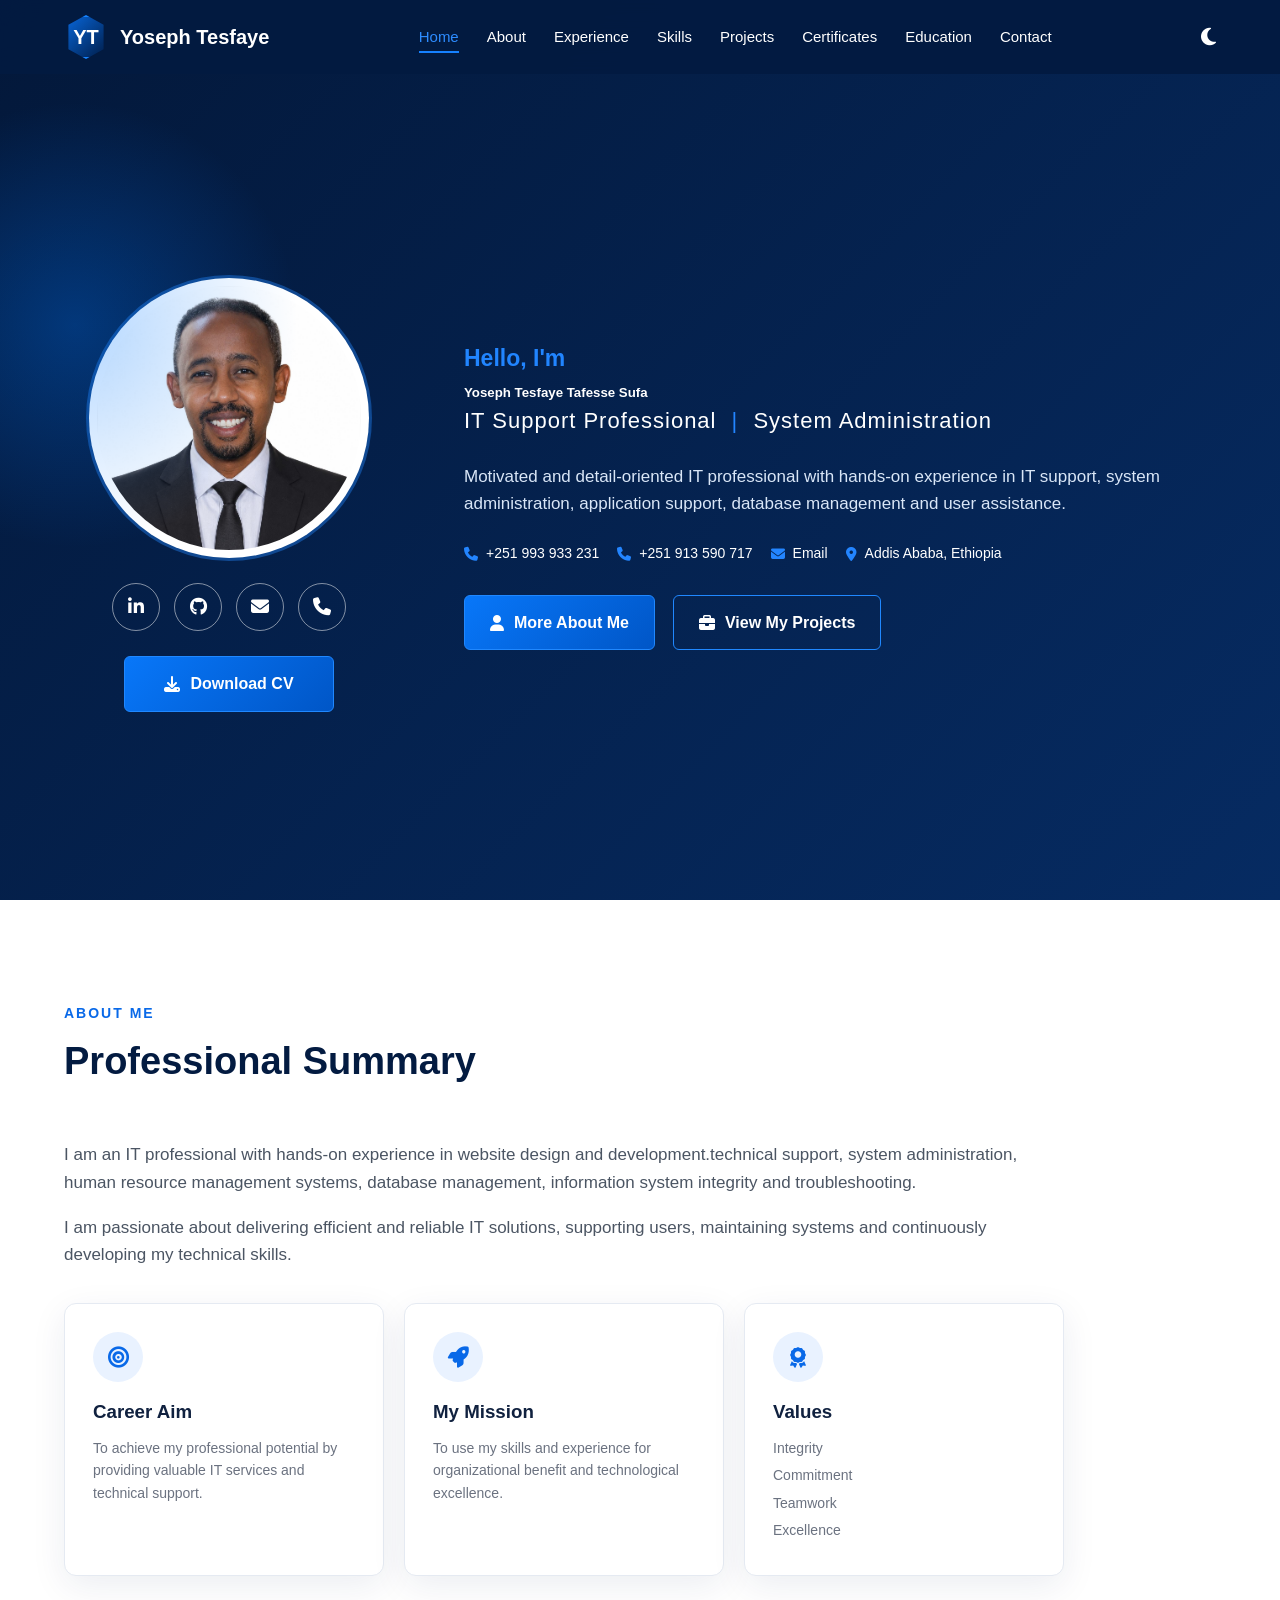
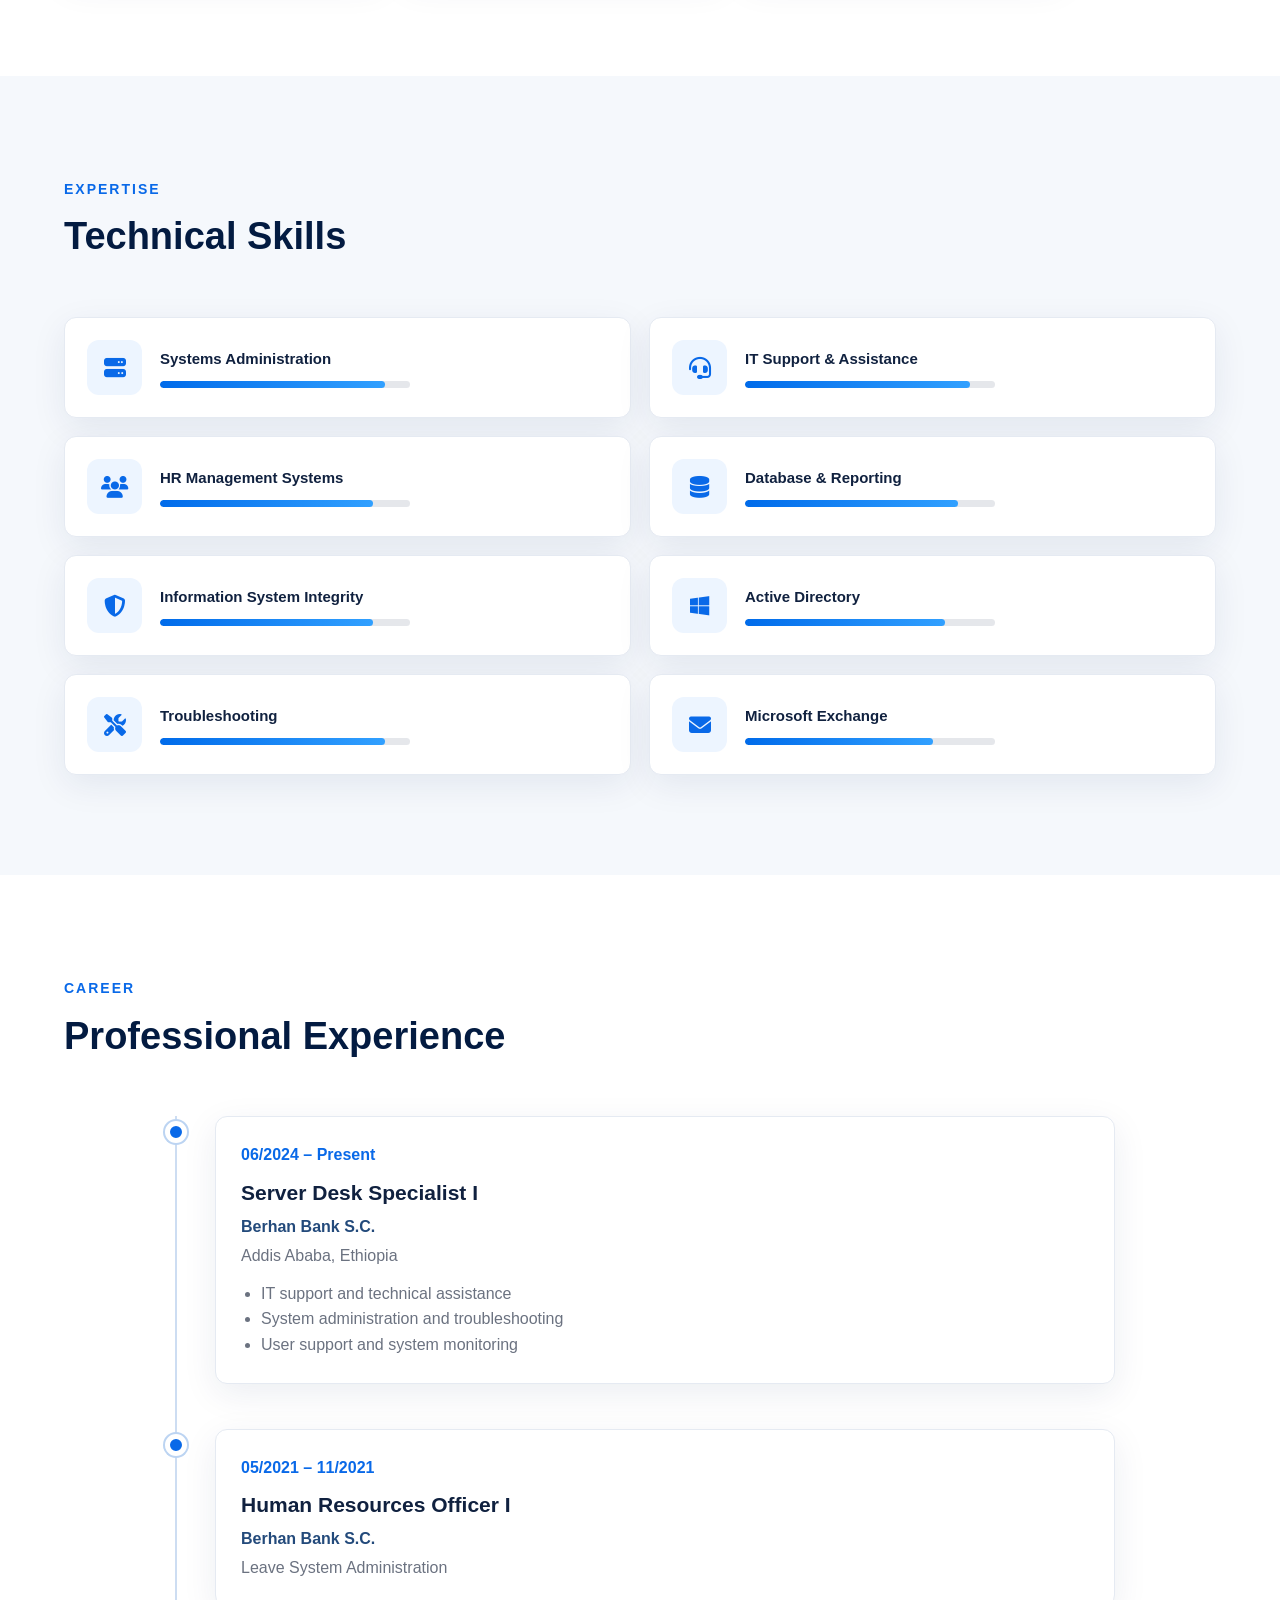
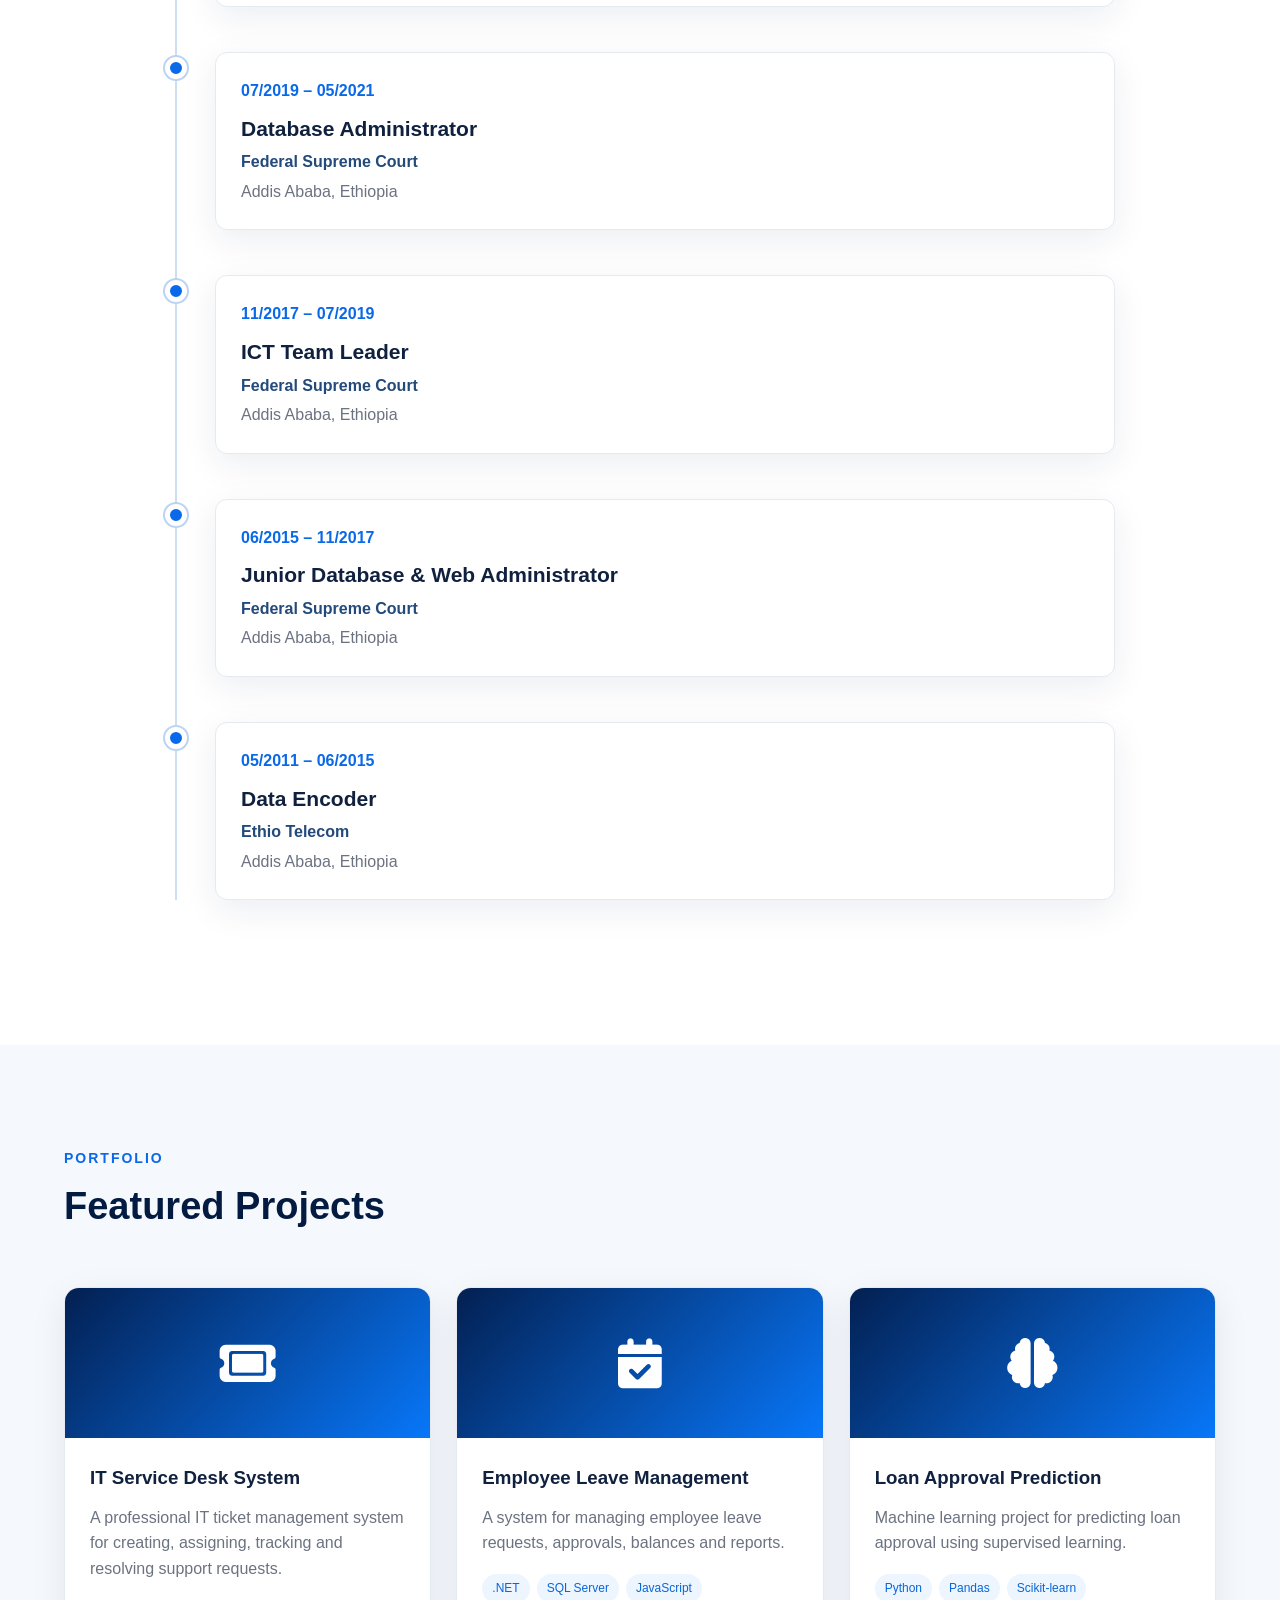
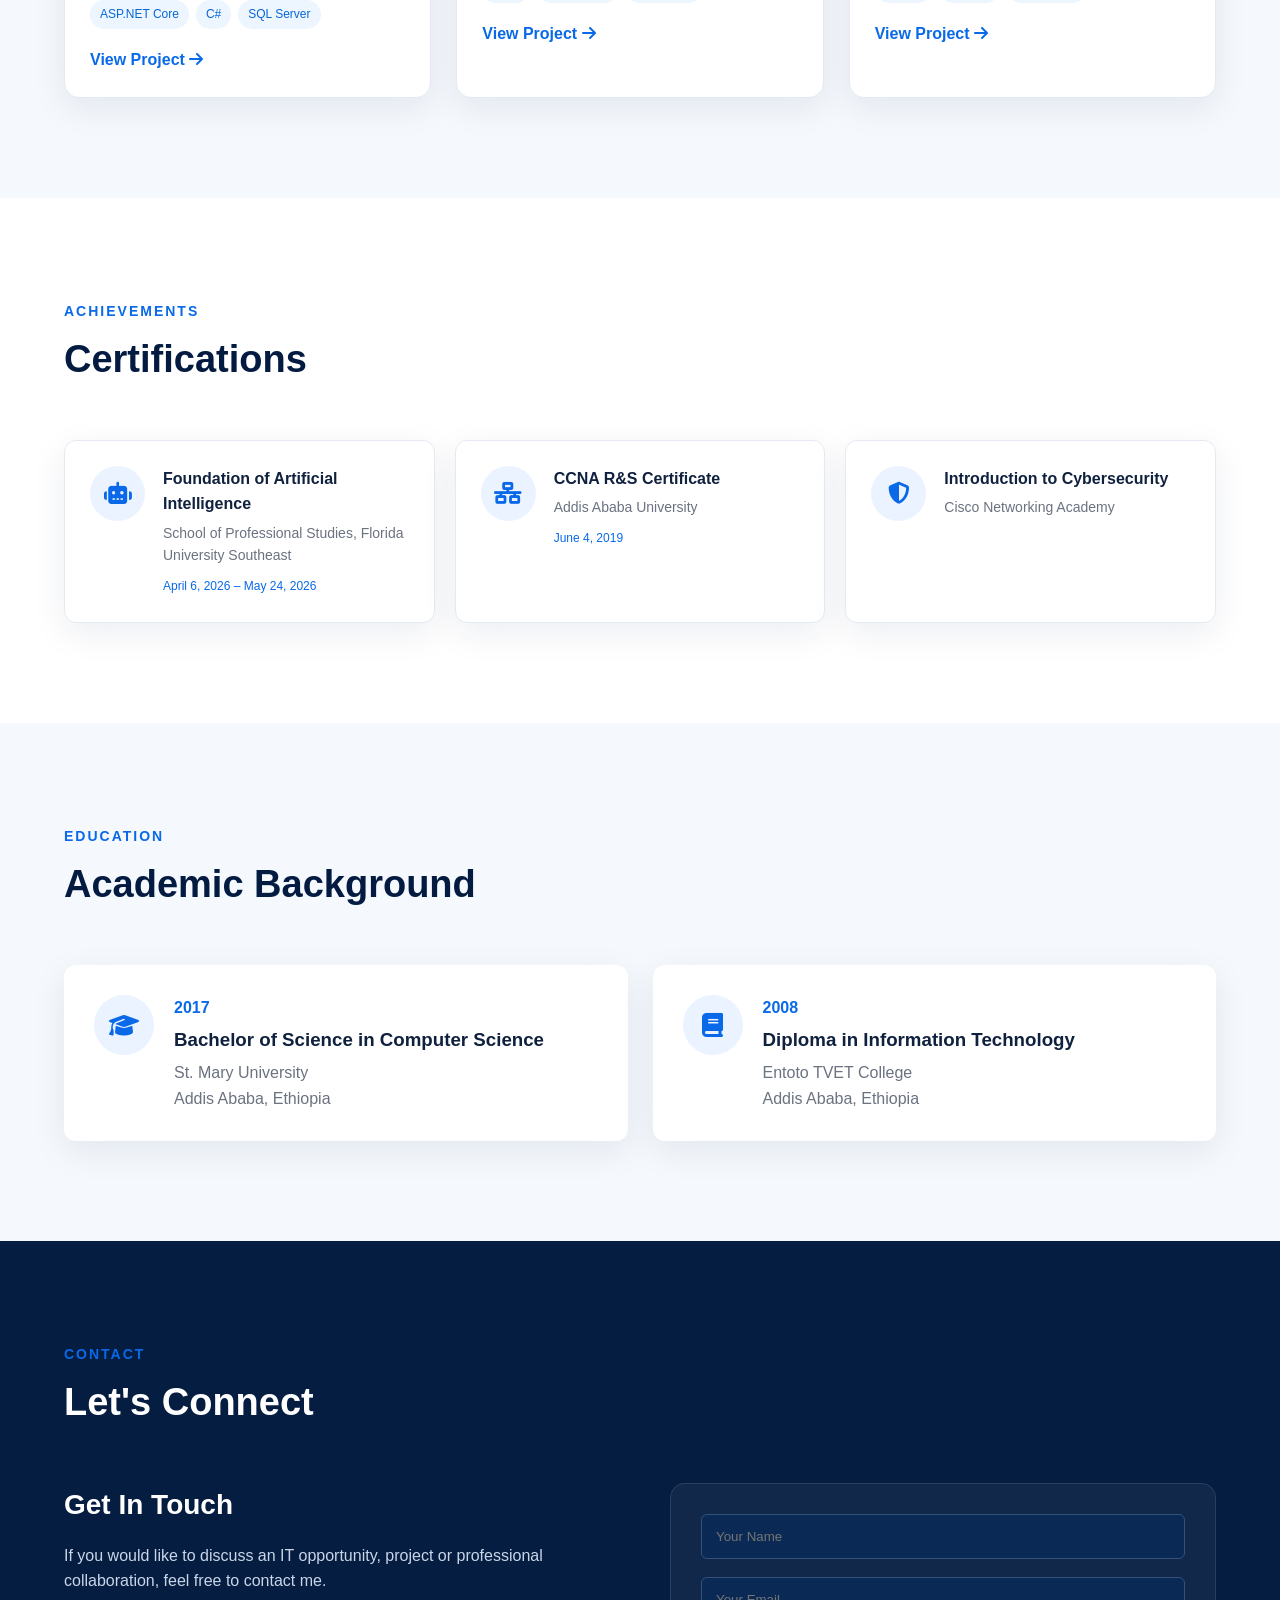
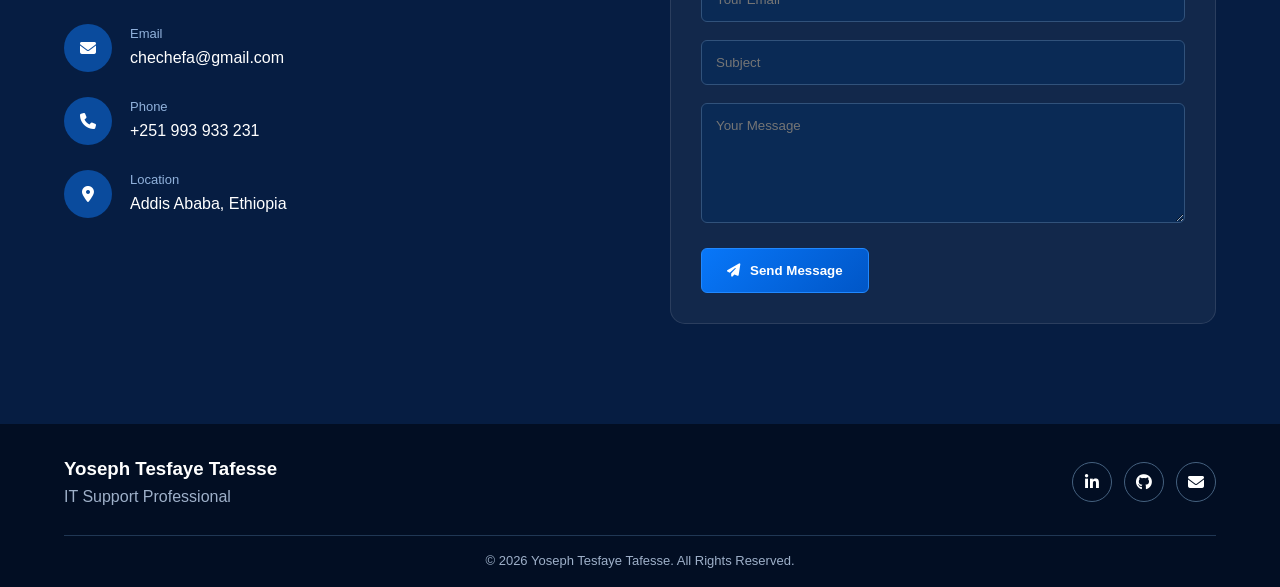
==== index.html @ e2660232 "Update print statement from 'Hello' to 'Goodbye'" ====
<!DOCTYPE html>
<html lang="en">

<head>

    <meta charset="UTF-8">

    <meta name="viewport"
          content="width=device-width, initial-scale=1.0">

    <meta name="description"
          content="Yoseph Tesfaye Tafesse - IT Professional Portfolio">

    <meta name="keywords"
          content="IT Professional, IT Support, System Administration, .NET, SQL Server, Azure, DevOps">

    <meta name="author"
          content="Yoseph Tesfaye Tafesse">

    <title>
        Yoseph Tesfaye Tafesse | IT Professional
    </title>

    <!-- CSS -->
    <link rel="stylesheet"
          href="css/style.css">

    <!-- Font Awesome Icons -->
    <link rel="stylesheet"
          href="https://cdnjs.cloudflare.com/ajax/libs/font-awesome/6.5.2/css/all.min.css">

</head>


<body>


<!-- =====================================================
     NAVIGATION
===================================================== -->

<header class="header">

    <nav class="navbar">

        <a href="#home" class="logo">

            <span class="logo-icon">
                YT
            </span>

            <span>
                Yoseph Tesfaye
            </span>

        </a>


        <ul class="nav-links" id="navLinks">

            <li>
                <a href="#home" class="active">
                    Home
                </a>
            </li>

            <li>
                <a href="#about">
                    About
                </a>
            </li>

            <li>
                <a href="#experience">
                    Experience
                </a>
            </li>

            <li>
                <a href="#skills">
                    Skills
                </a>
            </li>

            <li>
                <a href="#projects">
                    Projects
                </a>
            </li>

            <li>
                <a href="#certificates">
                    Certificates
                </a>
            </li>

            <li>
                <a href="#education">
                    Education
                </a>
            </li>

            <li>
                <a href="#contact">
                    Contact
                </a>
            </li>

        </ul>


        <div class="nav-actions">

            <button id="themeToggle"
                    class="theme-btn"
                    aria-label="Toggle dark mode">

                <i class="fas fa-moon"></i>

            </button>


            <button id="menuToggle"
                    class="menu-btn"
                    aria-label="Open menu">

                <i class="fas fa-bars"></i>

            </button>

        </div>

    </nav>

</header>



<!-- =====================================================
     HERO
===================================================== -->

<section id="home" class="hero">

    <div class="hero-background"></div>

    <div class="hero-container">


        <!-- PROFILE -->
        <div class="hero-profile">

            <div class="profile-image-container">

                <img src="images/Yoseph.jpg"
                     alt="Yoseph Tesfaye Tafesse"
                     class="profile-image">

            </div>


            <div class="social-icons">

                <a href="#"
                   aria-label="LinkedIn">

                    <i class="fab fa-linkedin-in"></i>

                </a>

                <a href="#"
                   aria-label="GitHub">

                    <i class="fab fa-github"></i>

                </a>

                <a href="mailto:Chechefa@gmail.com"
                   aria-label="Email">

                    <i class="fas fa-envelope"></i>

                </a>

                <a href="tel:+251993933231"
                   aria-label="Phone">

                    <i class="fas fa-phone"></i>

                </a>

            </div>


            <a href="cv/Yoseph-Tesfaye-CV.pdf"
               class="btn btn-primary cv-btn"
               download>

                <i class="fas fa-download"></i>

                Download CV

            </a>

        </div>



        <!-- HERO CONTENT -->

        <div class="hero-content">

            <p class="hello-text">
                Hello, I'm
            </p>


            <h5>
                Yoseph Tesfaye Tafesse Sufa
            </h5>


            <h2>
                IT Support Professional
                <span>|</span>
                System Administration
            </h2>


            <p class="hero-description">

                Motivated and detail-oriented IT professional
                with hands-on experience in IT support,
                system administration, application support,
                database management and user assistance.

            </p>


            <div class="contact-mini">

                <a href="tel:+251993933231">

                    <i class="fas fa-phone"></i>

                    +251 993 933 231

                </a>


                <a href="tel:+251913590717">

                    <i class="fas fa-phone"></i>

                    +251 913 590 717

                </a>


                <a href="mailto:chechefa@gmail.com">

                    <i class="fas fa-envelope"></i>

                    Email

                </a>


                <span>

                    <i class="fas fa-location-dot"></i>

                    Addis Ababa, Ethiopia

                </span>

            </div>


            <div class="hero-buttons">

                <a href="#about"
                   class="btn btn-primary">

                    <i class="fas fa-user"></i>

                    More About Me

                </a>


                <a href="#projects"
                   class="btn btn-outline">

                    <i class="fas fa-briefcase"></i>

                    View My Projects

                </a>

            </div>

        </div>

    </div>

</section>



<!-- =====================================================
     ABOUT
===================================================== -->

<section id="about" class="section">

    <div class="section-container">

        <div class="section-heading">

            <span>
                ABOUT ME
            </span>

            <h2>
                Professional Summary
            </h2>

        </div>


        <div class="about-grid">


            <div class="about-text">

                <p>

                    I am an IT professional with hands-on
                    experience in website design and development.technical support, system
                    administration, human resource management
                    systems, database management, information
                    system integrity and troubleshooting.

                </p>


                <p>

                    I am passionate about delivering efficient
                    and reliable IT solutions, supporting users,
                    maintaining systems and continuously
                    developing my technical skills.

                </p>


                <div class="about-cards">


                    <div class="about-card">

                        <div class="about-card-icon">

                            <i class="fas fa-bullseye"></i>

                        </div>

                        <h3>
                            Career Aim
                        </h3>

                        <p>

                            To achieve my professional potential
                            by providing valuable IT services and
                            technical support.

                        </p>

                    </div>


                    <div class="about-card">

                        <div class="about-card-icon">

                            <i class="fas fa-rocket"></i>

                        </div>

                        <h3>
                            My Mission
                        </h3>

                        <p>

                            To use my skills and experience for
                            organizational benefit and
                            technological excellence.

                        </p>

                    </div>


                    <div class="about-card">

                        <div class="about-card-icon">

                            <i class="fas fa-award"></i>

                        </div>

                        <h3>
                            Values
                        </h3>

                        <ul>

                            <li>Integrity</li>

                            <li>Commitment</li>

                            <li>Teamwork</li>

                            <li>Excellence</li>

                        </ul>

                    </div>


                </div>

            </div>


        </div>

    </div>

</section>



<!-- =====================================================
     SKILLS
===================================================== -->

<section id="skills" class="section skills-section">

    <div class="section-container">

        <div class="section-heading">

            <span>
                EXPERTISE
            </span>

            <h2>
                Technical Skills
            </h2>

        </div>


        <div class="skills-grid">


            <div class="skill-card">

                <div class="skill-icon">

                    <i class="fas fa-server"></i>

                </div>

                <div>

                    <h3>
                        Systems Administration
                    </h3>

                    <div class="skill-bar">

                        <span style="width: 90%"></span>

                    </div>

                </div>

            </div>


            <div class="skill-card">

                <div class="skill-icon">

                    <i class="fas fa-headset"></i>

                </div>

                <div>

                    <h3>
                        IT Support & Assistance
                    </h3>

                    <div class="skill-bar">

                        <span style="width: 90%"></span>

                    </div>

                </div>

            </div>


            <div class="skill-card">

                <div class="skill-icon">

                    <i class="fas fa-users"></i>

                </div>

                <div>

                    <h3>
                        HR Management Systems
                    </h3>

                    <div class="skill-bar">

                        <span style="width: 85%"></span>

                    </div>

                </div>

            </div>


            <div class="skill-card">

                <div class="skill-icon">

                    <i class="fas fa-database"></i>

                </div>

                <div>

                    <h3>
                        Database & Reporting
                    </h3>

                    <div class="skill-bar">

                        <span style="width: 85%"></span>

                    </div>

                </div>

            </div>


            <div class="skill-card">

                <div class="skill-icon">

                    <i class="fas fa-shield-halved"></i>

                </div>

                <div>

                    <h3>
                        Information System Integrity
                    </h3>

                    <div class="skill-bar">

                        <span style="width: 85%"></span>

                    </div>

                </div>

            </div>


            <div class="skill-card">

                <div class="skill-icon">

                    <i class="fab fa-windows"></i>

                </div>

                <div>

                    <h3>
                        Active Directory
                    </h3>

                    <div class="skill-bar">

                        <span style="width: 80%"></span>

                    </div>

                </div>

            </div>


            <div class="skill-card">

                <div class="skill-icon">

                    <i class="fas fa-tools"></i>

                </div>

                <div>

                    <h3>
                        Troubleshooting
                    </h3>

                    <div class="skill-bar">

                        <span style="width: 90%"></span>

                    </div>

                </div>

            </div>


            <div class="skill-card">

                <div class="skill-icon">

                    <i class="fas fa-envelope"></i>

                </div>

                <div>

                    <h3>
                        Microsoft Exchange
                    </h3>

                    <div class="skill-bar">

                        <span style="width: 75%"></span>

                    </div>

                </div>

            </div>


        </div>

    </div>

</section>



<!-- =====================================================
     EXPERIENCE
===================================================== -->

<section id="experience" class="section">

    <div class="section-container">

        <div class="section-heading">

            <span>
                CAREER
            </span>

            <h2>
                Professional Experience
            </h2>

        </div>


        <div class="timeline">


            <div class="timeline-item">

                <div class="timeline-dot"></div>

                <div class="timeline-content">

                    <span class="timeline-date">
                        06/2024 – Present
                    </span>

                    <h3>
                        Server Desk Specialist I
                    </h3>

                    <h4>
                        Berhan Bank S.C.
                    </h4>

                    <p>
                        Addis Ababa, Ethiopia
                    </p>

                    <ul>

                        <li>
                            IT support and technical assistance
                        </li>

                        <li>
                            System administration and troubleshooting
                        </li>

                        <li>
                            User support and system monitoring
                        </li>

                    </ul>

                </div>

            </div>



            <div class="timeline-item">

                <div class="timeline-dot"></div>

                <div class="timeline-content">

                    <span class="timeline-date">
                        05/2021 – 11/2021
                    </span>

                    <h3>
                        Human Resources Officer I
                    </h3>

                    <h4>
                        Berhan Bank S.C.
                    </h4>

                    <p>
                        Leave System Administration
                    </p>

                </div>

            </div>



            <div class="timeline-item">

                <div class="timeline-dot"></div>

                <div class="timeline-content">

                    <span class="timeline-date">
                        07/2019 – 05/2021
                    </span>

                    <h3>
                        Database Administrator
                    </h3>

                    <h4>
                        Federal Supreme Court
                    </h4>

                    <p>
                        Addis Ababa, Ethiopia
                    </p>

                </div>

            </div>



            <div class="timeline-item">

                <div class="timeline-dot"></div>

                <div class="timeline-content">

                    <span class="timeline-date">
                        11/2017 – 07/2019
                    </span>

                    <h3>
                        ICT Team Leader
                    </h3>

                    <h4>
                        Federal Supreme Court
                    </h4>

                    <p>
                        Addis Ababa, Ethiopia
                    </p>

                </div>

            </div>



            <div class="timeline-item">

                <div class="timeline-dot"></div>

                <div class="timeline-content">

                    <span class="timeline-date">
                        06/2015 – 11/2017
                    </span>

                    <h3>
                        Junior Database & Web Administrator
                    </h3>

                    <h4>
                        Federal Supreme Court
                    </h4>

                    <p>
                        Addis Ababa, Ethiopia
                    </p>

                </div>

            </div>



            <div class="timeline-item">

                <div class="timeline-dot"></div>

                <div class="timeline-content">

                    <span class="timeline-date">
                        05/2011 – 06/2015
                    </span>

                    <h3>
                        Data Encoder
                    </h3>

                    <h4>
                        Ethio Telecom
                    </h4>

                    <p>
                        Addis Ababa, Ethiopia
                    </p>

                </div>

            </div>


        </div>

    </div>

</section>



<!-- =====================================================
     PROJECTS
===================================================== -->

<section id="projects"
         class="section projects-section">

    <div class="section-container">

        <div class="section-heading">

            <span>
                PORTFOLIO
            </span>

            <h2>
                Featured Projects
            </h2>

        </div>


        <div class="projects-grid">


            <article class="project-card">

                <div class="project-icon">

                    <i class="fas fa-ticket"></i>

                </div>

                <div class="project-content">

                    <h3>
                        IT Service Desk System
                    </h3>

                    <p>

                        A professional IT ticket management
                        system for creating, assigning,
                        tracking and resolving support requests.

                    </p>

                    <div class="technology-tags">

                        <span>ASP.NET Core</span>

                        <span>C#</span>

                        <span>SQL Server</span>

                    </div>

                    <a href="#"
                       class="project-link">

                        View Project
                        <i class="fas fa-arrow-right"></i>

                    </a>

                </div>

            </article>



            <article class="project-card">

                <div class="project-icon">

                    <i class="fas fa-calendar-check"></i>

                </div>

                <div class="project-content">

                    <h3>
                        Employee Leave Management
                    </h3>

                    <p>

                        A system for managing employee
                        leave requests, approvals, balances
                        and reports.

                    </p>

                    <div class="technology-tags">

                        <span>.NET</span>

                        <span>SQL Server</span>

                        <span>JavaScript</span>

                    </div>

                    <a href="#"
                       class="project-link">

                        View Project
                        <i class="fas fa-arrow-right"></i>

                    </a>

                </div>

            </article>



            <article class="project-card">

                <div class="project-icon">

                    <i class="fas fa-brain"></i>

                </div>

                <div class="project-content">

                    <h3>
                        Loan Approval Prediction
                    </h3>

                    <p>

                        Machine learning project for
                        predicting loan approval using
                        supervised learning.

                    </p>

                    <div class="technology-tags">

                        <span>Python</span>

                        <span>Pandas</span>

                        <span>Scikit-learn</span>

                    </div>

                    <a href="#"
                       class="project-link">

                        View Project
                        <i class="fas fa-arrow-right"></i>

                    </a>

                </div>

            </article>


        </div>

    </div>

</section>



<!-- =====================================================
     CERTIFICATIONS
===================================================== -->

<section id="certificates" class="section">

    <div class="section-container">

        <div class="section-heading">

            <span>
                ACHIEVEMENTS
            </span>

            <h2>
                Certifications
            </h2>

        </div>


        <div class="certificates-grid">


            <div class="certificate-card">

                <div class="certificate-icon">

                    <i class="fas fa-robot"></i>

                </div>

                <div>

                    <h3>
                        Foundation of Artificial Intelligence
                    </h3>

                    <p>
                        School of Professional Studies,
                        Florida University Southeast
                    </p>

                    <span>
                        April 6, 2026 – May 24, 2026
                    </span>

                </div>

            </div>


            <div class="certificate-card">

                <div class="certificate-icon">

                    <i class="fas fa-network-wired"></i>

                </div>

                <div>

                    <h3>
                        CCNA R&S Certificate
                    </h3>

                    <p>
                        Addis Ababa University
                    </p>

                    <span>
                        June 4, 2019
                    </span>

                </div>

            </div>


            <div class="certificate-card">

                <div class="certificate-icon">

                    <i class="fas fa-shield-halved"></i>

                </div>

                <div>

                    <h3>
                        Introduction to Cybersecurity
                    </h3>

                    <p>
                        Cisco Networking Academy
                    </p>

                </div>

            </div>


        </div>

    </div>

</section>



<!-- =====================================================
     EDUCATION
===================================================== -->

<section id="education"
         class="section education-section">

    <div class="section-container">

        <div class="section-heading">

            <span>
                EDUCATION
            </span>

            <h2>
                Academic Background
            </h2>

        </div>


        <div class="education-grid">


            <div class="education-card">

                <div class="education-icon">

                    <i class="fas fa-graduation-cap"></i>

                </div>

                <div>

                    <span>
                        2017
                    </span>

                    <h3>
                        Bachelor of Science
                        in Computer Science
                    </h3>

                    <p>
                        St. Mary University
                    </p>

                    <p>
                        Addis Ababa, Ethiopia
                    </p>

                </div>

            </div>



            <div class="education-card">

                <div class="education-icon">

                    <i class="fas fa-book"></i>

                </div>

                <div>

                    <span>
                        2008
                    </span>

                    <h3>
                        Diploma in Information Technology
                    </h3>

                    <p>
                        Entoto TVET College
                    </p>

                    <p>
                        Addis Ababa, Ethiopia
                    </p>

                </div>

            </div>


        </div>

    </div>

</section>



<!-- =====================================================
     CONTACT
===================================================== -->

<section id="contact"
         class="section contact-section">

    <div class="section-container">

        <div class="section-heading">

            <span>
                CONTACT
            </span>

            <h2>
                Let's Connect
            </h2>

        </div>


        <div class="contact-grid">


            <div class="contact-info">

                <h3>
                    Get In Touch
                </h3>

                <p>

                    If you would like to discuss an
                    IT opportunity, project or
                    professional collaboration,
                    feel free to contact me.

                </p>


                <div class="contact-item">

                    <i class="fas fa-envelope"></i>

                    <div>

                        <span>Email</span>

                        <a href="mailto:chechefa@gmail.com">
                            chechefa@gmail.com
                        </a>

                    </div>

                </div>


                <div class="contact-item">

                    <i class="fas fa-phone"></i>

                    <div>

                        <span>Phone</span>

                        <a href="tel:+251993933231">
                            +251 993 933 231
                        </a>

                    </div>

                </div>


                <div class="contact-item">

                    <i class="fas fa-location-dot"></i>

                    <div>

                        <span>Location</span>

                        <p>
                            Addis Ababa, Ethiopia
                        </p>

                    </div>

                </div>


            </div>


            <form class="contact-form"
                  id="contactForm">

                <div class="form-group">

                    <input type="text"
                           id="name"
                           placeholder="Your Name"
                           required>

                </div>


                <div class="form-group">

                    <input type="email"
                           id="email"
                           placeholder="Your Email"
                           required>

                </div>


                <div class="form-group">

                    <input type="text"
                           id="subject"
                           placeholder="Subject"
                           required>

                </div>


                <div class="form-group">

                    <textarea id="message"
                              rows="6"
                              placeholder="Your Message"
                              required></textarea>

                </div>


                <button type="submit"
                        class="btn btn-primary">

                    <i class="fas fa-paper-plane"></i>

                    Send Message

                </button>

            </form>

        </div>

    </div>

</section>



<!-- =====================================================
     FOOTER
===================================================== -->

<footer class="footer">

    <div class="footer-container">

        <div>

            <h3>
                Yoseph Tesfaye Tafesse
            </h3>

            <p>
                IT Support Professional
            </p>

        </div>


        <div class="footer-social">

            <a href="#">

                <i class="fab fa-linkedin-in"></i>

            </a>

            <a href="#">

                <i class="fab fa-github"></i>

            </a>

            <a href="mailto:chechefa@gmail.com">

                <i class="fas fa-envelope"></i>

            </a>

        </div>

    </div>


    <div class="footer-bottom">

        <p>
            © 2026 Yoseph Tesfaye Tafesse.
            All Rights Reserved.
        </p>

    </div>

</footer>



<!-- BACK TO TOP -->

<button id="backToTop"
        class="back-to-top">

    <i class="fas fa-arrow-up"></i>

</button>



<!-- JavaScript -->

<script src="js/script.js"></script>

</body>

</html>
---- css/style.css ----
/* =====================================================
   RESET
===================================================== */

* {
    margin: 0;
    padding: 0;
    box-sizing: border-box;
}


html {
    scroll-behavior: smooth;
}


body {
    font-family:
        "Segoe UI",
        Arial,
        sans-serif;

    line-height: 1.6;

    color: #10213f;

    background: #ffffff;

    transition:
        background 0.3s,
        color 0.3s;
}


a {
    text-decoration: none;
}


ul {
    list-style: none;
}


img {
    max-width: 100%;
    display: block;
}


/* =====================================================
   VARIABLES
===================================================== */

:root {

    --primary:
        #0969e8;

    --primary-dark:
        #00469b;

    --navy:
        #031b41;

    --dark:
        #071a38;

    --light:
        #f5f8fc;

    --white:
        #ffffff;

    --text:
        #10213f;

    --gray:
        #6b7280;

    --border:
        #e5eaf2;

    --shadow:
        0 10px 35px rgba(0, 35, 90, 0.08);

}


/* =====================================================
   HEADER
===================================================== */

.header {

    position: fixed;

    top: 0;

    left: 0;

    width: 100%;

    z-index: 1000;

    background:
        rgba(3, 27, 65, 0.96);

    backdrop-filter:
        blur(15px);

}


.navbar {

    max-width:
        1400px;

    margin:
        auto;

    padding:
        15px 5%;

    display:
        flex;

    align-items:
        center;

    justify-content:
        space-between;

}


.logo {

    display:
        flex;

    align-items:
        center;

    gap:
        12px;

    color:
        white;

    font-size:
        20px;

    font-weight:
        700;

}


.logo-icon {

    width:
        44px;

    height:
        44px;

    display:
        flex;

    align-items:
        center;

    justify-content:
        center;

    border:
        2px solid
        #1583ff;

    color:
        white;

    background:
        linear-gradient(
            135deg,
            #0866d9,
            #001d49
        );

    clip-path:
        polygon(
            50% 0%,
            90% 22%,
            90% 78%,
            50% 100%,
            10% 78%,
            10% 22%
        );

}


.nav-links {

    display:
        flex;

    gap:
        28px;

}


.nav-links a {

    color:
        #ffffff;

    font-size:
        15px;

    position:
        relative;

    transition:
        color 0.3s;

}


.nav-links a:hover,
.nav-links a.active {

    color:
        #2d8cff;

}


.nav-links a.active::after {

    content:
        "";

    position:
        absolute;

    left:
        0;

    bottom:
        -8px;

    width:
        100%;

    height:
        2px;

    background:
        #1681ff;

}


.nav-actions {

    display:
        flex;

    gap:
        12px;

}


.theme-btn,
.menu-btn {

    border:
        none;

    background:
        transparent;

    color:
        white;

    font-size:
        20px;

    cursor:
        pointer;

}


.menu-btn {

    display:
        none;

}


/* =====================================================
   HERO
===================================================== */

.hero {

    min-height:
        100vh;

    padding-top:
        90px;

    color:
        white;

    background:
        linear-gradient(
            135deg,
            #03183a,
            #062b62
        );

    position:
        relative;

    overflow:
        hidden;

}


.hero::before {

    content:
        "";

    position:
        absolute;

    width:
        450px;

    height:
        450px;

    left:
        -150px;

    top:
        100px;

    background:
        radial-gradient(
            circle,
            rgba(0, 120, 255, 0.3),
            transparent 70%
        );

}


.hero-container {

    max-width:
        1350px;

    min-height:
        calc(100vh - 90px);

    margin:
        auto;

    padding:
        70px 5%;

    display:
        grid;

    grid-template-columns:
        330px 1fr;

    align-items:
        center;

    gap:
        70px;

}


.hero-profile {

    text-align:
        center;

}


.profile-image-container {

    width:
        280px;

    height:
        280px;

    margin:
        auto;

    border-radius:
        50%;

    padding:
        8px;

    background:
        white;

    box-shadow:
        0 0 0 3px
        rgba(35, 135, 255, 0.4);

}


.profile-image {

    width:
        100%;

    height:
        100%;

    object-fit:
        cover;

    border-radius:
        50%;

}


.social-icons {

    display:
        flex;

    justify-content:
        center;

    gap:
        14px;

    margin:
        25px 0;

}


.social-icons a {

    width:
        48px;

    height:
        48px;

    border:
        1px solid
        rgba(255,255,255,0.5);

    border-radius:
        50%;

    display:
        flex;

    align-items:
        center;

    justify-content:
        center;

    color:
        white;

    font-size:
        18px;

    transition:
        0.3s;

}


.social-icons a:hover {

    background:
        var(--primary);

    border-color:
        var(--primary);

    transform:
        translateY(-4px);

}


.hero-content {

    max-width:
        900px;

}


.hello-text {

    color:
        #2185ff;

    font-size:
        23px;

    font-weight:
        600;

    margin-bottom:
        5px;

}


.hero h1 {

    font-size:
        clamp(
            42px,
            6vw,
            76px
        );

    text-transform:
        uppercase;

    line-height:
        1.05;

    margin-bottom:
        20px;

    letter-spacing:
        1px;

}


.hero h2 {

    font-size:
        22px;

    font-weight:
        400;

    letter-spacing:
        1px;

    margin-bottom:
        25px;

}


.hero h2 span {

    color:
        #2385ff;

    margin:
        0 8px;

}


.hero-description {

    font-size:
        17px;

    max-width:
        850px;

    color:
        #d9e6f7;

}


.contact-mini {

    display:
        flex;

    flex-wrap:
        wrap;

    gap:
        18px;

    margin:
        25px 0;

}


.contact-mini a,
.contact-mini span {

    color:
        white;

    display:
        flex;

    align-items:
        center;

    gap:
        8px;

    font-size:
        14px;

}


.contact-mini i {

    color:
        #2385ff;

}


.hero-buttons {

    display:
        flex;

    gap:
        18px;

    flex-wrap:
        wrap;

    margin-top:
        30px;

}


.btn {

    display:
        inline-flex;

    align-items:
        center;

    justify-content:
        center;

    gap:
        10px;

    padding:
        14px 25px;

    border-radius:
        6px;

    font-weight:
        600;

    transition:
        0.3s;

    cursor:
        pointer;

}


.btn-primary {

    color:
        white;

    background:
        linear-gradient(
            135deg,
            #0877f9,
            #0056c7
        );

    border:
        1px solid
        #2088ff;

}


.btn-primary:hover {

    transform:
        translateY(-3px);

    box-shadow:
        0 10px 25px
        rgba(0, 111, 255, 0.35);

}


.btn-outline {

    color:
        white;

    border:
        1px solid
        #2088ff;

    background:
        transparent;

}


.btn-outline:hover {

    background:
        #0877f9;

}


.cv-btn {

    width:
        210px;

}


/* =====================================================
   SECTIONS
===================================================== */

.section {

    padding:
        100px 5%;

}


.section-container {

    max-width:
        1200px;

    margin:
        auto;

}


.section-heading {

    margin-bottom:
        50px;

}


.section-heading span {

    color:
        var(--primary);

    font-size:
        14px;

    font-weight:
        700;

    letter-spacing:
        2px;

}


.section-heading h2 {

    font-size:
        38px;

    margin-top:
        5px;

    color:
        var(--navy);

}


/* =====================================================
   ABOUT
===================================================== */

.about-grid {

    display:
        grid;

    grid-template-columns:
        1fr;

}


.about-text {

    max-width:
        1000px;

}


.about-text > p {

    font-size:
        17px;

    margin-bottom:
        18px;

    color:
        #4b5563;

}


.about-cards {

    display:
        grid;

    grid-template-columns:
        repeat(
            3,
            1fr
        );

    gap:
        20px;

    margin-top:
        35px;

}


.about-card {

    padding:
        28px;

    border:
        1px solid
        var(--border);

    border-radius:
        12px;

    box-shadow:
        var(--shadow);

    background:
        white;

}


.about-card-icon {

    width:
        50px;

    height:
        50px;

    border-radius:
        50%;

    background:
        #e9f2ff;

    color:
        var(--primary);

    display:
        flex;

    align-items:
        center;

    justify-content:
        center;

    font-size:
        21px;

    margin-bottom:
        15px;

}


.about-card h3 {

    margin-bottom:
        10px;

}


.about-card p,
.about-card li {

    color:
        var(--gray);

    font-size:
        14px;

}


.about-card li {

    margin:
        5px 0;

}


/* =====================================================
   SKILLS
===================================================== */

.skills-section {

    background:
        var(--light);

}


.skills-grid {

    display:
        grid;

    grid-template-columns:
        repeat(
            2,
            1fr
        );

    gap:
        18px;

}


.skill-card {

    display:
        flex;

    align-items:
        center;

    gap:
        18px;

    padding:
        22px;

    background:
        white;

    border:
        1px solid
        var(--border);

    border-radius:
        12px;

    box-shadow:
        var(--shadow);

}


.skill-icon {

    min-width:
        55px;

    width:
        55px;

    height:
        55px;

    display:
        flex;

    align-items:
        center;

    justify-content:
        center;

    border-radius:
        12px;

    color:
        var(--primary);

    background:
        #edf5ff;

    font-size:
        22px;

}


.skill-card h3 {

    font-size:
        15px;

    margin-bottom:
        10px;

}


.skill-bar {

    width:
        250px;

    max-width:
        100%;

    height:
        7px;

    border-radius:
        10px;

    background:
        #e5e7eb;

    overflow:
        hidden;

}


.skill-bar span {

    display:
        block;

    height:
        100%;

    border-radius:
        10px;

    background:
        linear-gradient(
            90deg,
            #006bea,
            #31a0ff
        );

}


/* =====================================================
   EXPERIENCE
===================================================== */

.timeline {

    position:
        relative;

    max-width:
        950px;

    margin:
        auto;

}


.timeline::before {

    content:
        "";

    position:
        absolute;

    left:
        10px;

    top:
        0;

    bottom:
        0;

    width:
        2px;

    background:
        #cdddf2;

}


.timeline-item {

    position:
        relative;

    padding-left:
        50px;

    margin-bottom:
        45px;

}


.timeline-dot {

    position:
        absolute;

    left:
        0;

    top:
        5px;

    width:
        22px;

    height:
        22px;

    border-radius:
        50%;

    background:
        var(--primary);

    border:
        5px solid
        white;

    box-shadow:
        0 0 0 2px
        #bcd4f2;

}


.timeline-content {

    padding:
        25px;

    border:
        1px solid
        var(--border);

    border-radius:
        12px;

    background:
        white;

    box-shadow:
        var(--shadow);

}


.timeline-date {

    display:
        inline-block;

    color:
        var(--primary);

    font-weight:
        700;

    margin-bottom:
        8px;

}


.timeline-content h3 {

    font-size:
        21px;

}


.timeline-content h4 {

    color:
        #234a7b;

    margin:
        4px 0;

}


.timeline-content p {

    color:
        var(--gray);

}


.timeline-content ul {

    list-style:
        disc;

    margin:
        12px 0 0 20px;

    color:
        var(--gray);

}


/* =====================================================
   PROJECTS
===================================================== */

.projects-section {

    background:
        var(--light);

}


.projects-grid {

    display:
        grid;

    grid-template-columns:
        repeat(
            3,
            1fr
        );

    gap:
        25px;

}


.project-card {

    background:
        white;

    border:
        1px solid
        var(--border);

    border-radius:
        15px;

    overflow:
        hidden;

    box-shadow:
        var(--shadow);

    transition:
        0.3s;

}


.project-card:hover {

    transform:
        translateY(-8px);

}


.project-icon {

    height:
        150px;

    display:
        flex;

    align-items:
        center;

    justify-content:
        center;

    background:
        linear-gradient(
            135deg,
            #032052,
            #0877f9
        );

    color:
        white;

    font-size:
        50px;

}


.project-content {

    padding:
        25px;

}


.project-content h3 {

    margin-bottom:
        12px;

}


.project-content p {

    color:
        var(--gray);

}


.technology-tags {

    display:
        flex;

    flex-wrap:
        wrap;

    gap:
        7px;

    margin:
        18px 0;

}


.technology-tags span {

    padding:
        5px 10px;

    border-radius:
        20px;

    background:
        #edf5ff;

    color:
        #0867d9;

    font-size:
        12px;

}


.project-link {

    color:
        var(--primary);

    font-weight:
        700;

}


/* =====================================================
   CERTIFICATES
===================================================== */

.certificates-grid {

    display:
        grid;

    grid-template-columns:
        repeat(
            3,
            1fr
        );

    gap:
        20px;

}


.certificate-card {

    display:
        flex;

    gap:
        18px;

    padding:
        25px;

    background:
        white;

    border:
        1px solid
        var(--border);

    border-radius:
        12px;

    box-shadow:
        var(--shadow);

}


.certificate-icon {

    min-width:
        55px;

    height:
        55px;

    border-radius:
        50%;

    background:
        #eaf3ff;

    color:
        var(--primary);

    display:
        flex;

    align-items:
        center;

    justify-content:
        center;

    font-size:
        22px;

}


.certificate-card h3 {

    font-size:
        16px;

}


.certificate-card p {

    color:
        var(--gray);

    font-size:
        14px;

    margin:
        5px 0;

}


.certificate-card span {

    font-size:
        12px;

    color:
        var(--primary);

}


/* =====================================================
   EDUCATION
===================================================== */

.education-section {

    background:
        var(--light);

}


.education-grid {

    display:
        grid;

    grid-template-columns:
        repeat(
            2,
            1fr
        );

    gap:
        25px;

}


.education-card {

    display:
        flex;

    gap:
        20px;

    padding:
        30px;

    background:
        white;

    border-radius:
        12px;

    box-shadow:
        var(--shadow);

}


.education-icon {

    min-width:
        60px;

    height:
        60px;

    border-radius:
        50%;

    display:
        flex;

    align-items:
        center;

    justify-content:
        center;

    background:
        #eaf3ff;

    color:
        var(--primary);

    font-size:
        24px;

}


.education-card span {

    color:
        var(--primary);

    font-weight:
        700;

}


.education-card h3 {

    margin:
        5px 0;

}


.education-card p {

    color:
        var(--gray);

}


/* =====================================================
   CONTACT
===================================================== */

.contact-section {

    background:
        #061d42;

    color:
        white;

}


.contact-section .section-heading h2 {

    color:
        white;

}


.contact-grid {

    display:
        grid;

    grid-template-columns:
        1fr 1fr;

    gap:
        60px;

}


.contact-info h3 {

    font-size:
        28px;

    margin-bottom:
        15px;

}


.contact-info > p {

    color:
        #c9d6e8;

    margin-bottom:
        30px;

}


.contact-item {

    display:
        flex;

    gap:
        18px;

    margin:
        25px 0;

}


.contact-item > i {

    width:
        48px;

    height:
        48px;

    display:
        flex;

    align-items:
        center;

    justify-content:
        center;

    border-radius:
        50%;

    background:
        #0a4b9d;

    color:
        white;

}


.contact-item span {

    display:
        block;

    color:
        #91b2dc;

    font-size:
        13px;

}


.contact-item a,
.contact-item p {

    color:
        white;

}


.contact-form {

    padding:
        30px;

    border-radius:
        15px;

    background:
        rgba(
            255,
            255,
            255,
            0.05
        );

    border:
        1px solid
        rgba(
            255,
            255,
            255,
            0.1
        );

}


.form-group {

    margin-bottom:
        18px;

}


.form-group input,
.form-group textarea {

    width:
        100%;

    padding:
        14px;

    border:
        1px solid
        #31527b;

    border-radius:
        6px;

    background:
        #0a2a55;

    color:
        white;

    outline:
        none;

    font-family:
        inherit;

}


.form-group input:focus,
.form-group textarea:focus {

    border-color:
        #2587ff;

}


/* =====================================================
   FOOTER
===================================================== */

.footer {

    background:
        #020e23;

    color:
        white;

    padding:
        30px 5% 15px;

}


.footer-container {

    max-width:
        1200px;

    margin:
        auto;

    display:
        flex;

    justify-content:
        space-between;

    align-items:
        center;

}


.footer p {

    color:
        #9eb0c9;

}


.footer-social {

    display:
        flex;

    gap:
        12px;

}


.footer-social a {

    width:
        40px;

    height:
        40px;

    border:
        1px solid
        #45617f;

    border-radius:
        50%;

    display:
        flex;

    align-items:
        center;

    justify-content:
        center;

    color:
        white;

}


.footer-bottom {

    text-align:
        center;

    border-top:
        1px solid
        #203754;

    margin-top:
        25px;

    padding-top:
        15px;

    font-size:
        13px;

}


/* =====================================================
   BACK TO TOP
===================================================== */

.back-to-top {

    position:
        fixed;

    right:
        25px;

    bottom:
        25px;

    width:
        48px;

    height:
        48px;

    border:
        none;

    border-radius:
        50%;

    background:
        var(--primary);

    color:
        white;

    cursor:
        pointer;

    opacity:
        0;

    visibility:
        hidden;

    transition:
        0.3s;

}


.back-to-top.show {

    opacity:
        1;

    visibility:
        visible;

}


/* =====================================================
   DARK MODE
===================================================== */

body.dark {

    background:
        #071426;

    color:
        #e5edf8;

}


body.dark .section {

    background:
        #071426;

}


body.dark .section-heading h2 {

    color:
        white;

}


body.dark .about-card,
body.dark .skill-card,
body.dark .timeline-content,
body.dark .project-card,
body.dark .certificate-card,
body.dark .education-card {

    background:
        #0d2039;

    border-color:
        #1d3958;

}


body.dark .about-text > p,
body.dark .about-card p,
body.dark .about-card li,
body.dark .timeline-content p,
body.dark .timeline-content li,
body.dark .project-content p {

    color:
        #b8c6d8;

}


/* =====================================================
   RESPONSIVE DESIGN
===================================================== */

@media (max-width: 1100px) {

    .nav-links {

        gap:
            15px;

    }


    .hero-container {

        grid-template-columns:
            280px 1fr;

        gap:
            40px;

    }


    .profile-image-container {

        width:
            240px;

        height:
            240px;

    }


    .projects-grid {

        grid-template-columns:
            repeat(
                2,
                1fr
            );

    }


    .certificates-grid {

        grid-template-columns:
            repeat(
                2,
                1fr
            );

    }

}


@media (max-width: 850px) {

    .menu-btn {

        display:
            block;

    }


    .nav-links {

        position:
            absolute;

        top:
            74px;

        left:
            0;

        width:
            100%;

        flex-direction:
            column;

        background:
            #031b41;

        padding:
            20px;

        transform:
            translateY(-150%);

        transition:
            0.3s;

    }


    .nav-links.show {

        transform:
            translateY(0);

    }


    .nav-links a {

        display:
            block;

        padding:
            10px;

    }


    .hero-container {

        grid-template-columns:
            1fr;

        text-align:
            center;

    }


    .hero-profile {

        order:
            1;

    }


    .hero-content {

        order:
            2;

    }


    .hero-buttons,
    .contact-mini {

        justify-content:
            center;

    }


    .about-cards {

        grid-template-columns:
            1fr;

    }


    .skills-grid {

        grid-template-columns:
            1fr;

    }


    .contact-grid {

        grid-template-columns:
            1fr;

    }

}


@media (max-width: 600px) {

    .navbar {

        padding:
            12px 5%;

    }


    .logo {

        font-size:
            16px;

    }


    .hero {

        padding-top:
            80px;

    }


    .hero-container {

        padding:
            50px 5%;

    }


    .profile-image-container {

        width:
            200px;

        height:
            200px;

    }


    .hero h1 {

        font-size:
            38px;

    }


    .hero h2 {

        font-size:
            17px;

    }


    .hero-description {

        font-size:
            15px;

    }


    .section {

        padding:
            70px 5%;

    }


    .section-heading h2 {

        font-size:
            30px;

    }


    .projects-grid,
    .certificates-grid,
    .education-grid {

        grid-template-columns:
            1fr;

    }


    .footer-container {

        flex-direction:
            column;

        gap:
            20px;

        text-align:
            center;

    }

}
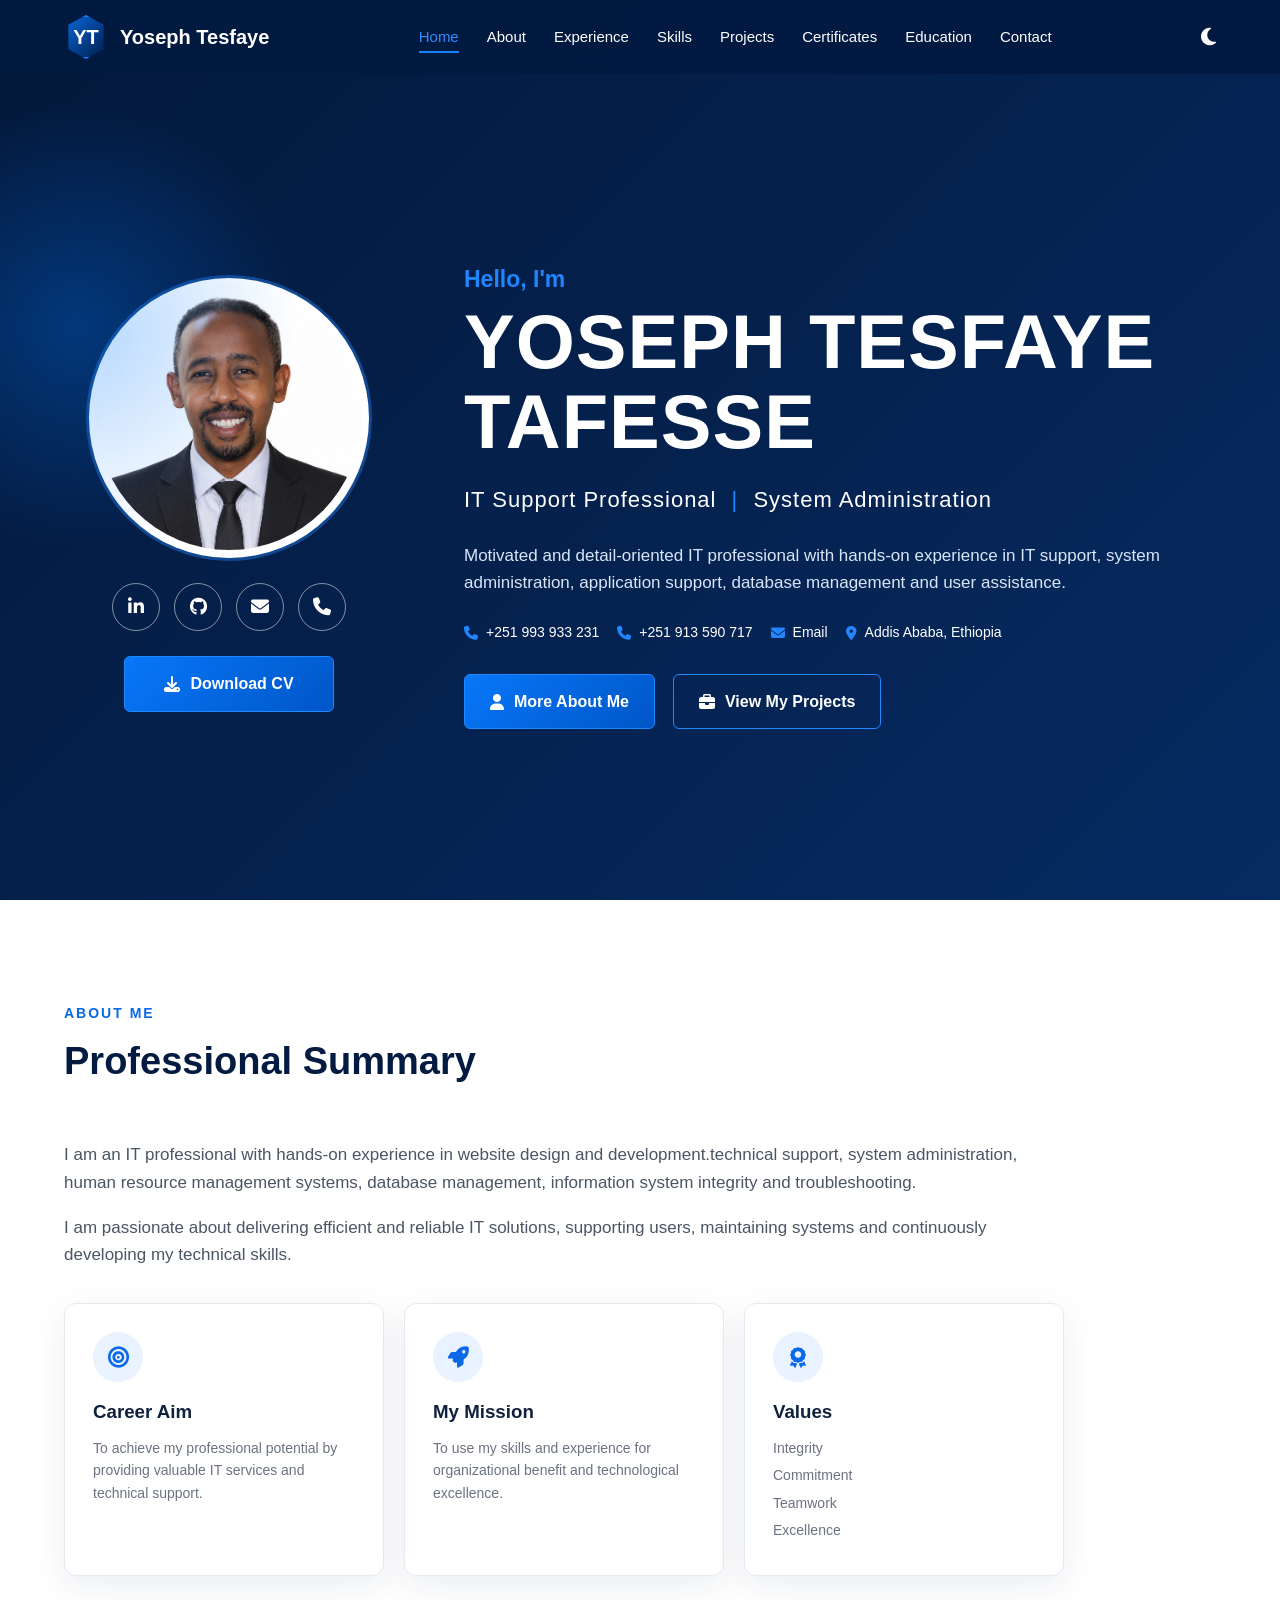
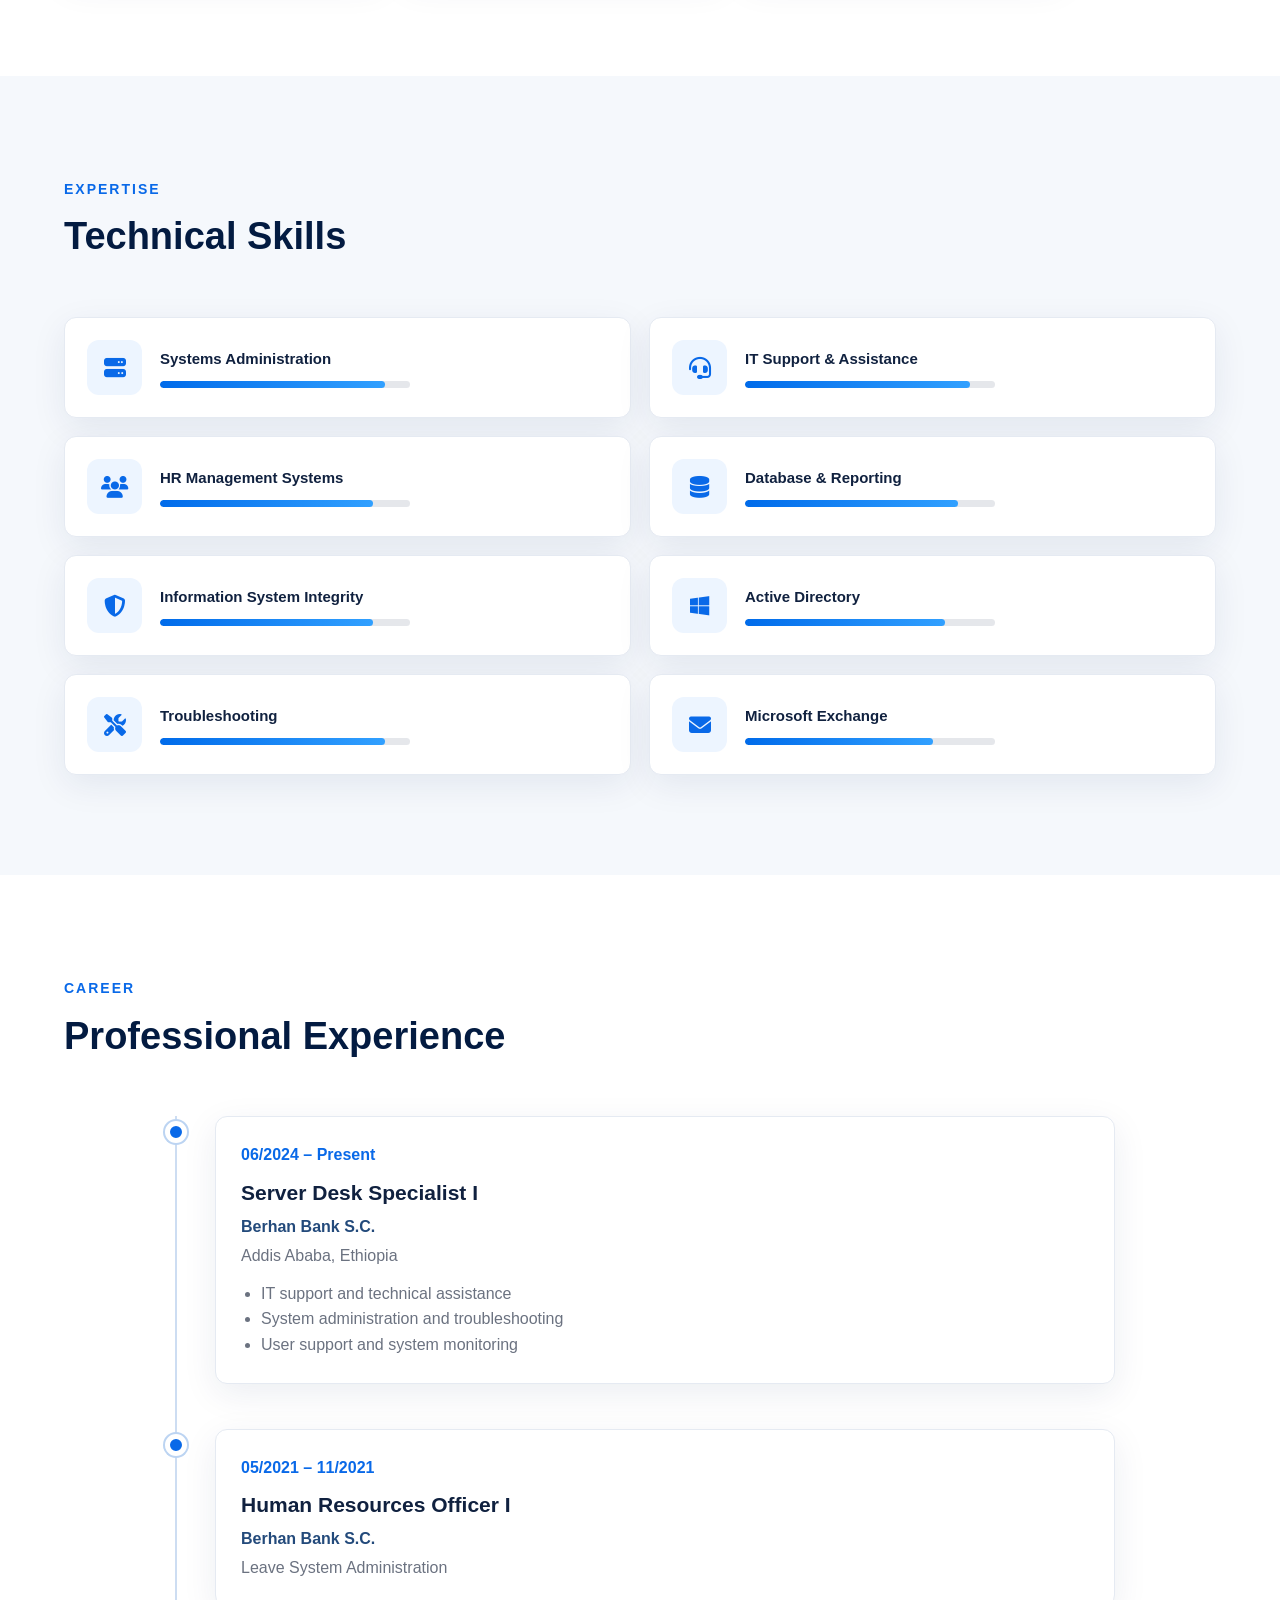
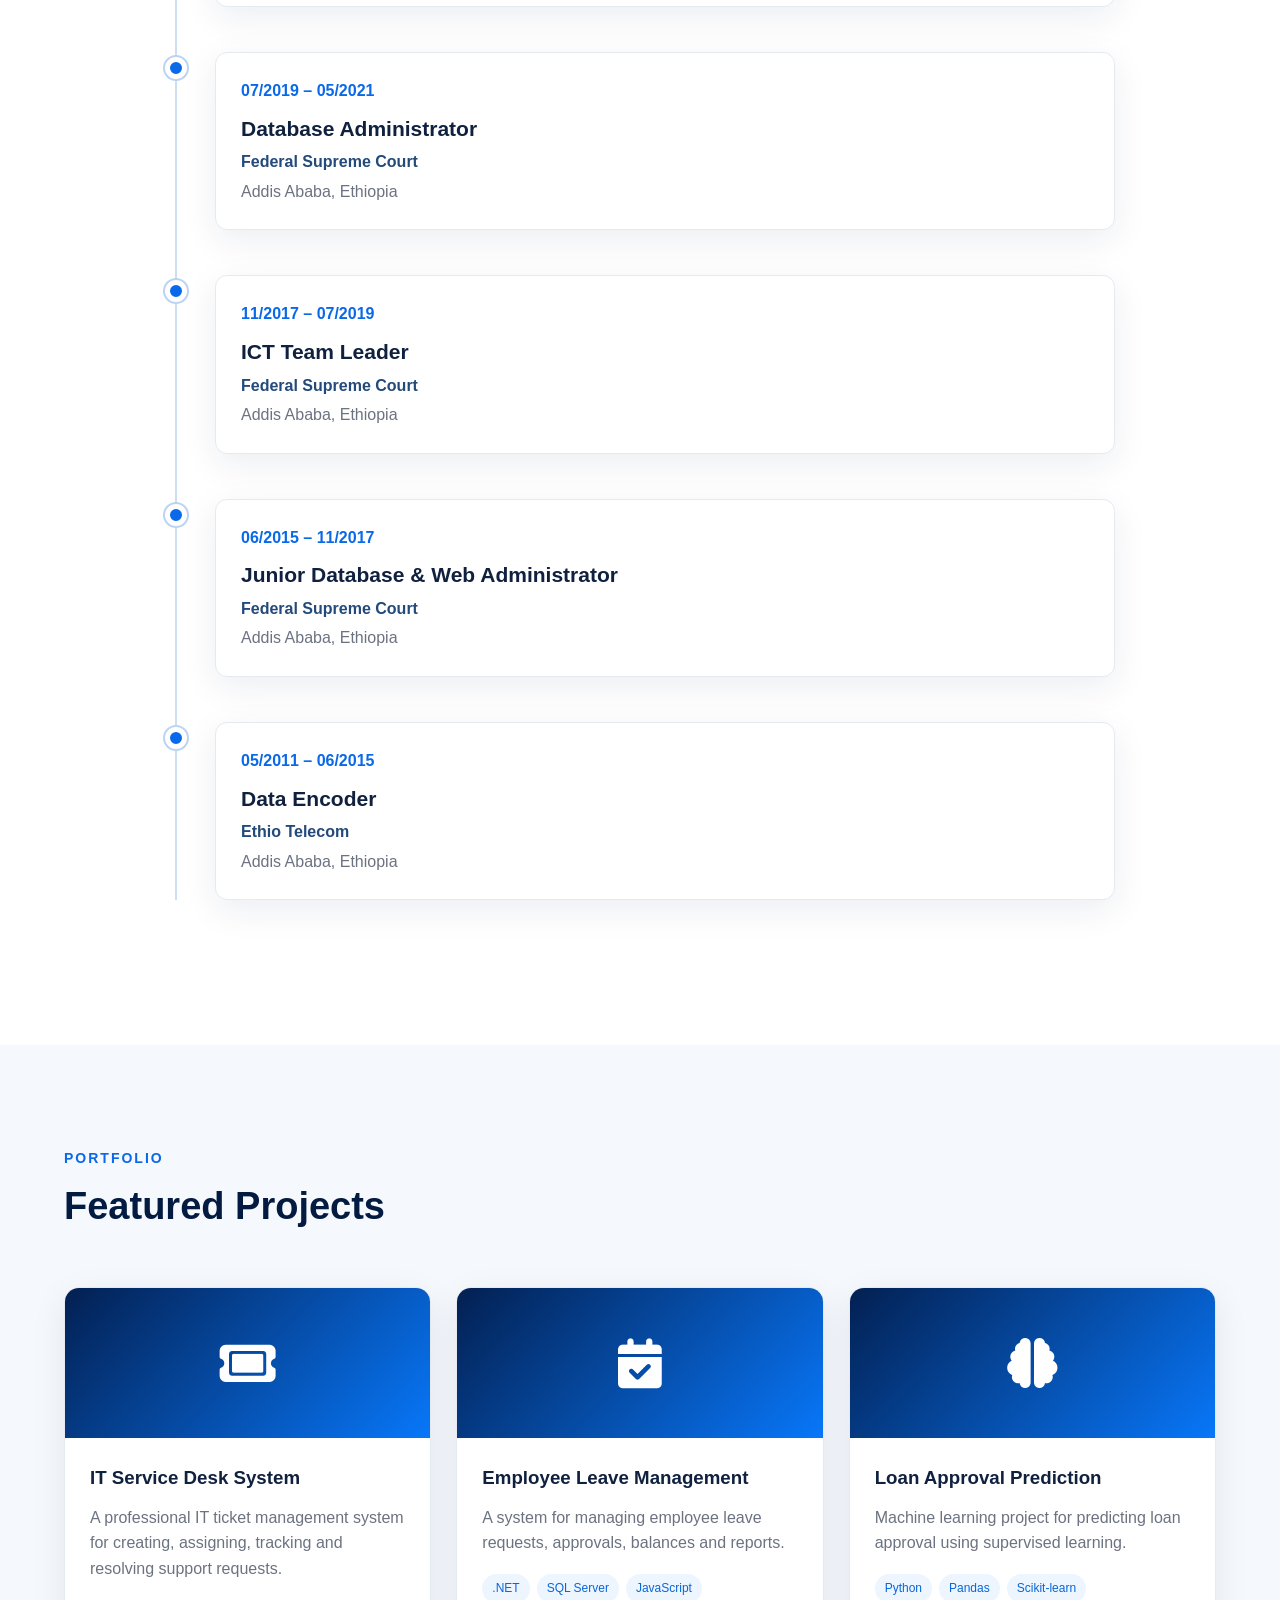
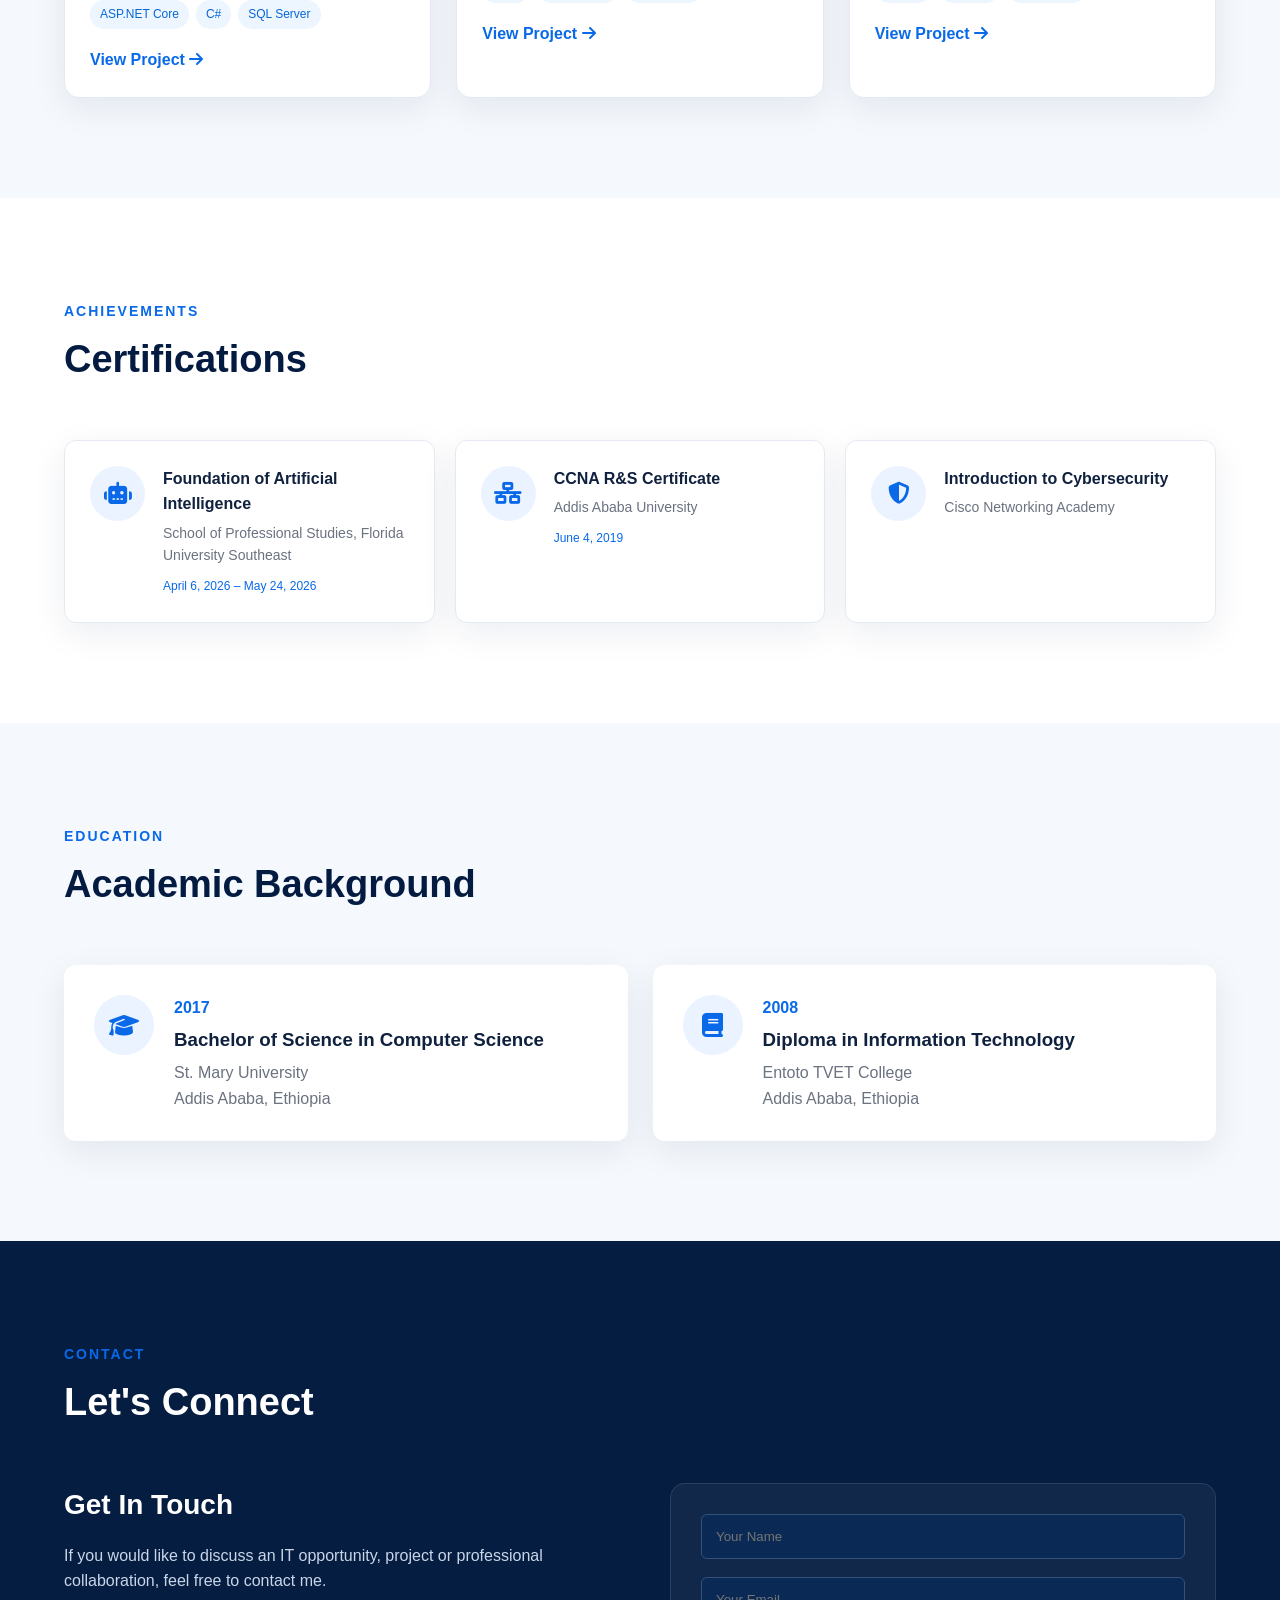
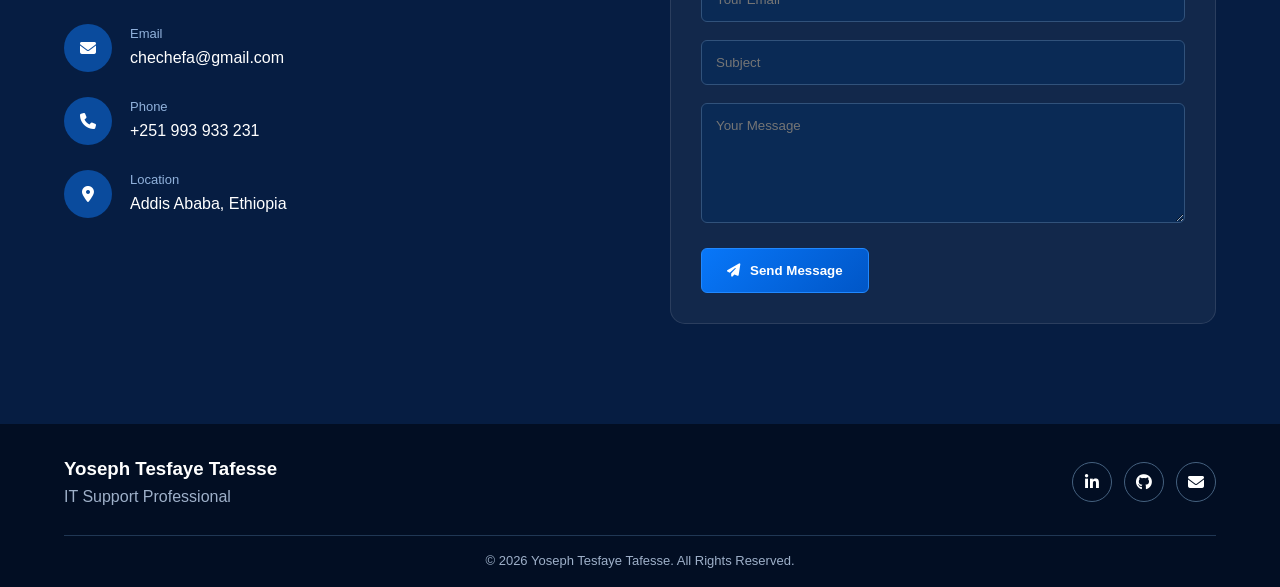
==== commit 8f36d8e7: "Update index.html" ====
--- a/index.html
+++ b/index.html
@@ -215,9 +215,9 @@
             </p>
 
 
-            <h5>
-                Yoseph Tesfaye Tafesse Sufa
-            </h5>
+            <h1>
+                Yoseph Tesfaye Tafesse 
+            </h1>
 
 
             <h2>
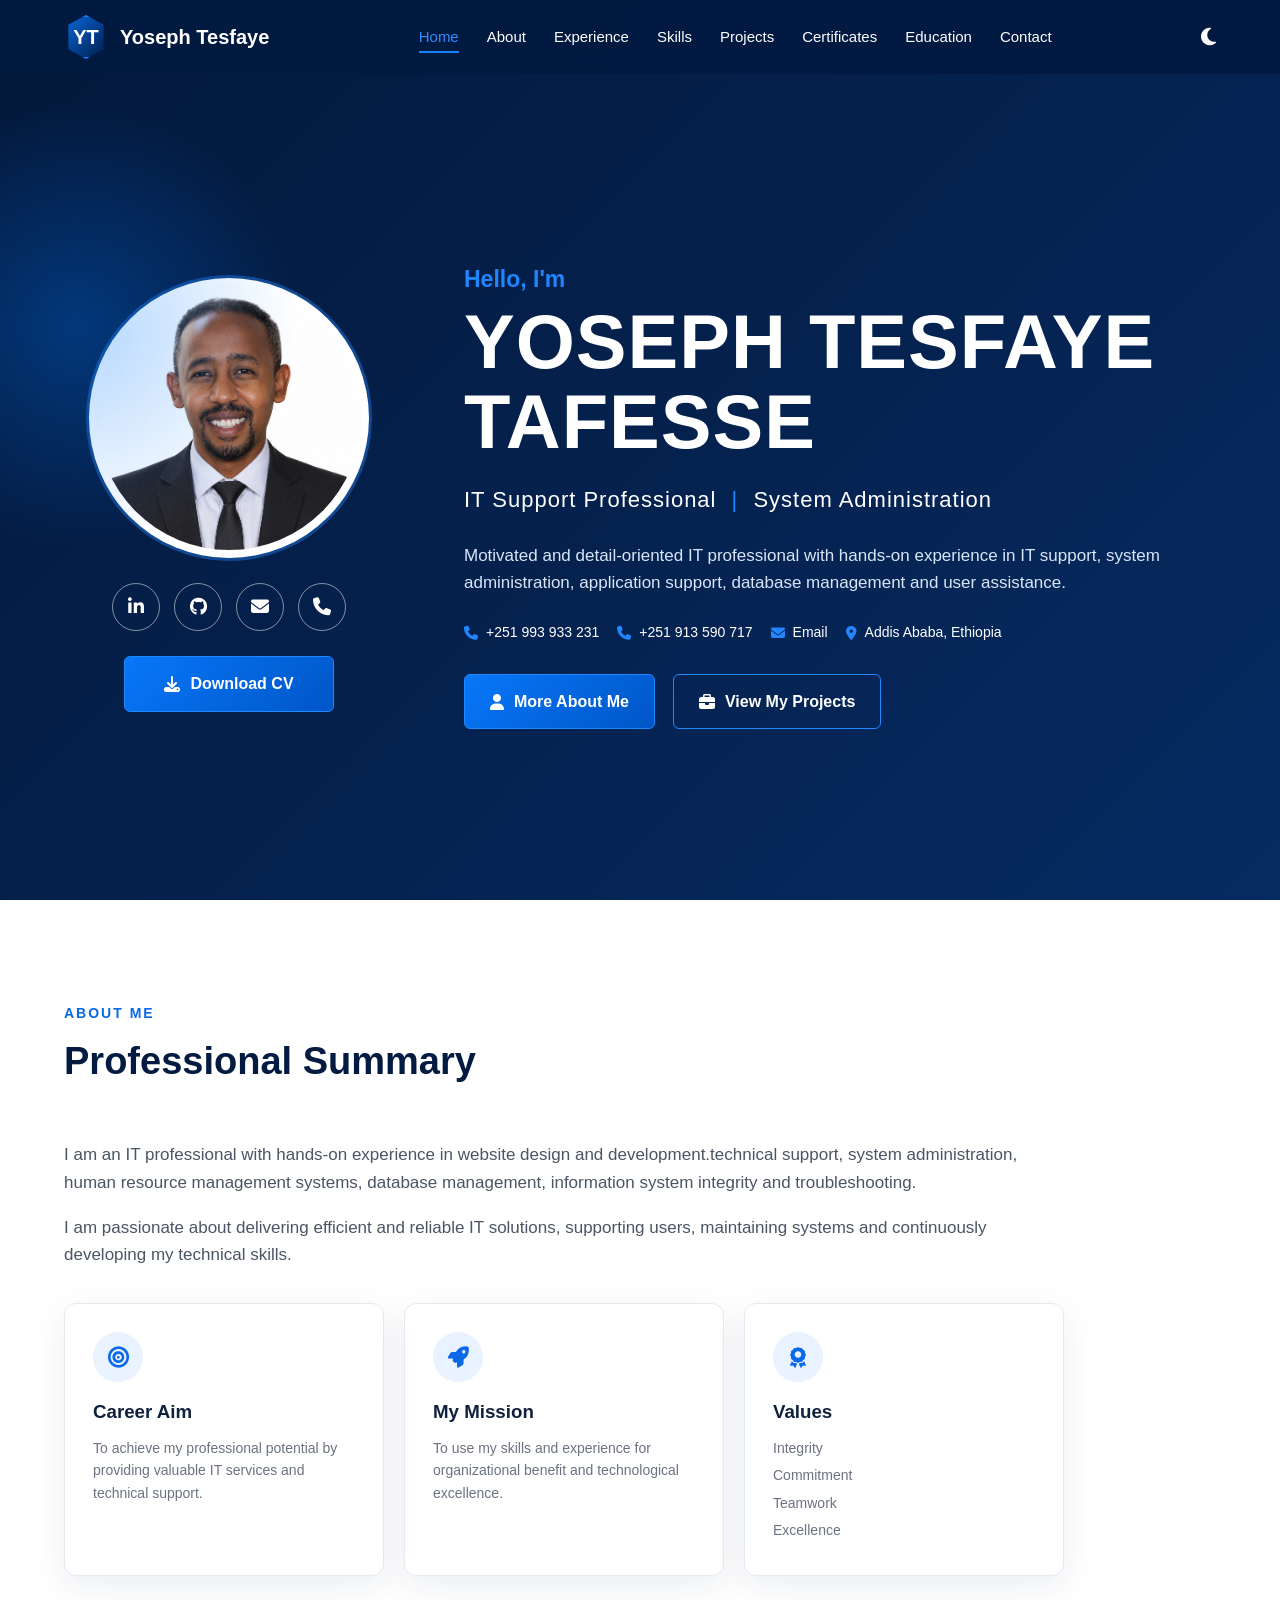
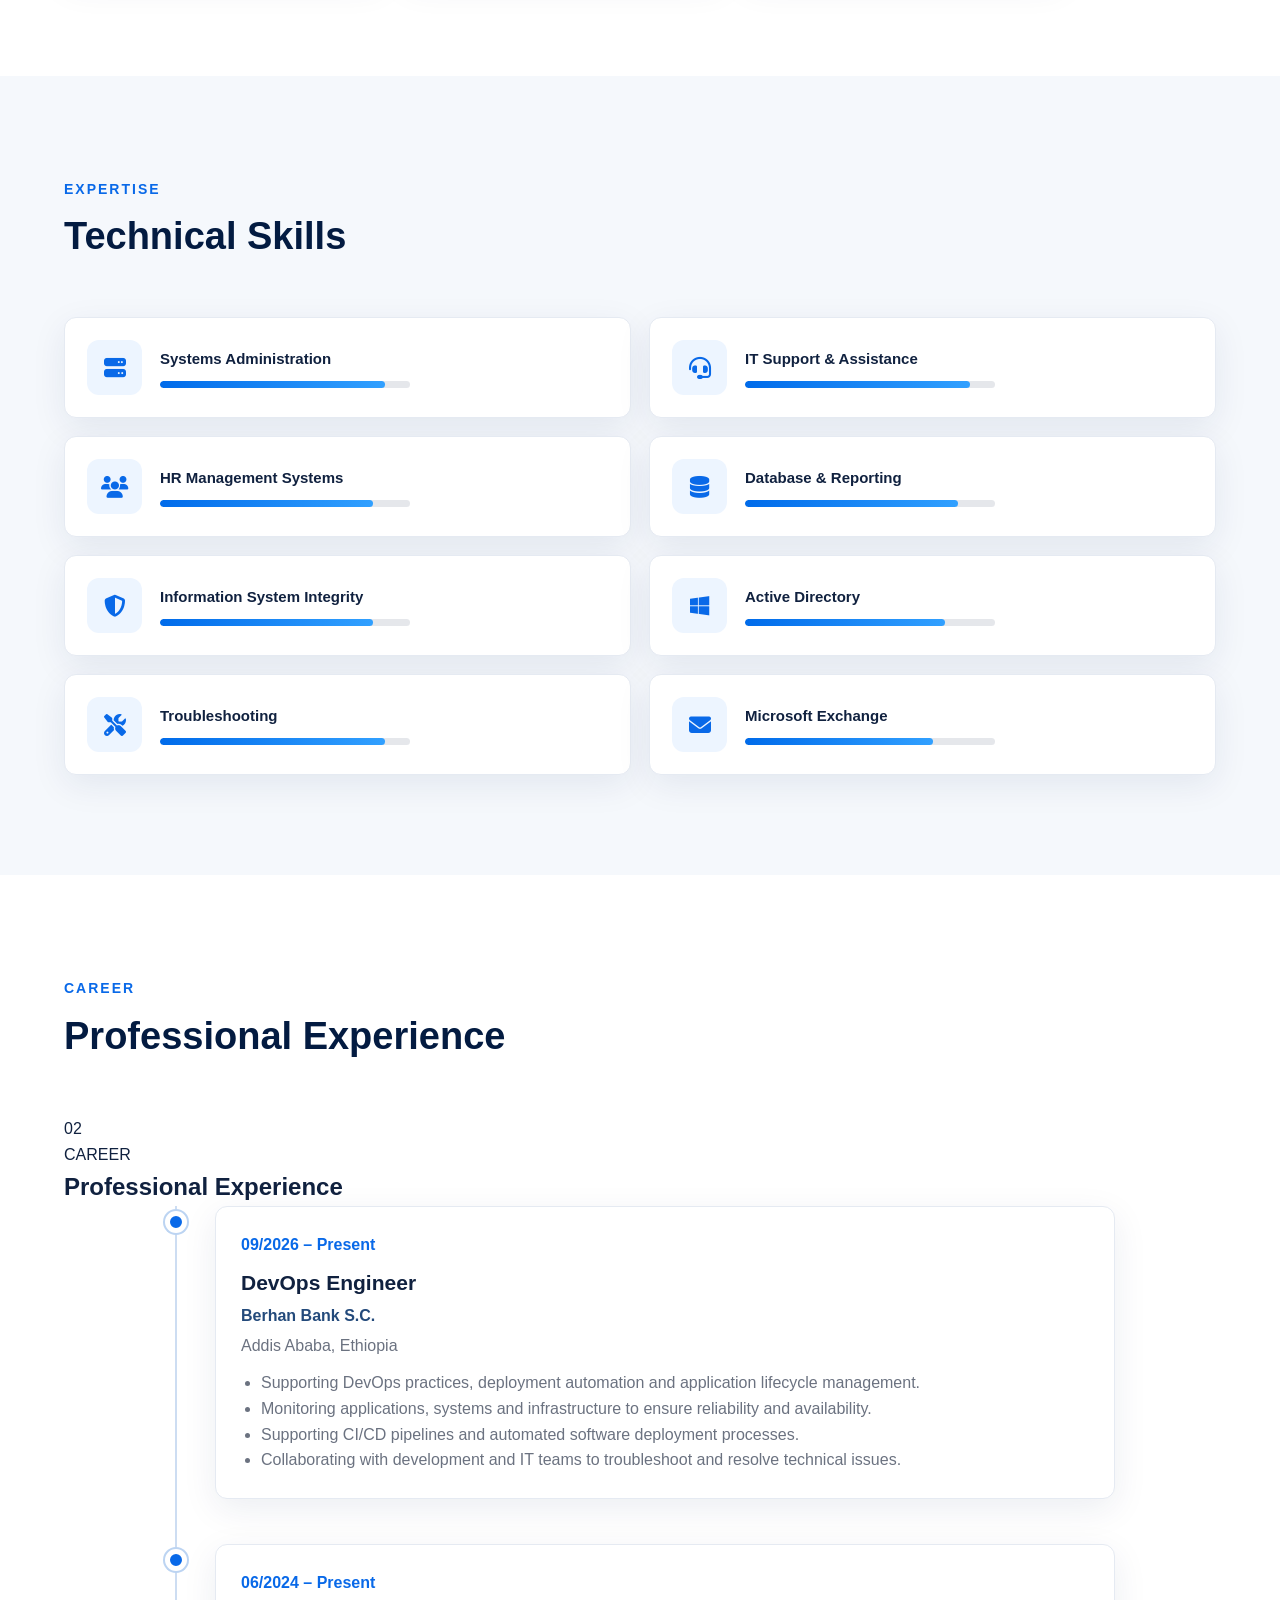
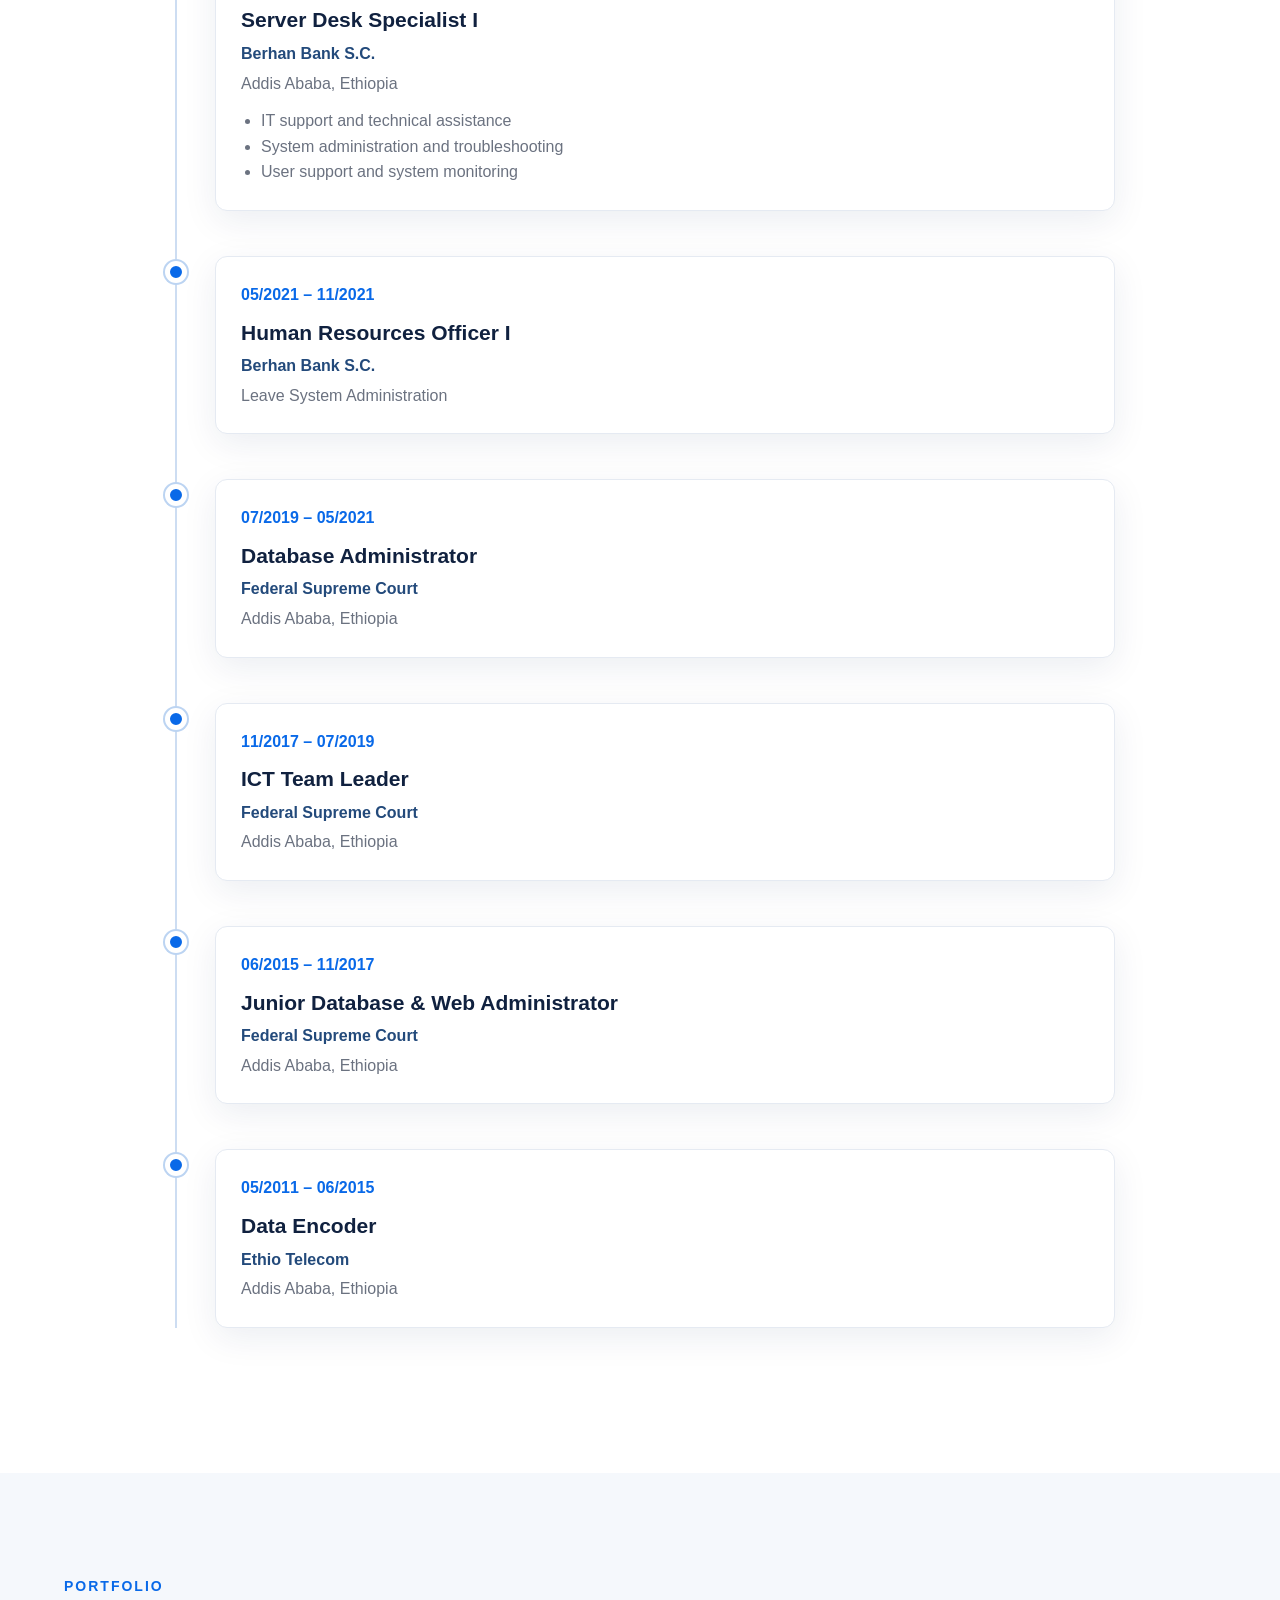
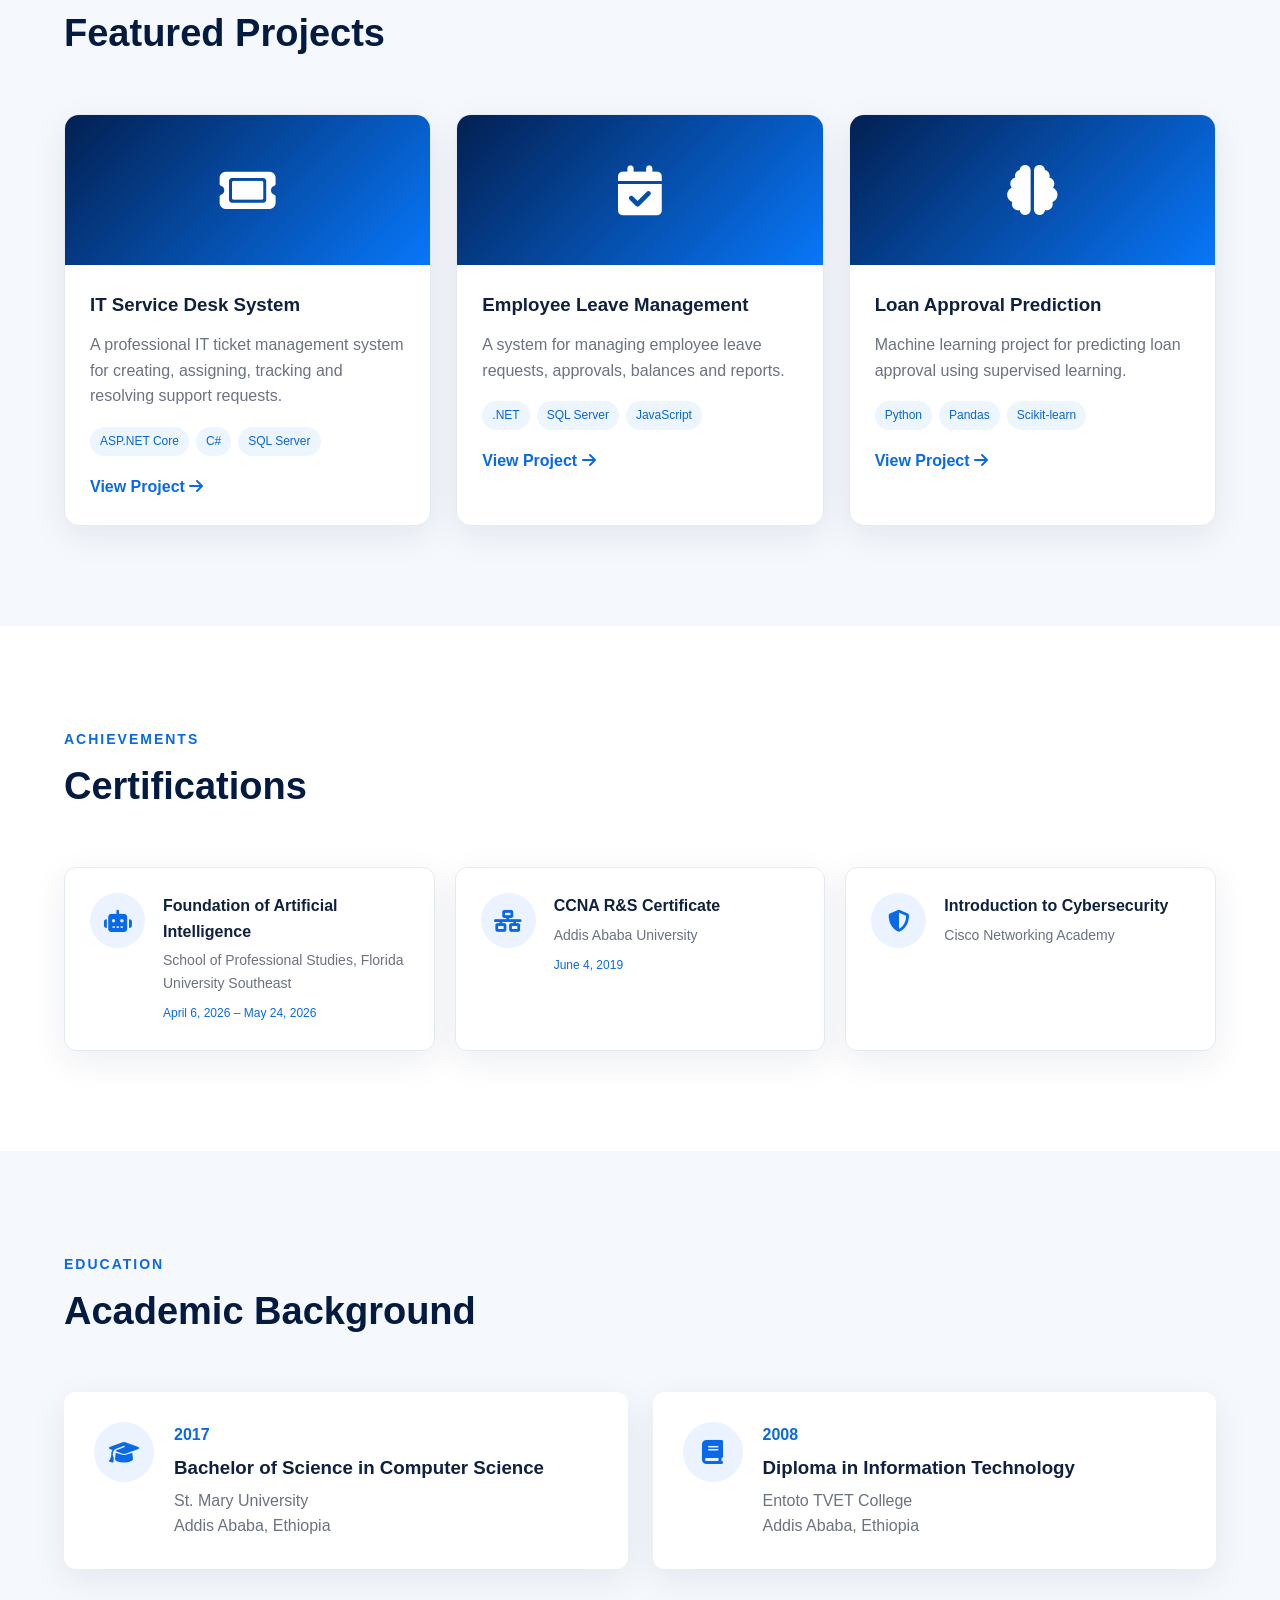
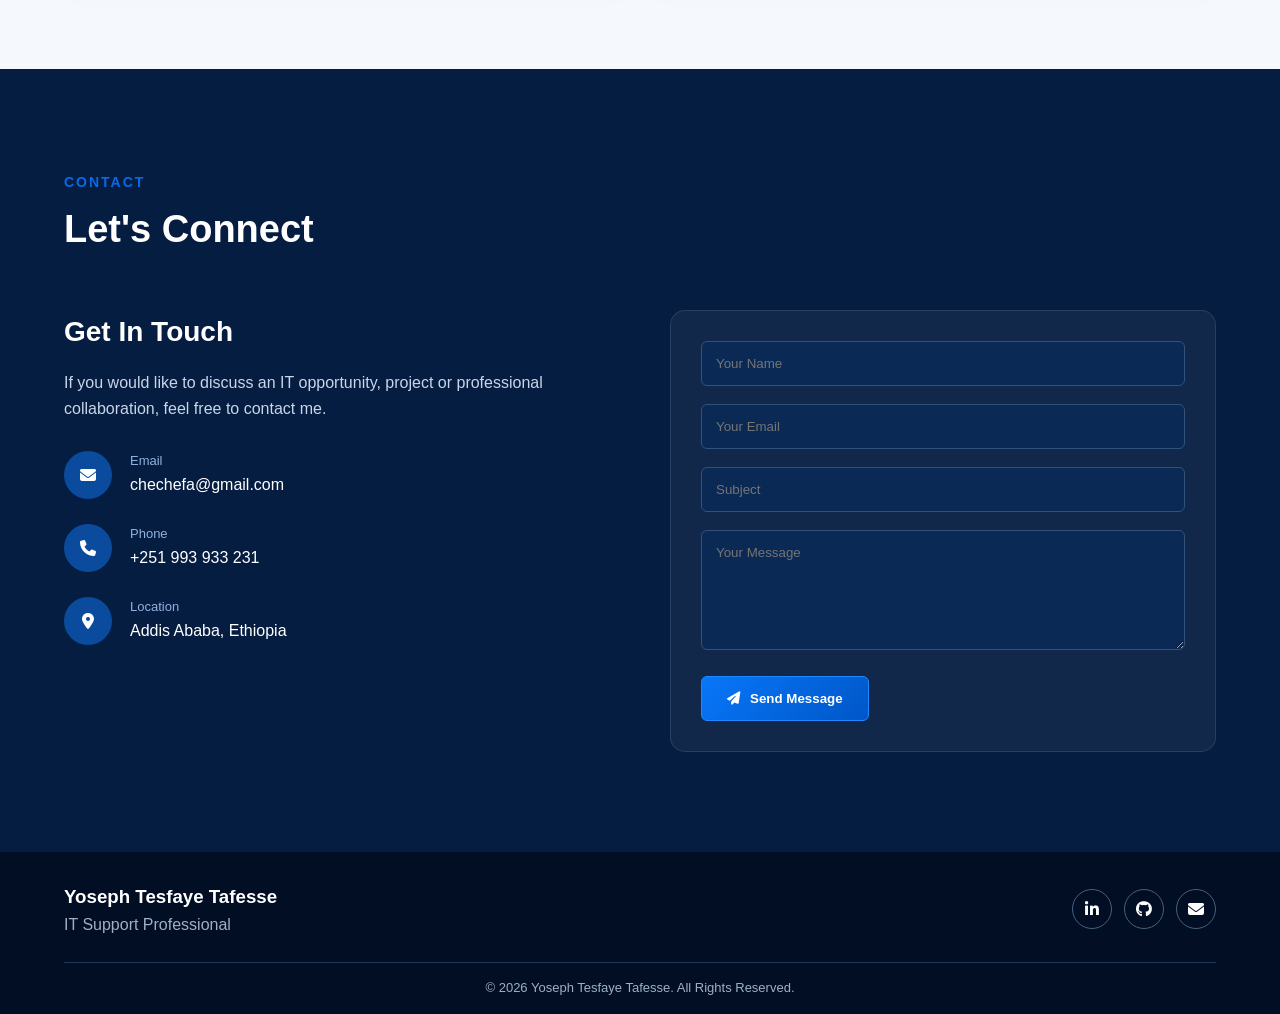
==== commit 62d96816: "Update index.html" ====
--- a/index.html
+++ b/index.html
@@ -696,6 +696,79 @@
 
         </div>
 
+  <div class="container">
+
+        <div class="section-header">
+
+            <span class="section-number">
+                02
+            </span>
+
+            <div>
+
+                <p class="eyebrow">
+                    CAREER
+                </p>
+
+                <h2>
+                    Professional Experience
+                </h2>
+
+            </div>
+
+        </div>
+
+
+       <div class="timeline">
+
+    <!-- DEVOPS -->
+    <div class="timeline-item">
+
+        <div class="timeline-dot"></div>
+
+        <div class="timeline-content">
+
+            <span class="timeline-date">
+                09/2026 – Present
+            </span>
+
+            <h3>
+                DevOps Engineer
+            </h3>
+
+            <h4>
+                Berhan Bank S.C.
+            </h4>
+
+            <p>
+                Addis Ababa, Ethiopia
+            </p>
+
+            <ul>
+                <li>
+                    Supporting DevOps practices, deployment automation
+                    and application lifecycle management.
+                </li>
+
+                <li>
+                    Monitoring applications, systems and infrastructure
+                    to ensure reliability and availability.
+                </li>
+
+                <li>
+                    Supporting CI/CD pipelines and automated software
+                    deployment processes.
+                </li>
+
+                <li>
+                    Collaborating with development and IT teams to
+                    troubleshoot and resolve technical issues.
+                </li>
+            </ul>
+
+        </div>
+
+    </div>
 
         <div class="timeline">
 
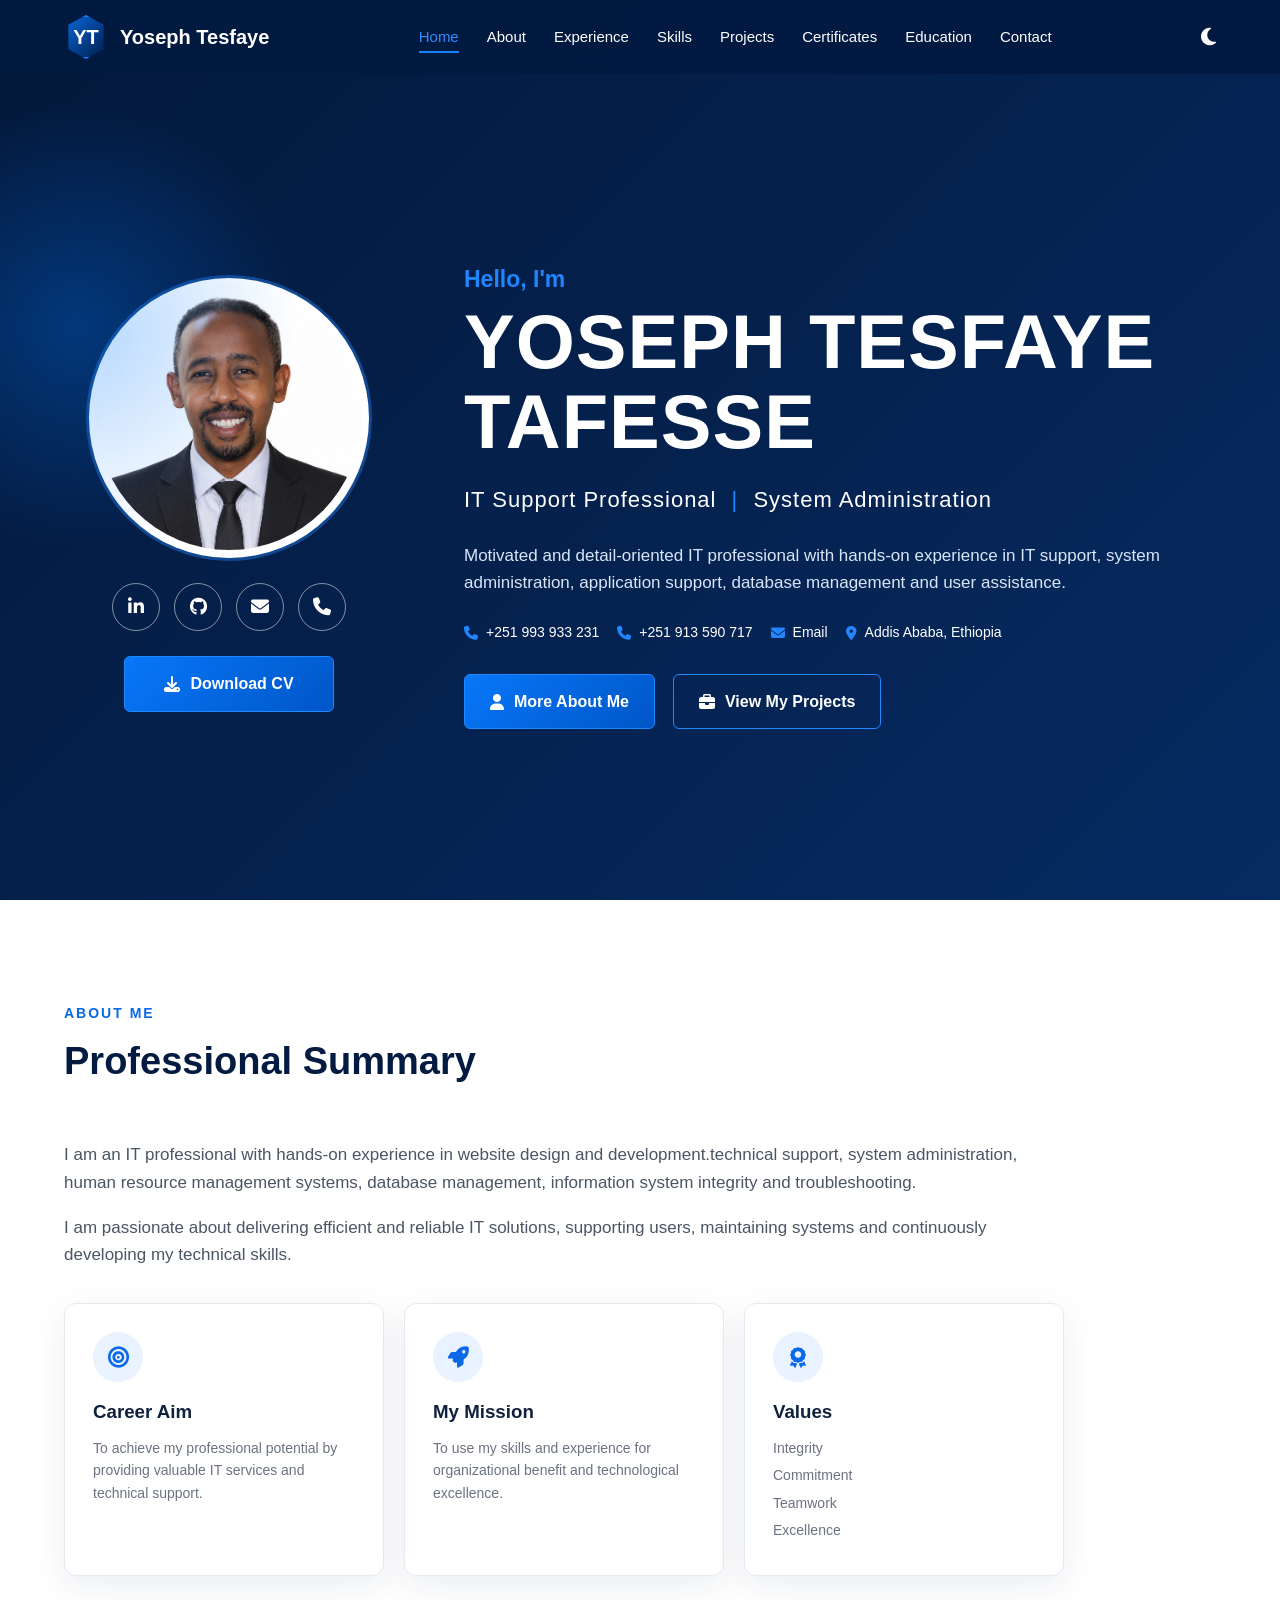
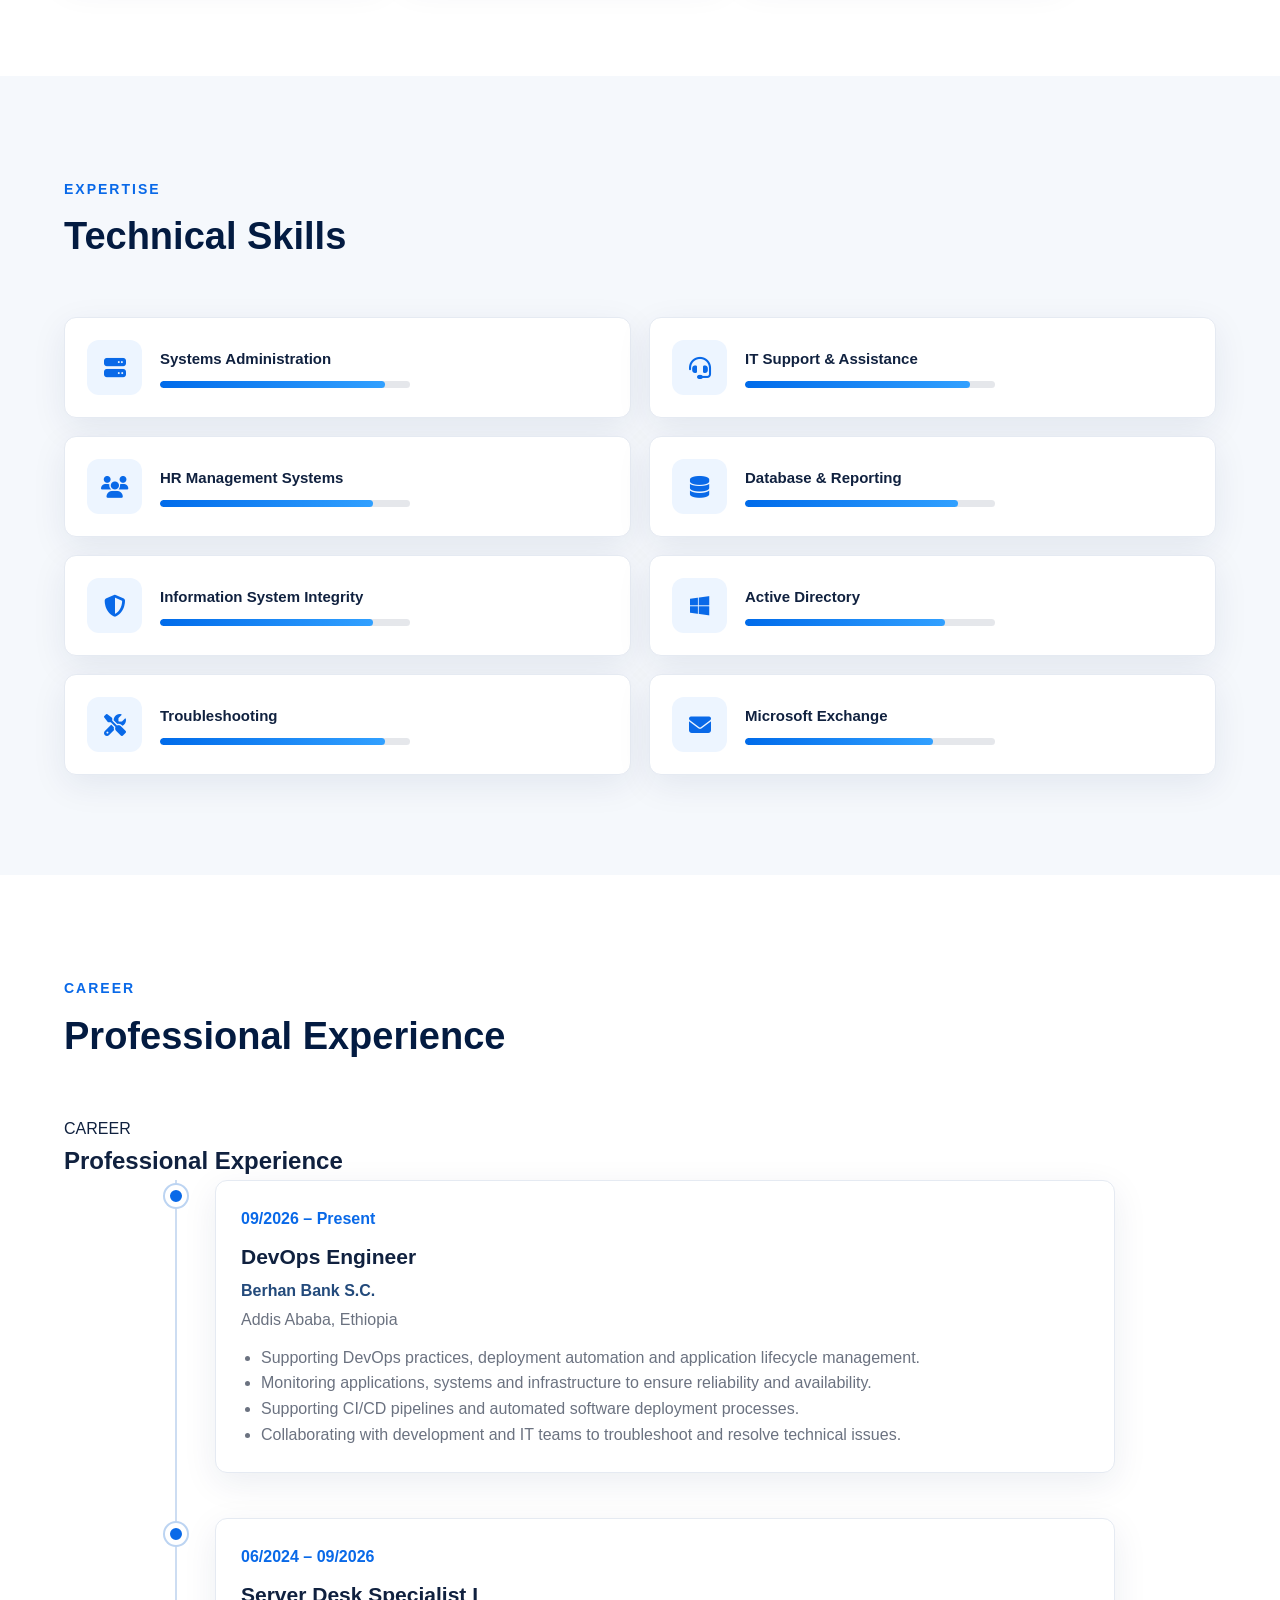
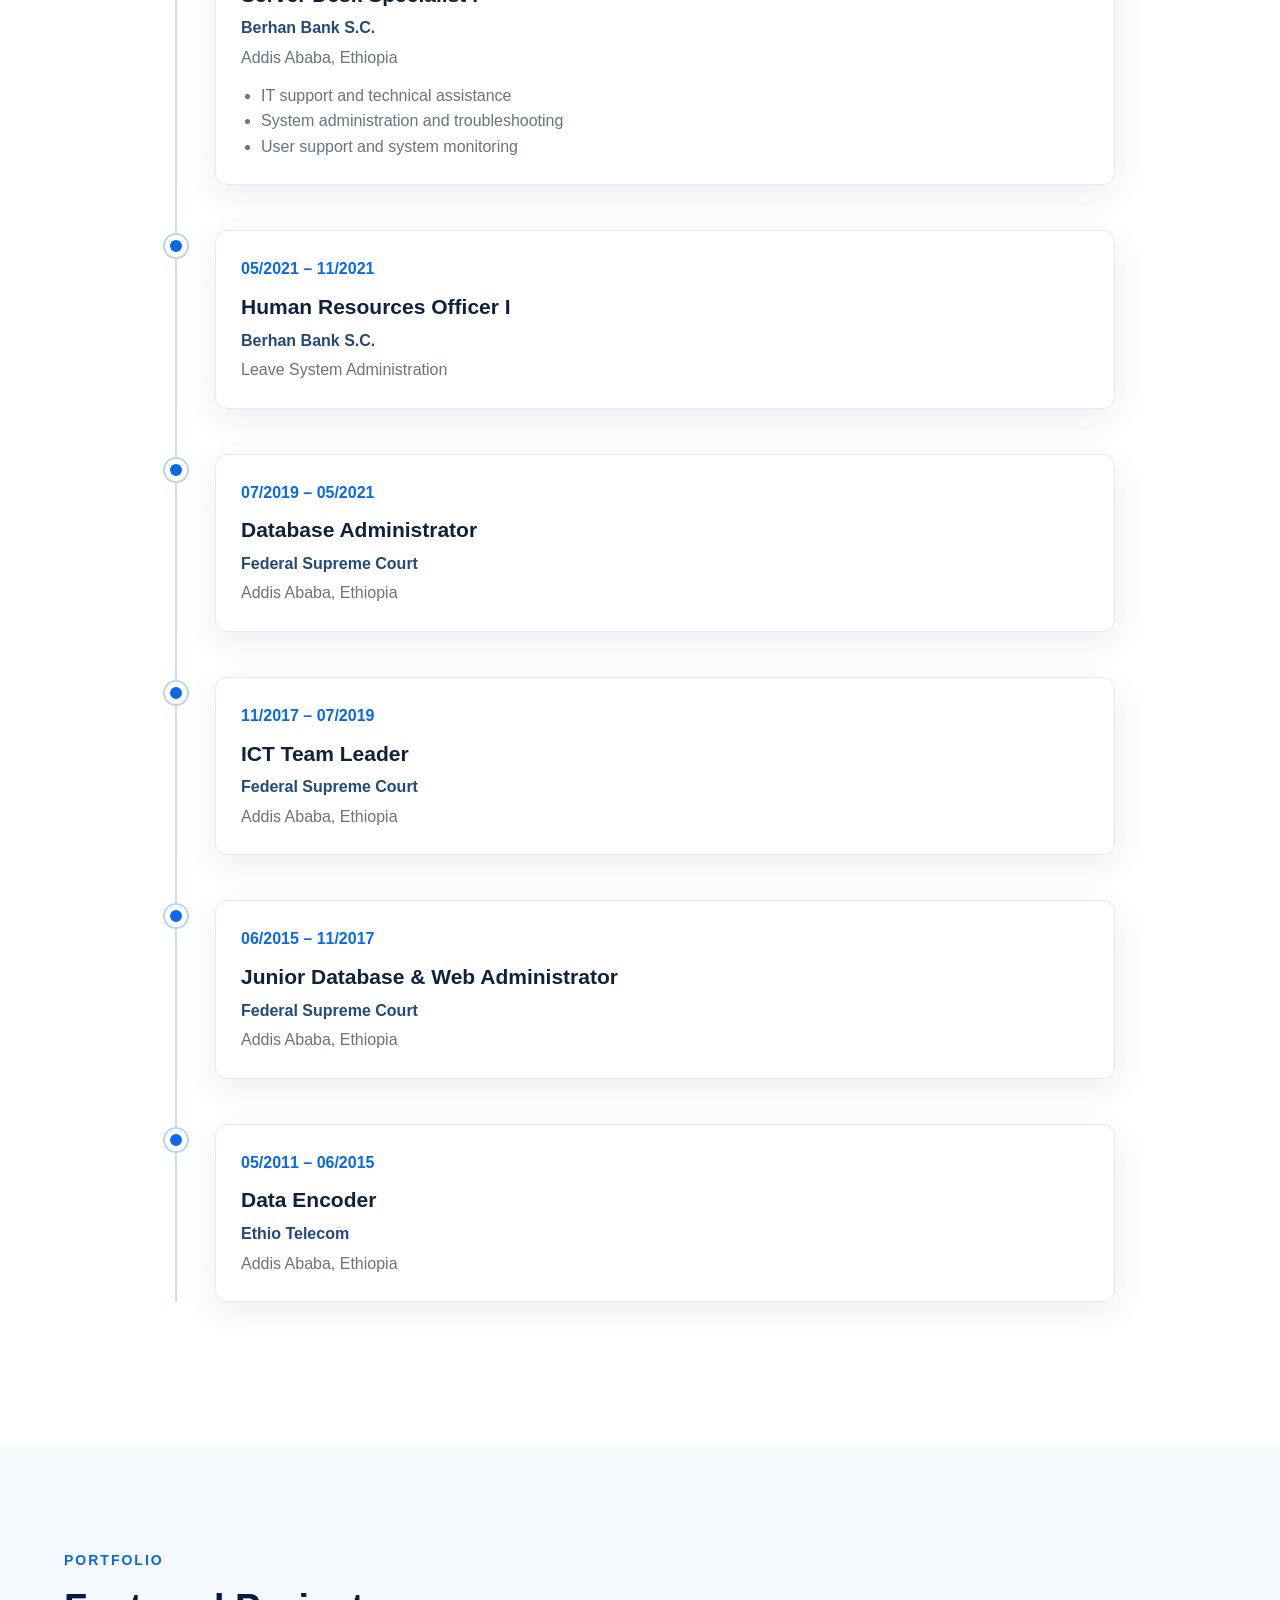
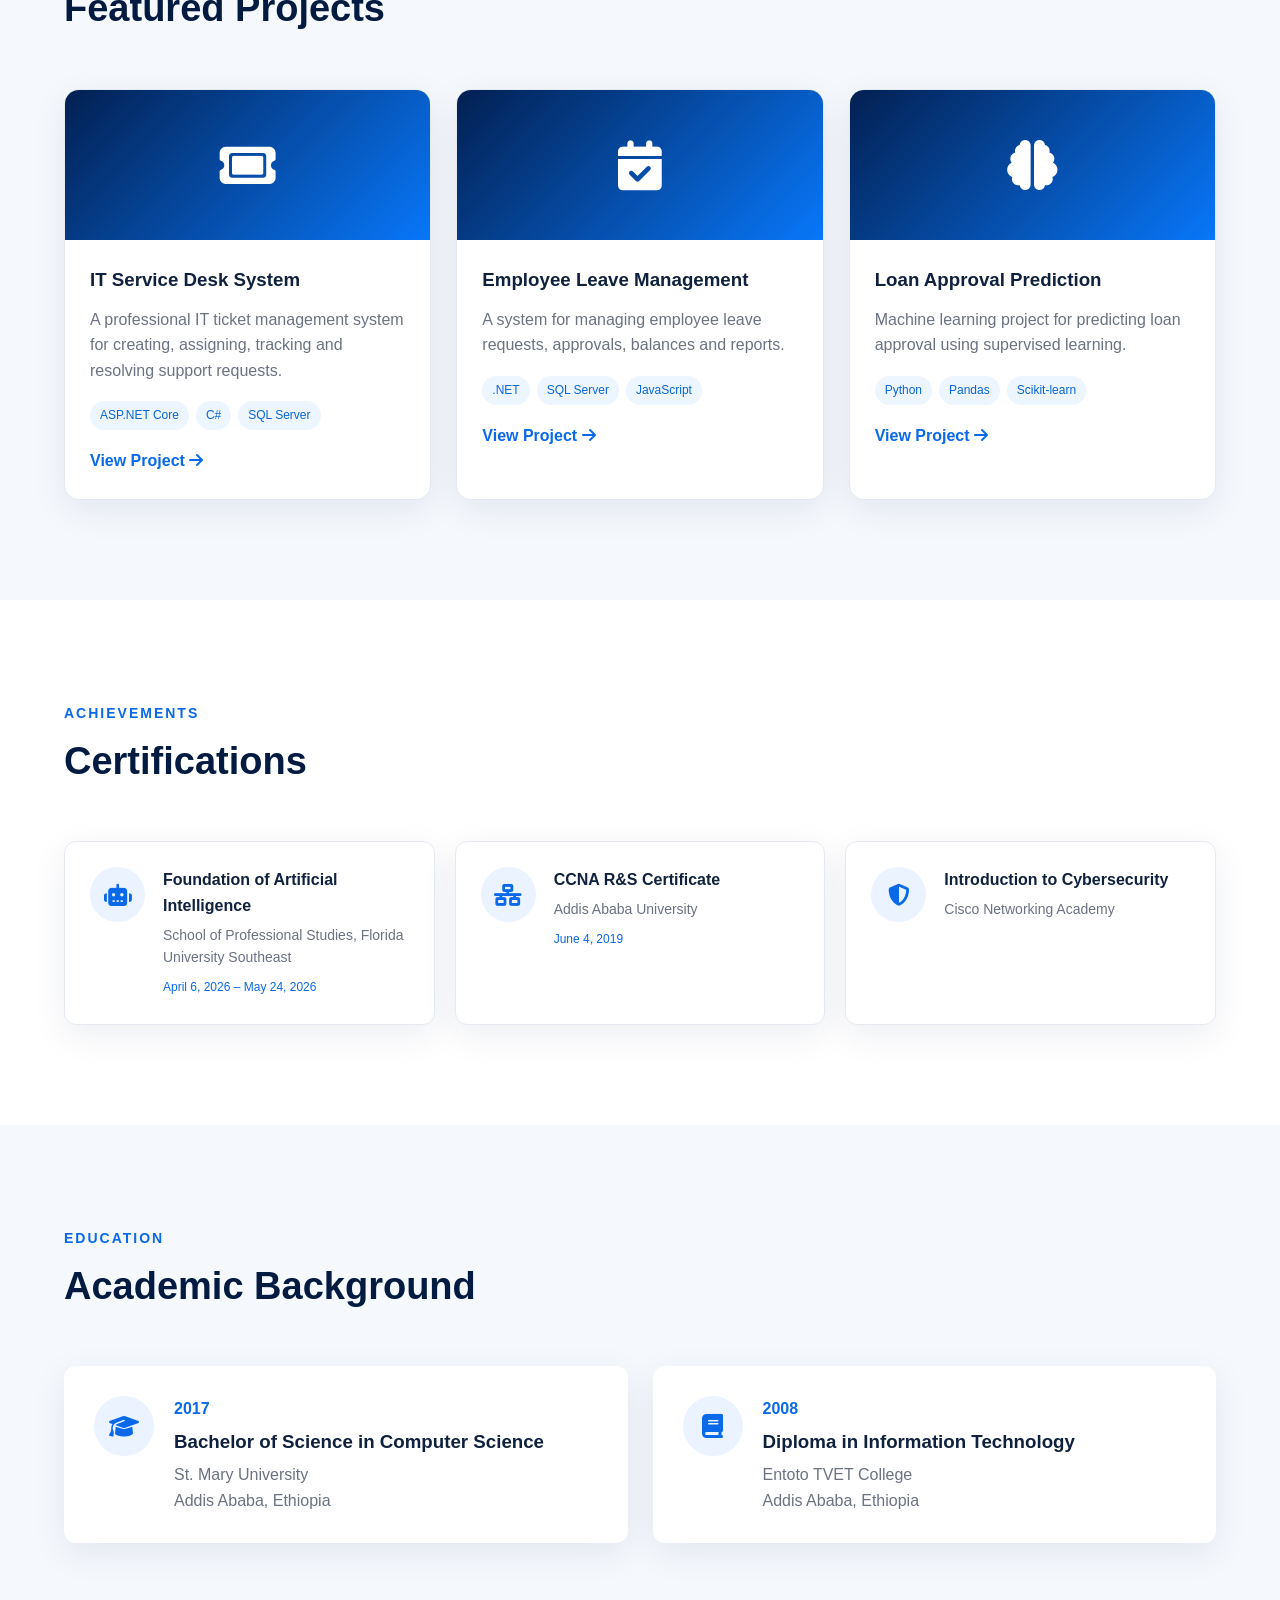
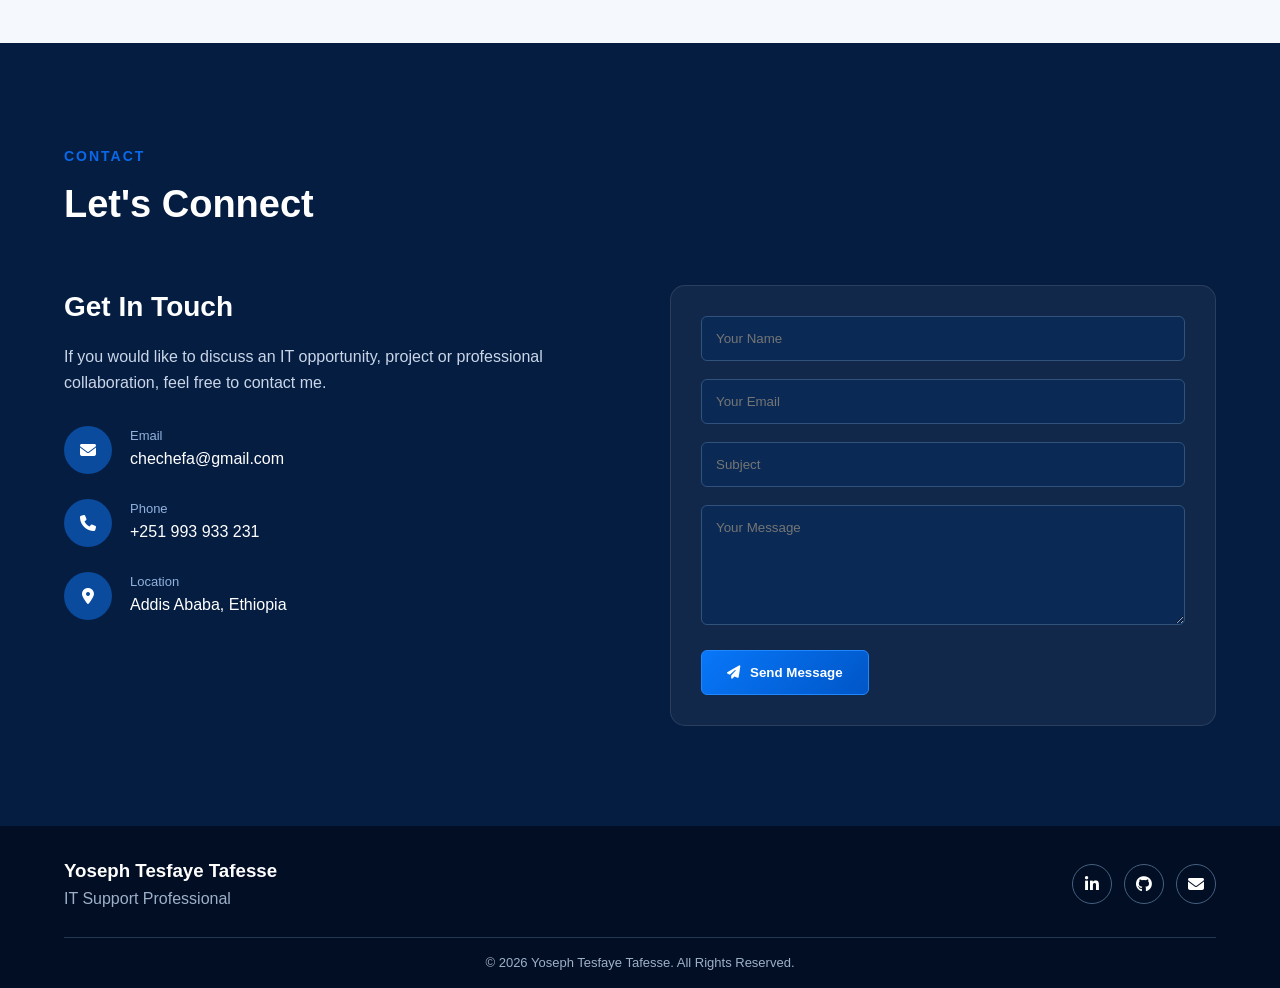
==== commit 9e917080: "Update index.html" ====
--- a/index.html
+++ b/index.html
@@ -701,7 +701,7 @@
         <div class="section-header">
 
             <span class="section-number">
-                02
+           
             </span>
 
             <div>
@@ -780,7 +780,7 @@
                 <div class="timeline-content">
 
                     <span class="timeline-date">
-                        06/2024 – Present
+                        06/2024 – 09/2026
                     </span>
 
                     <h3>
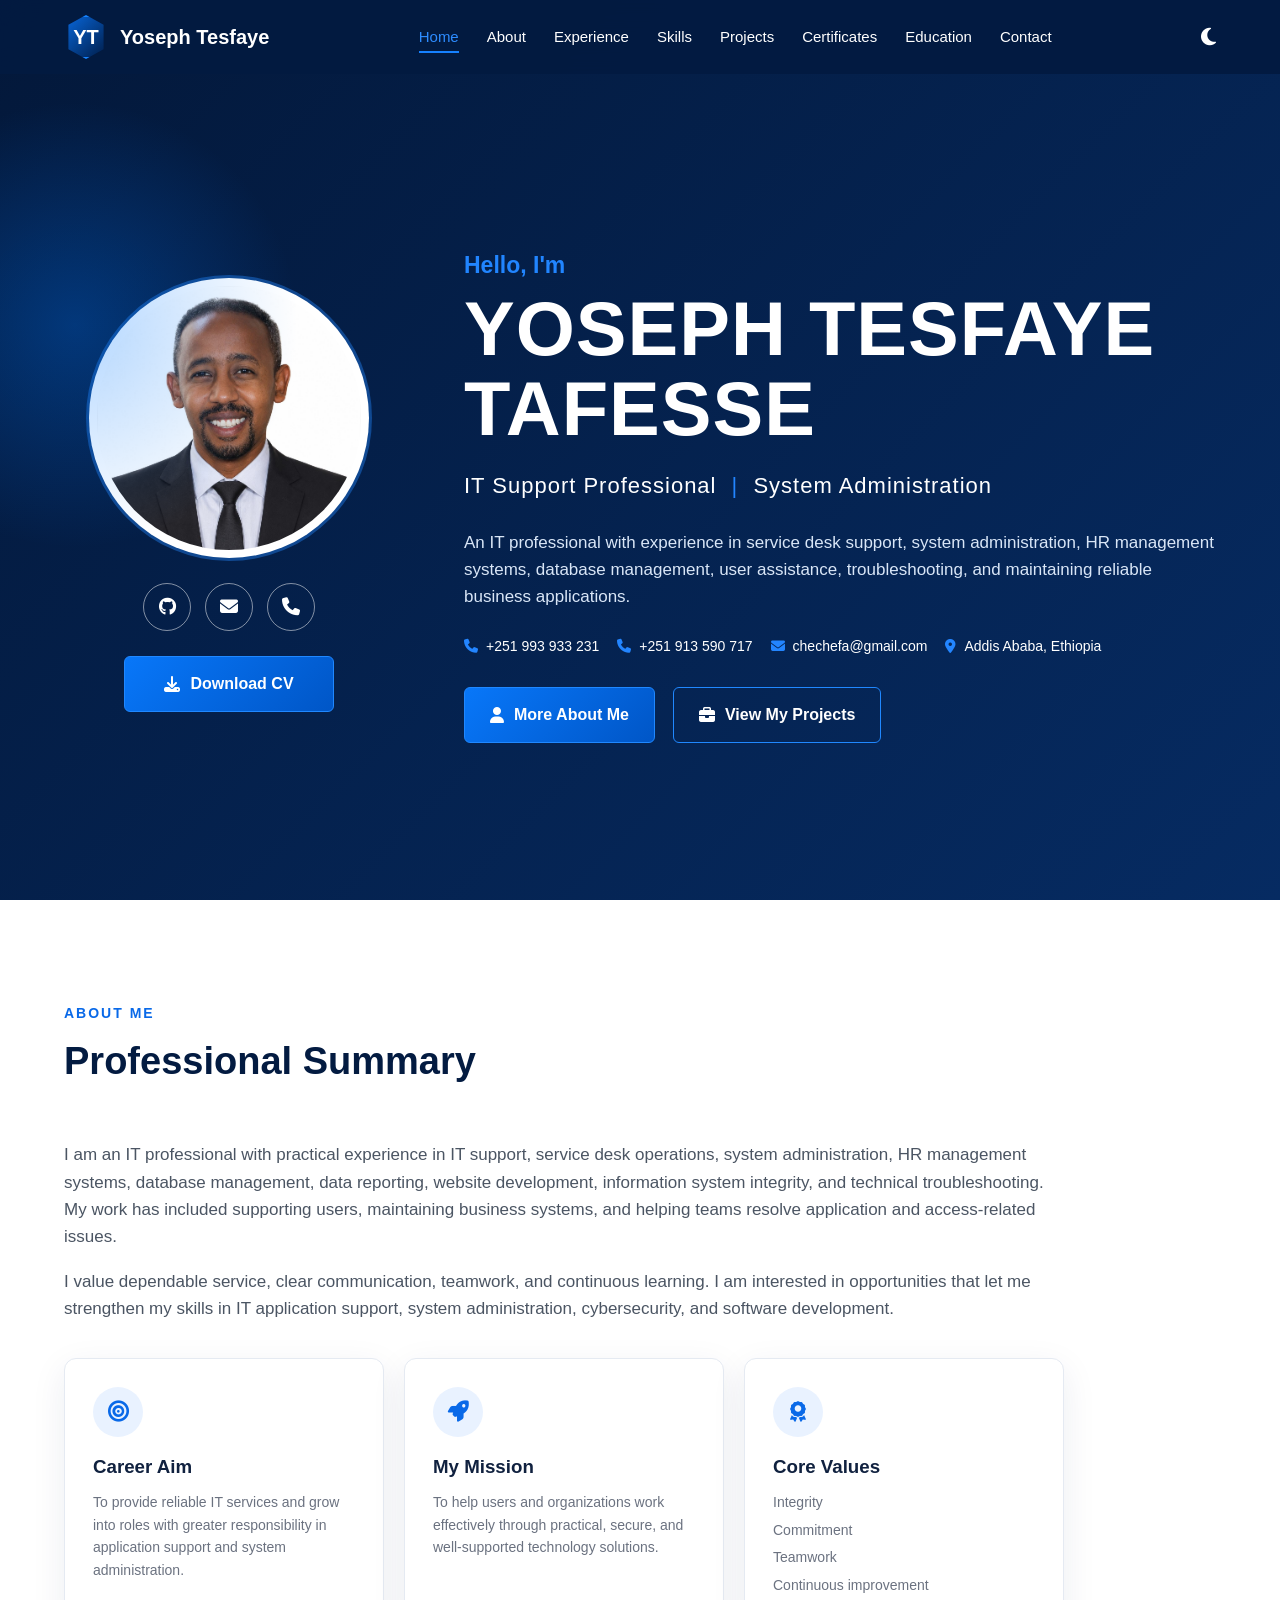
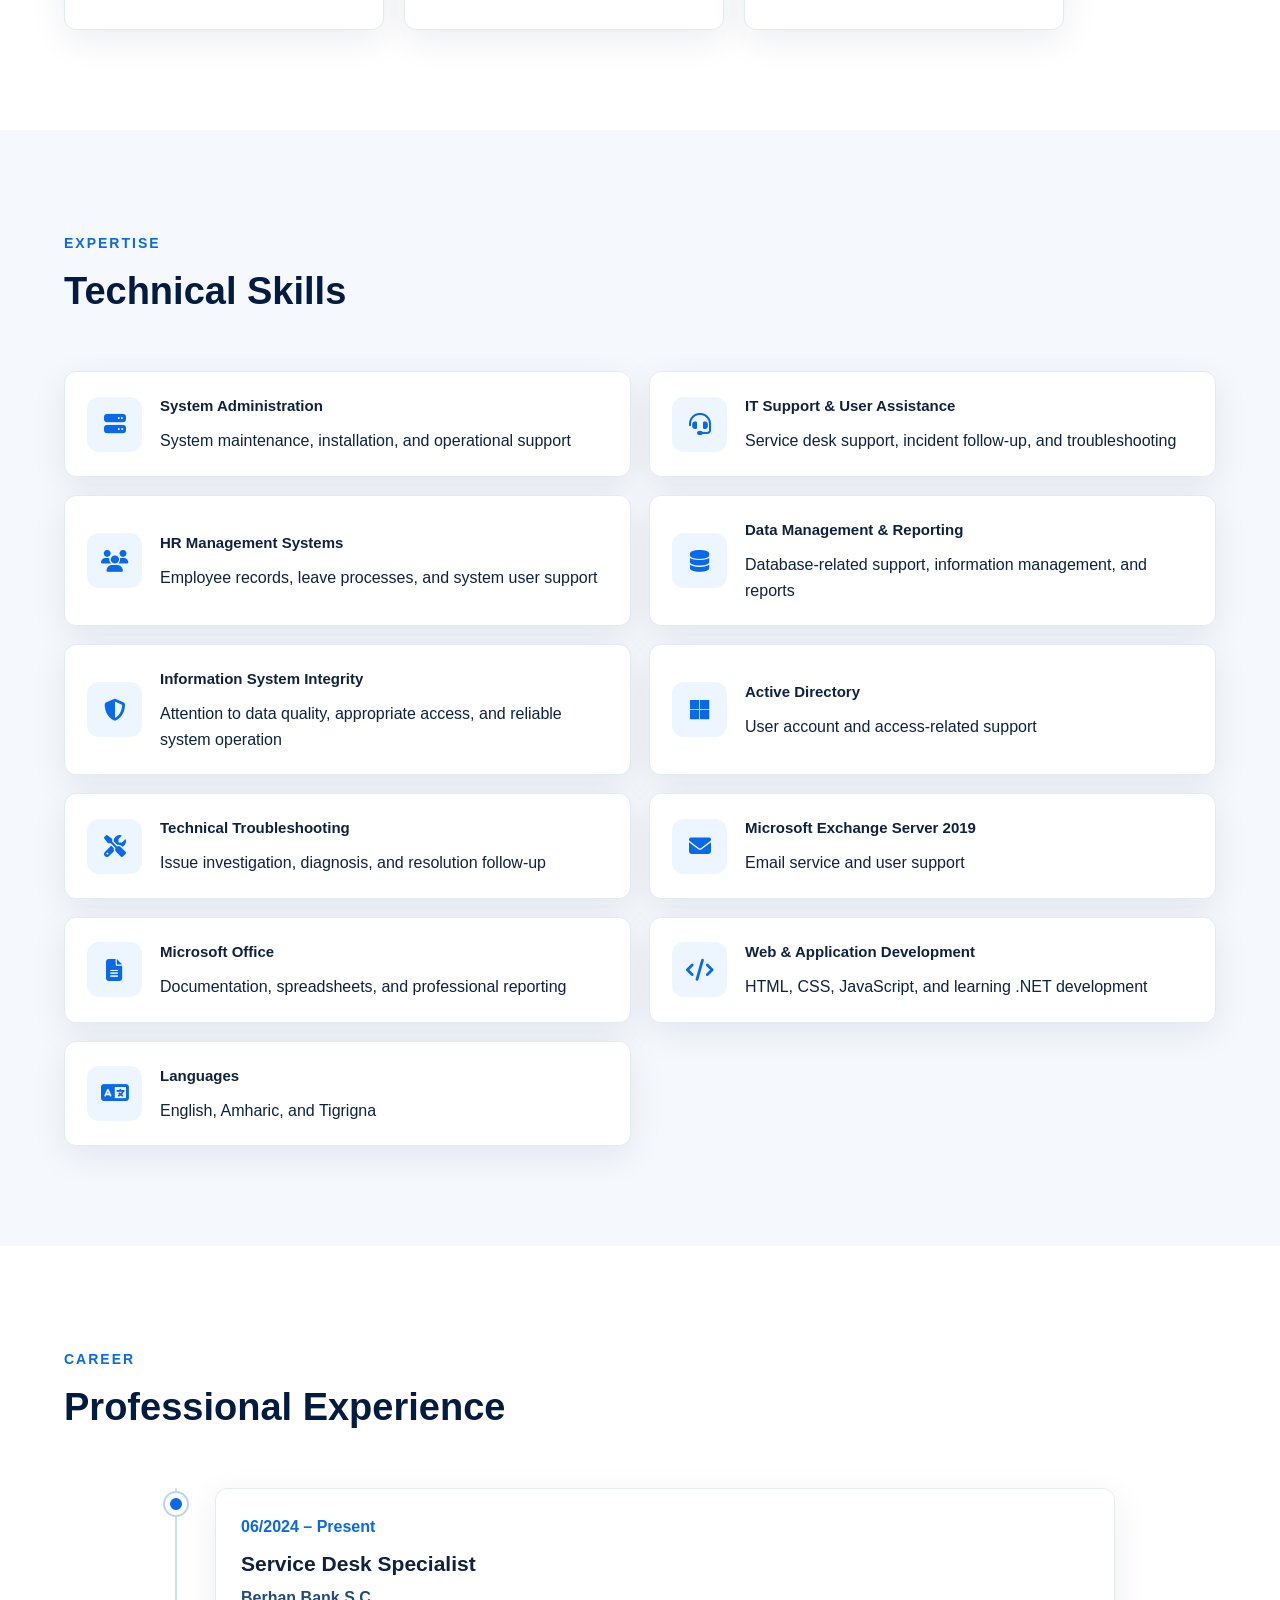
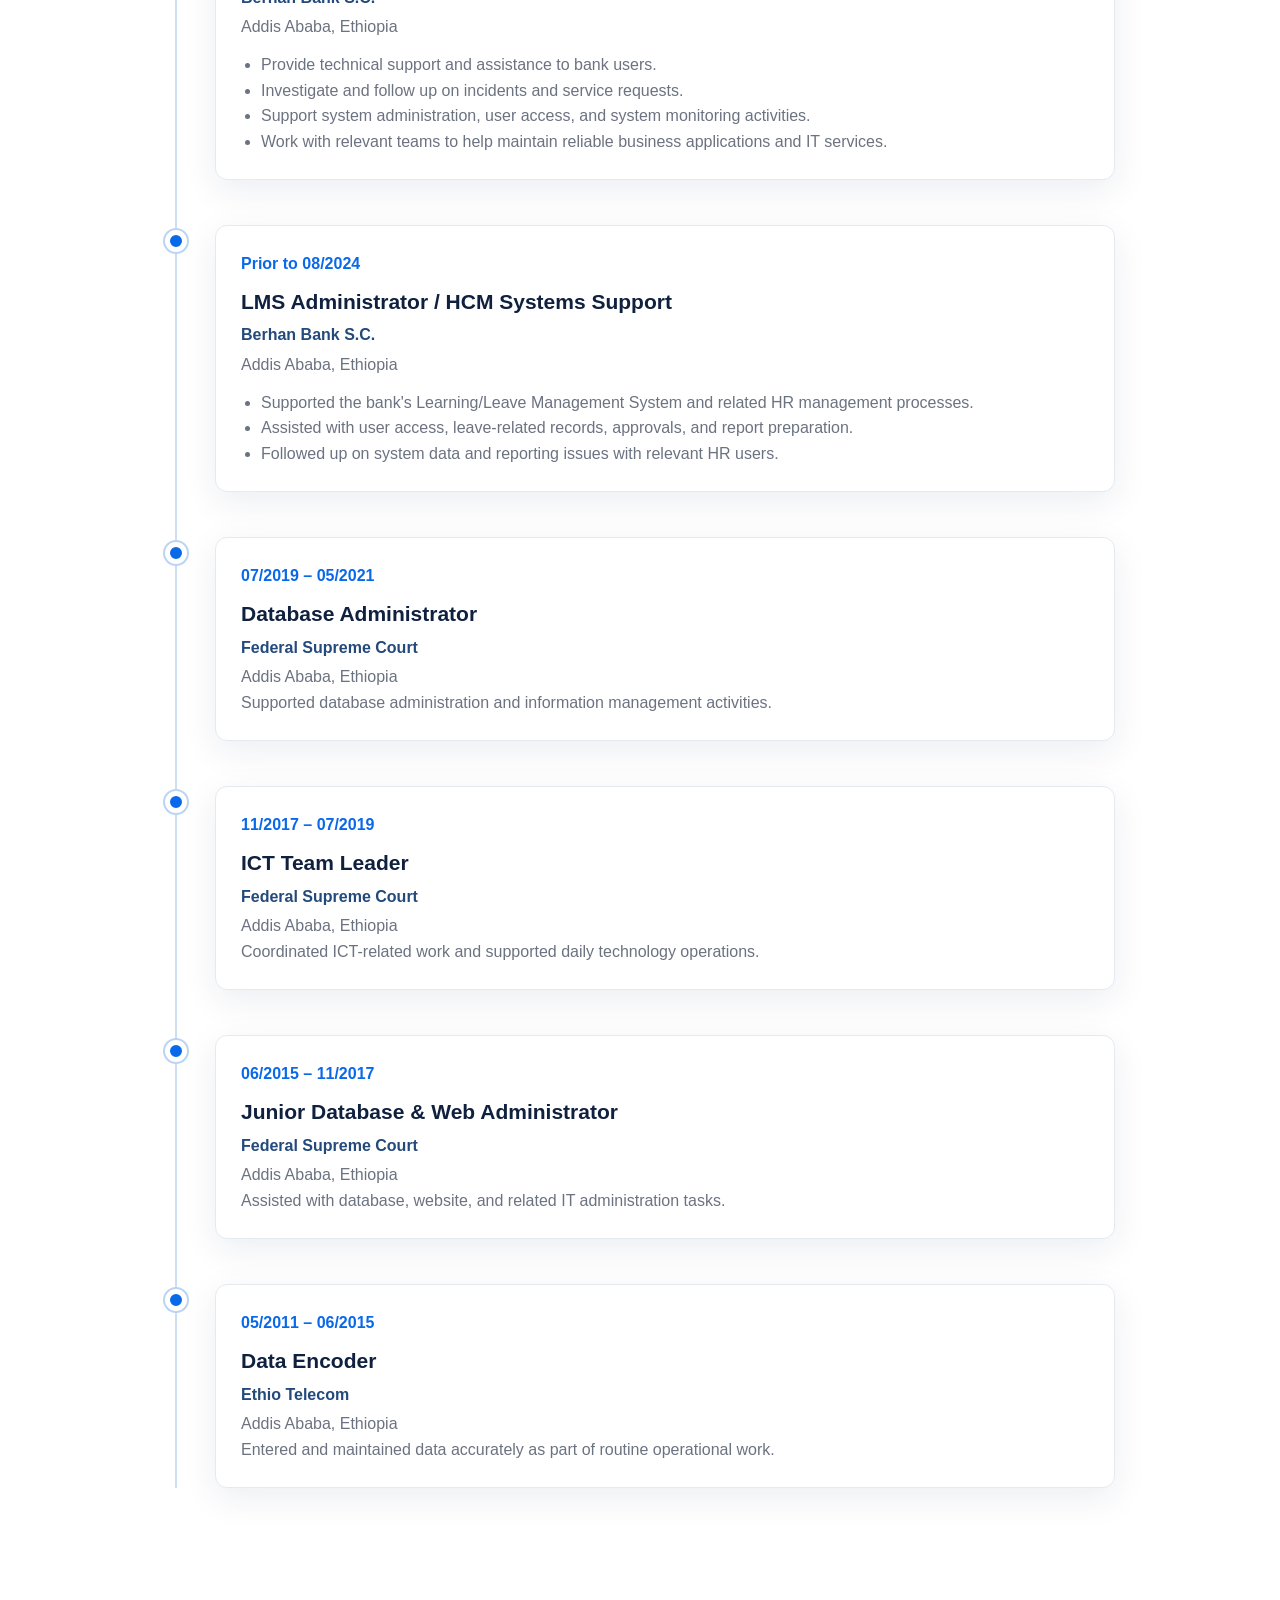
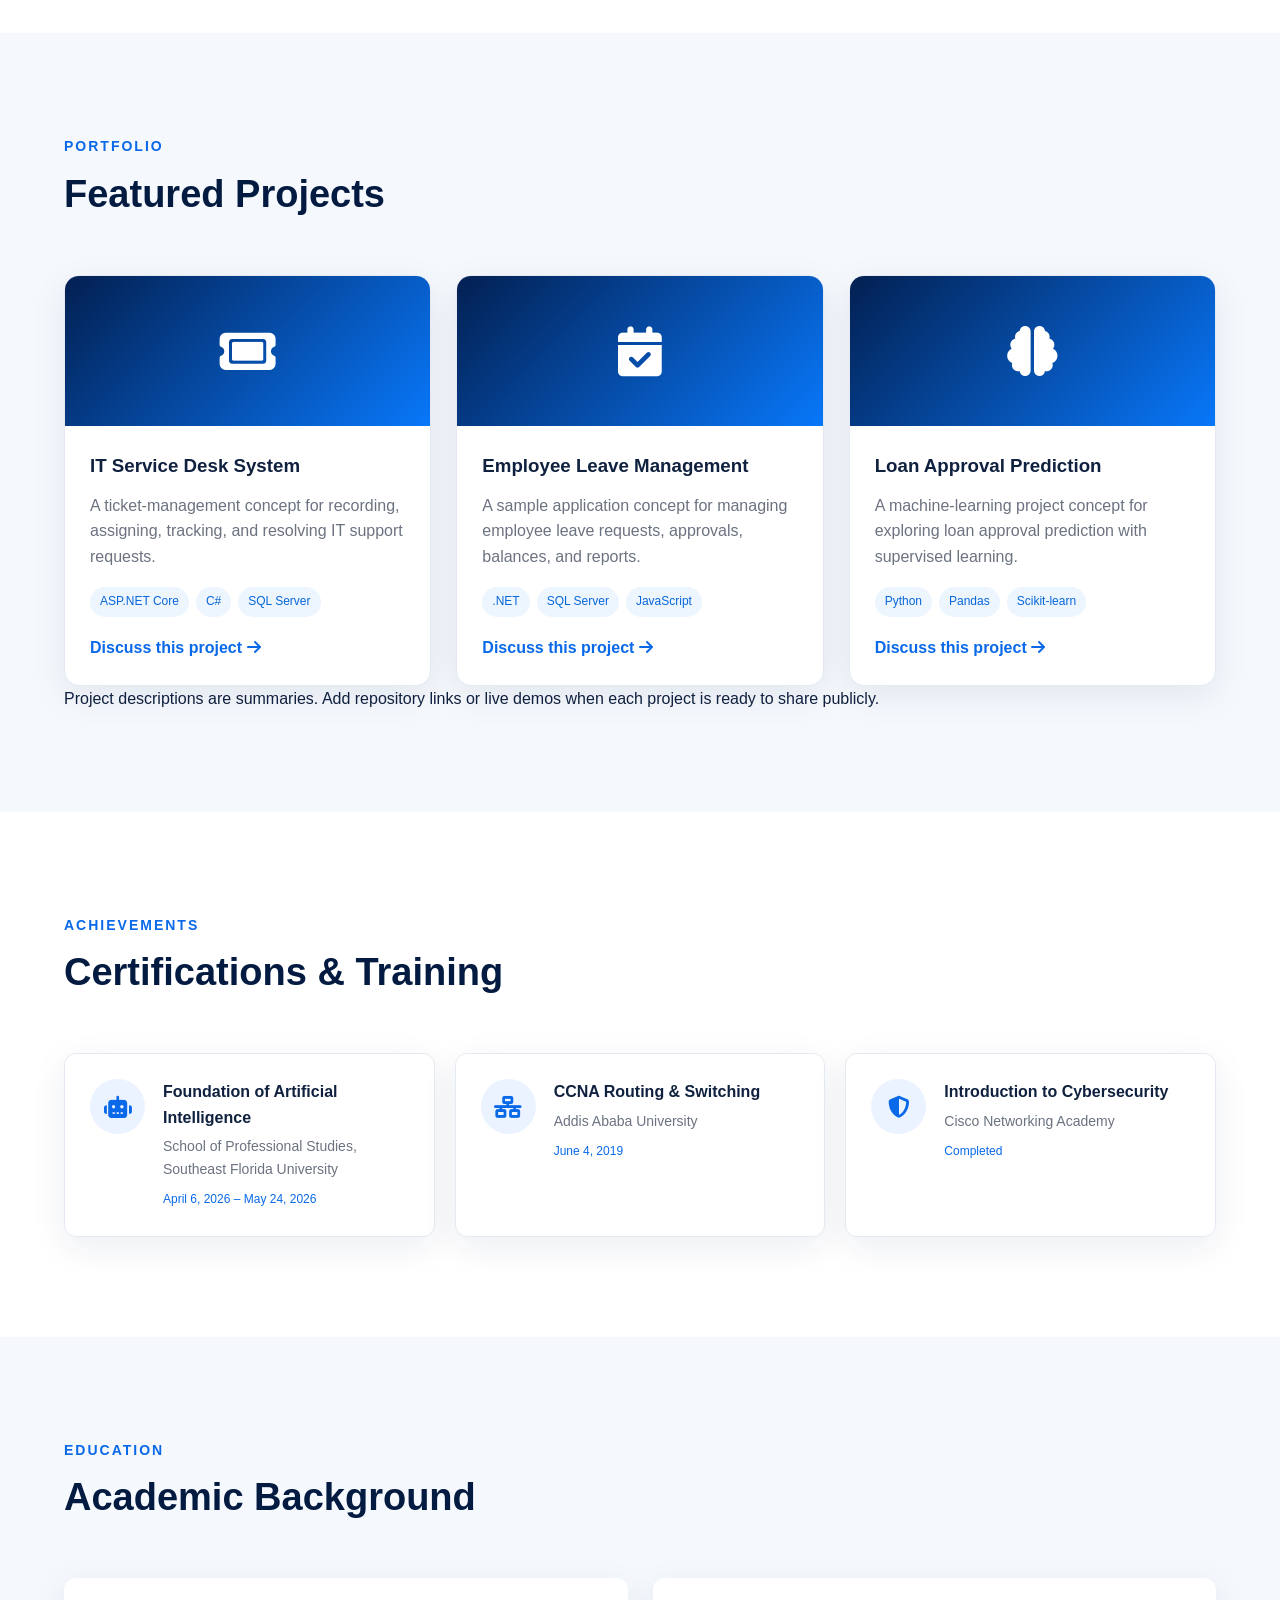
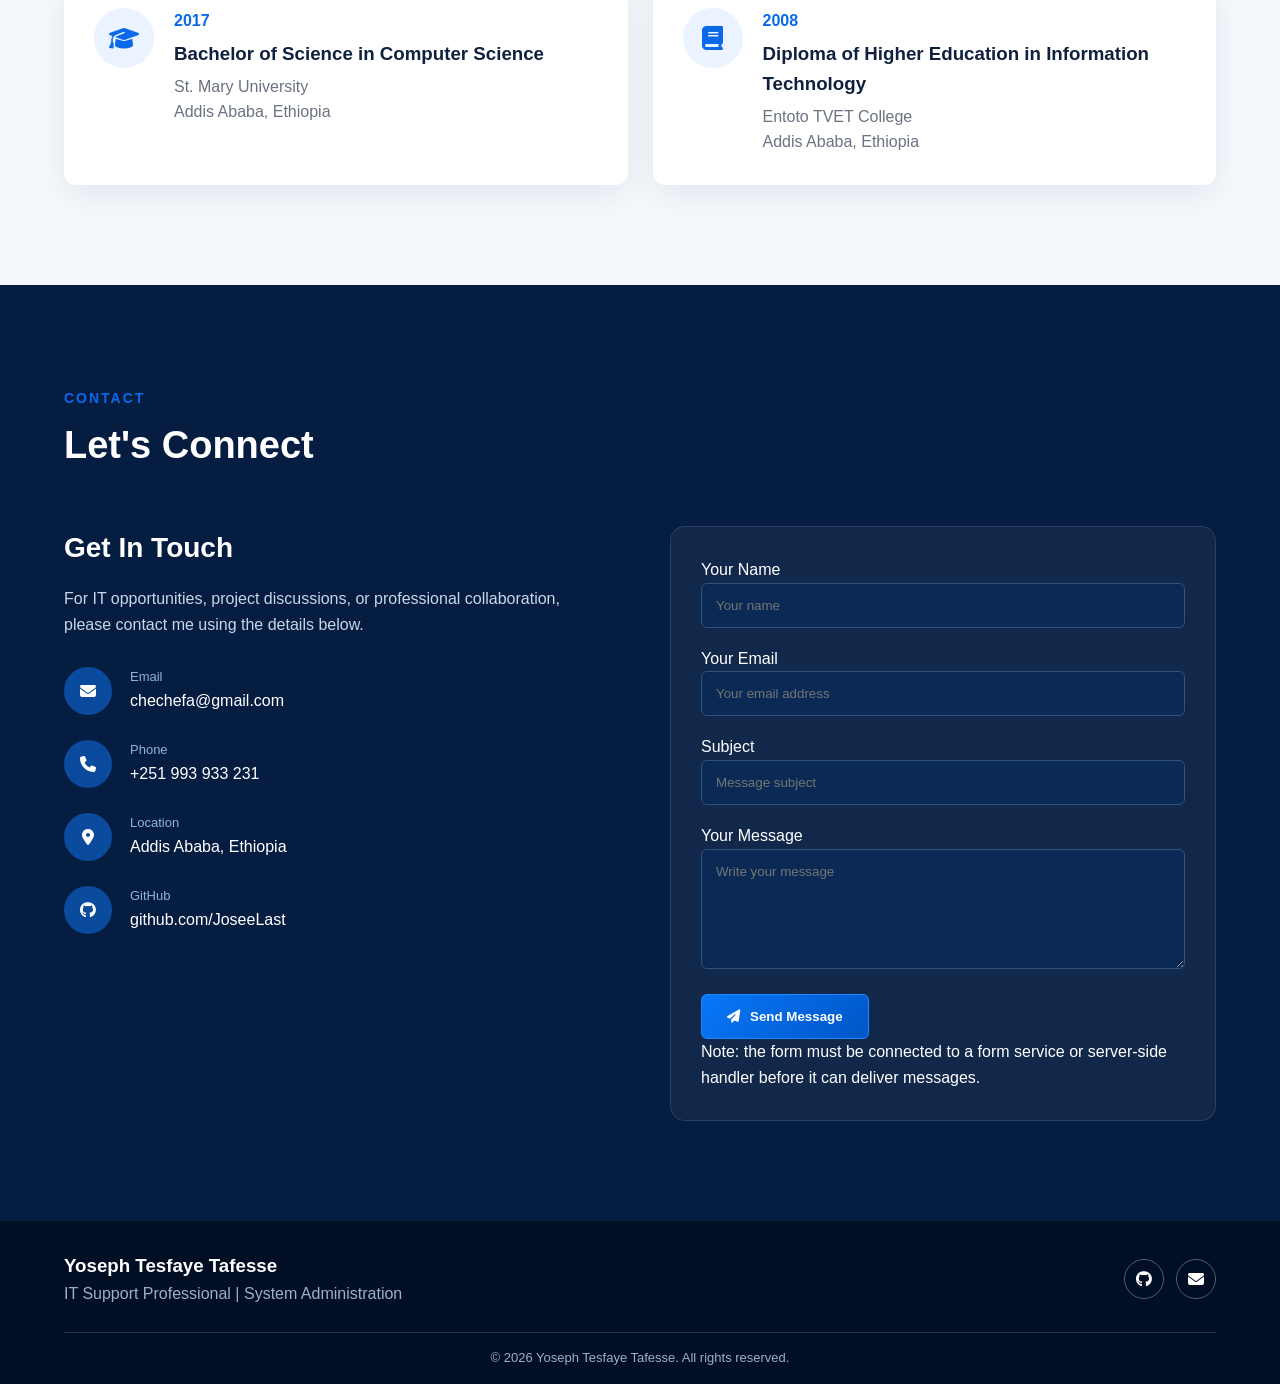
==== commit 1cdc8292: "Update index.html" ====
--- a/index.html
+++ b/index.html
@@ -1,1577 +1,493 @@
 <!DOCTYPE html>
 <html lang="en">
-
 <head>
-
     <meta charset="UTF-8">
-
-    <meta name="viewport"
-          content="width=device-width, initial-scale=1.0">
-
-    <meta name="description"
-          content="Yoseph Tesfaye Tafesse - IT Professional Portfolio">
-
-    <meta name="keywords"
-          content="IT Professional, IT Support, System Administration, .NET, SQL Server, Azure, DevOps">
-
-    <meta name="author"
-          content="Yoseph Tesfaye Tafesse">
-
-    <title>
-        Yoseph Tesfaye Tafesse | IT Professional
-    </title>
-
-    <!-- CSS -->
-    <link rel="stylesheet"
-          href="css/style.css">
-
-    <!-- Font Awesome Icons -->
-    <link rel="stylesheet"
-          href="https://cdnjs.cloudflare.com/ajax/libs/font-awesome/6.5.2/css/all.min.css">
-
+    <meta name="viewport" content="width=device-width, initial-scale=1.0">
+    <meta name="description" content="Yoseph Tesfaye Tafesse's professional portfolio: IT support, service desk operations, system administration, HR management systems, and application support.">
+    <meta name="keywords" content="Yoseph Tesfaye Tafesse, IT Support, Service Desk, System Administration, Application Support, HR Management Systems, SQL Server, Cybersecurity">
+    <meta name="author" content="Yoseph Tesfaye Tafesse">
+    <meta name="theme-color" content="#12233f">
+    <title>Yoseph Tesfaye Tafesse | IT Support Professional</title>
+
+    <!-- Keep this path aligned with your existing project folder structure. -->
+    <link rel="stylesheet" href="css/style.css">
+    <link rel="stylesheet" href="https://cdnjs.cloudflare.com/ajax/libs/font-awesome/6.5.2/css/all.min.css">
 </head>
-
-
 <body>
-
-
-<!-- =====================================================
-     NAVIGATION
-===================================================== -->
-
-<header class="header">
-
-    <nav class="navbar">
-
-        <a href="#home" class="logo">
-
-            <span class="logo-icon">
-                YT
-            </span>
-
-            <span>
-                Yoseph Tesfaye
-            </span>
-
-        </a>
-
-
-        <ul class="nav-links" id="navLinks">
-
-            <li>
-                <a href="#home" class="active">
-                    Home
-                </a>
-            </li>
-
-            <li>
-                <a href="#about">
-                    About
-                </a>
-            </li>
-
-            <li>
-                <a href="#experience">
-                    Experience
-                </a>
-            </li>
-
-            <li>
-                <a href="#skills">
-                    Skills
-                </a>
-            </li>
-
-            <li>
-                <a href="#projects">
-                    Projects
-                </a>
-            </li>
-
-            <li>
-                <a href="#certificates">
-                    Certificates
-                </a>
-            </li>
-
-            <li>
-                <a href="#education">
-                    Education
-                </a>
-            </li>
-
-            <li>
-                <a href="#contact">
-                    Contact
-                </a>
-            </li>
-
-        </ul>
-
-
-        <div class="nav-actions">
-
-            <button id="themeToggle"
-                    class="theme-btn"
-                    aria-label="Toggle dark mode">
-
-                <i class="fas fa-moon"></i>
-
-            </button>
-
-
-            <button id="menuToggle"
-                    class="menu-btn"
-                    aria-label="Open menu">
-
-                <i class="fas fa-bars"></i>
-
-            </button>
-
+    <!-- Main navigation -->
+    <header class="header">
+        <nav class="navbar" aria-label="Main navigation">
+            <a href="#home" class="logo" aria-label="Yoseph Tesfaye Tafesse home">
+                <span class="logo-icon" aria-hidden="true">YT</span>
+                <span>Yoseph Tesfaye</span>
+            </a>
+
+            <ul class="nav-links" id="navLinks">
+                <li><a href="#home" class="active">Home</a></li>
+                <li><a href="#about">About</a></li>
+                <li><a href="#experience">Experience</a></li>
+                <li><a href="#skills">Skills</a></li>
+                <li><a href="#projects">Projects</a></li>
+                <li><a href="#certificates">Certificates</a></li>
+                <li><a href="#education">Education</a></li>
+                <li><a href="#contact">Contact</a></li>
+            </ul>
+
+            <div class="nav-actions">
+                <button type="button" id="themeToggle" class="theme-btn" aria-label="Toggle dark mode" title="Toggle dark mode">
+                    <i class="fas fa-moon" aria-hidden="true"></i>
+                </button>
+                <button type="button" id="menuToggle" class="menu-btn" aria-label="Open navigation menu" aria-controls="navLinks" aria-expanded="false" title="Open menu">
+                    <i class="fas fa-bars" aria-hidden="true"></i>
+                </button>
+            </div>
+        </nav>
+    </header>
+
+    <main>
+        <!-- Hero / introduction -->
+        <section id="home" class="hero">
+            <div class="hero-background" aria-hidden="true"></div>
+            <div class="hero-container">
+                <div class="hero-profile">
+                    <div class="profile-image-container">
+                        <img src="images/Yoseph.jpg" alt="Portrait of Yoseph Tesfaye Tafesse" class="profile-image" fetchpriority="high">
+                    </div>
+
+                    <div class="social-icons" aria-label="Contact and professional links">
+                        <a href="https://github.com/JoseeLast" target="_blank" rel="noopener noreferrer" aria-label="GitHub profile" title="GitHub">
+                            <i class="fab fa-github" aria-hidden="true"></i>
+                        </a>
+                        <a href="mailto:chechefa@gmail.com" aria-label="Send email" title="Email">
+                            <i class="fas fa-envelope" aria-hidden="true"></i>
+                        </a>
+                        <a href="tel:+251993933231" aria-label="Call Yoseph" title="Phone">
+                            <i class="fas fa-phone" aria-hidden="true"></i>
+                        </a>
+                    </div>
+
+                    <a href="cv/Yoseph-Tesfaye-CV.pdf" class="btn btn-primary cv-btn" download>
+                        <i class="fas fa-download" aria-hidden="true"></i>
+                        Download CV
+                    </a>
+                </div>
+
+                <div class="hero-content">
+                    <p class="hello-text">Hello, I'm</p>
+                    <h1>Yoseph Tesfaye Tafesse</h1>
+                    <h2>IT Support Professional <span aria-hidden="true">|</span> System Administration</h2>
+                    <p class="hero-description">
+                        An IT professional with experience in service desk support, system administration,
+                        HR management systems, database management, user assistance, troubleshooting, and
+                        maintaining reliable business applications.
+                    </p>
+
+                    <div class="contact-mini">
+                        <a href="tel:+251993933231"><i class="fas fa-phone" aria-hidden="true"></i> +251 993 933 231</a>
+                        <a href="tel:+251913590717"><i class="fas fa-phone" aria-hidden="true"></i> +251 913 590 717</a>
+                        <a href="mailto:chechefa@gmail.com"><i class="fas fa-envelope" aria-hidden="true"></i> chechefa@gmail.com</a>
+                        <span><i class="fas fa-location-dot" aria-hidden="true"></i> Addis Ababa, Ethiopia</span>
+                    </div>
+
+                    <div class="hero-buttons">
+                        <a href="#about" class="btn btn-primary"><i class="fas fa-user" aria-hidden="true"></i> More About Me</a>
+                        <a href="#projects" class="btn btn-outline"><i class="fas fa-briefcase" aria-hidden="true"></i> View My Projects</a>
+                    </div>
+                </div>
+            </div>
+        </section>
+
+        <!-- Professional summary -->
+        <section id="about" class="section">
+            <div class="section-container">
+                <div class="section-heading">
+                    <span>ABOUT ME</span>
+                    <h2>Professional Summary</h2>
+                </div>
+
+                <div class="about-grid">
+                    <div class="about-text">
+                        <p>
+                            I am an IT professional with practical experience in IT support, service desk operations,
+                            system administration, HR management systems, database management, data reporting,
+                            website development, information system integrity, and technical troubleshooting.
+                            My work has included supporting users, maintaining business systems, and helping teams
+                            resolve application and access-related issues.
+                        </p>
+                        <p>
+                            I value dependable service, clear communication, teamwork, and continuous learning.
+                            I am interested in opportunities that let me strengthen my skills in IT application
+                            support, system administration, cybersecurity, and software development.
+                        </p>
+
+                        <div class="about-cards">
+                            <article class="about-card">
+                                <div class="about-card-icon"><i class="fas fa-bullseye" aria-hidden="true"></i></div>
+                                <h3>Career Aim</h3>
+                                <p>To provide reliable IT services and grow into roles with greater responsibility in application support and system administration.</p>
+                            </article>
+                            <article class="about-card">
+                                <div class="about-card-icon"><i class="fas fa-rocket" aria-hidden="true"></i></div>
+                                <h3>My Mission</h3>
+                                <p>To help users and organizations work effectively through practical, secure, and well-supported technology solutions.</p>
+                            </article>
+                            <article class="about-card">
+                                <div class="about-card-icon"><i class="fas fa-award" aria-hidden="true"></i></div>
+                                <h3>Core Values</h3>
+                                <ul>
+                                    <li>Integrity</li>
+                                    <li>Commitment</li>
+                                    <li>Teamwork</li>
+                                    <li>Continuous improvement</li>
+                                </ul>
+                            </article>
+                        </div>
+                    </div>
+                </div>
+            </div>
+        </section>
+
+        <!-- Skills: no percentage scores are shown so the page does not imply unverified proficiency ratings. -->
+        <section id="skills" class="section skills-section">
+            <div class="section-container">
+                <div class="section-heading">
+                    <span>EXPERTISE</span>
+                    <h2>Technical Skills</h2>
+                </div>
+
+                <div class="skills-grid">
+                    <article class="skill-card">
+                        <div class="skill-icon"><i class="fas fa-server" aria-hidden="true"></i></div>
+                        <div><h3>System Administration</h3><p>System maintenance, installation, and operational support</p></div>
+                    </article>
+                    <article class="skill-card">
+                        <div class="skill-icon"><i class="fas fa-headset" aria-hidden="true"></i></div>
+                        <div><h3>IT Support &amp; User Assistance</h3><p>Service desk support, incident follow-up, and troubleshooting</p></div>
+                    </article>
+                    <article class="skill-card">
+                        <div class="skill-icon"><i class="fas fa-users" aria-hidden="true"></i></div>
+                        <div><h3>HR Management Systems</h3><p>Employee records, leave processes, and system user support</p></div>
+                    </article>
+                    <article class="skill-card">
+                        <div class="skill-icon"><i class="fas fa-database" aria-hidden="true"></i></div>
+                        <div><h3>Data Management &amp; Reporting</h3><p>Database-related support, information management, and reports</p></div>
+                    </article>
+                    <article class="skill-card">
+                        <div class="skill-icon"><i class="fas fa-shield-halved" aria-hidden="true"></i></div>
+                        <div><h3>Information System Integrity</h3><p>Attention to data quality, appropriate access, and reliable system operation</p></div>
+                    </article>
+                    <article class="skill-card">
+                        <div class="skill-icon"><i class="fab fa-microsoft" aria-hidden="true"></i></div>
+                        <div><h3>Active Directory</h3><p>User account and access-related support</p></div>
+                    </article>
+                    <article class="skill-card">
+                        <div class="skill-icon"><i class="fas fa-screwdriver-wrench" aria-hidden="true"></i></div>
+                        <div><h3>Technical Troubleshooting</h3><p>Issue investigation, diagnosis, and resolution follow-up</p></div>
+                    </article>
+                    <article class="skill-card">
+                        <div class="skill-icon"><i class="fas fa-envelope" aria-hidden="true"></i></div>
+                        <div><h3>Microsoft Exchange Server 2019</h3><p>Email service and user support</p></div>
+                    </article>
+                    <article class="skill-card">
+                        <div class="skill-icon"><i class="fas fa-file-alt" aria-hidden="true"></i></div>
+                        <div><h3>Microsoft Office</h3><p>Documentation, spreadsheets, and professional reporting</p></div>
+                    </article>
+                    <article class="skill-card">
+                        <div class="skill-icon"><i class="fas fa-code" aria-hidden="true"></i></div>
+                        <div><h3>Web &amp; Application Development</h3><p>HTML, CSS, JavaScript, and learning .NET development</p></div>
+                    </article>
+                    <article class="skill-card">
+                        <div class="skill-icon"><i class="fas fa-language" aria-hidden="true"></i></div>
+                        <div><h3>Languages</h3><p>English, Amharic, and Tigrigna</p></div>
+                    </article>
+                </div>
+            </div>
+        </section>
+
+        <!-- Work history: corrected duplicated/nested timeline and removed the unsupported DevOps Engineer role. -->
+        <section id="experience" class="section">
+            <div class="section-container">
+                <div class="section-heading">
+                    <span>CAREER</span>
+                    <h2>Professional Experience</h2>
+                </div>
+
+                <div class="timeline">
+                    <article class="timeline-item">
+                        <div class="timeline-dot" aria-hidden="true"></div>
+                        <div class="timeline-content">
+                            <span class="timeline-date">06/2024 – Present</span>
+                            <h3>Service Desk Specialist</h3>
+                            <h4>Berhan Bank S.C.</h4>
+                            <p>Addis Ababa, Ethiopia</p>
+                            <ul>
+                                <li>Provide technical support and assistance to bank users.</li>
+                                <li>Investigate and follow up on incidents and service requests.</li>
+                                <li>Support system administration, user access, and system monitoring activities.</li>
+                                <li>Work with relevant teams to help maintain reliable business applications and IT services.</li>
+                            </ul>
+                        </div>
+                    </article>
+
+                    <article class="timeline-item">
+                        <div class="timeline-dot" aria-hidden="true"></div>
+                        <div class="timeline-content">
+                            <span class="timeline-date">Prior to 08/2024</span>
+                            <h3>LMS Administrator / HCM Systems Support</h3>
+                            <h4>Berhan Bank S.C.</h4>
+                            <p>Addis Ababa, Ethiopia</p>
+                            <ul>
+                                <li>Supported the bank's Learning/Leave Management System and related HR management processes.</li>
+                                <li>Assisted with user access, leave-related records, approvals, and report preparation.</li>
+                                <li>Followed up on system data and reporting issues with relevant HR users.</li>
+                            </ul>
+                        </div>
+                    </article>
+
+                    <article class="timeline-item">
+                        <div class="timeline-dot" aria-hidden="true"></div>
+                        <div class="timeline-content">
+                            <span class="timeline-date">07/2019 – 05/2021</span>
+                            <h3>Database Administrator</h3>
+                            <h4>Federal Supreme Court</h4>
+                            <p>Addis Ababa, Ethiopia</p>
+                            <p>Supported database administration and information management activities.</p>
+                        </div>
+                    </article>
+
+                    <article class="timeline-item">
+                        <div class="timeline-dot" aria-hidden="true"></div>
+                        <div class="timeline-content">
+                            <span class="timeline-date">11/2017 – 07/2019</span>
+                            <h3>ICT Team Leader</h3>
+                            <h4>Federal Supreme Court</h4>
+                            <p>Addis Ababa, Ethiopia</p>
+                            <p>Coordinated ICT-related work and supported daily technology operations.</p>
+                        </div>
+                    </article>
+
+                    <article class="timeline-item">
+                        <div class="timeline-dot" aria-hidden="true"></div>
+                        <div class="timeline-content">
+                            <span class="timeline-date">06/2015 – 11/2017</span>
+                            <h3>Junior Database &amp; Web Administrator</h3>
+                            <h4>Federal Supreme Court</h4>
+                            <p>Addis Ababa, Ethiopia</p>
+                            <p>Assisted with database, website, and related IT administration tasks.</p>
+                        </div>
+                    </article>
+
+                    <article class="timeline-item">
+                        <div class="timeline-dot" aria-hidden="true"></div>
+                        <div class="timeline-content">
+                            <span class="timeline-date">05/2011 – 06/2015</span>
+                            <h3>Data Encoder</h3>
+                            <h4>Ethio Telecom</h4>
+                            <p>Addis Ababa, Ethiopia</p>
+                            <p>Entered and maintained data accurately as part of routine operational work.</p>
+                        </div>
+                    </article>
+                </div>
+            </div>
+        </section>
+
+        <!-- Projects -->
+        <section id="projects" class="section projects-section">
+            <div class="section-container">
+                <div class="section-heading">
+                    <span>PORTFOLIO</span>
+                    <h2>Featured Projects</h2>
+                </div>
+
+                <div class="projects-grid">
+                    <article class="project-card">
+                        <div class="project-icon"><i class="fas fa-ticket" aria-hidden="true"></i></div>
+                        <div class="project-content">
+                            <h3>IT Service Desk System</h3>
+                            <p>A ticket-management concept for recording, assigning, tracking, and resolving IT support requests.</p>
+                            <div class="technology-tags"><span>ASP.NET Core</span><span>C#</span><span>SQL Server</span></div>
+                            <a href="#contact" class="project-link">Discuss this project <i class="fas fa-arrow-right" aria-hidden="true"></i></a>
+                        </div>
+                    </article>
+
+                    <article class="project-card">
+                        <div class="project-icon"><i class="fas fa-calendar-check" aria-hidden="true"></i></div>
+                        <div class="project-content">
+                            <h3>Employee Leave Management</h3>
+                            <p>A sample application concept for managing employee leave requests, approvals, balances, and reports.</p>
+                            <div class="technology-tags"><span>.NET</span><span>SQL Server</span><span>JavaScript</span></div>
+                            <a href="#contact" class="project-link">Discuss this project <i class="fas fa-arrow-right" aria-hidden="true"></i></a>
+                        </div>
+                    </article>
+
+                    <article class="project-card">
+                        <div class="project-icon"><i class="fas fa-brain" aria-hidden="true"></i></div>
+                        <div class="project-content">
+                            <h3>Loan Approval Prediction</h3>
+                            <p>A machine-learning project concept for exploring loan approval prediction with supervised learning.</p>
+                            <div class="technology-tags"><span>Python</span><span>Pandas</span><span>Scikit-learn</span></div>
+                            <a href="#contact" class="project-link">Discuss this project <i class="fas fa-arrow-right" aria-hidden="true"></i></a>
+                        </div>
+                    </article>
+                </div>
+                <p class="projects-note">Project descriptions are summaries. Add repository links or live demos when each project is ready to share publicly.</p>
+            </div>
+        </section>
+
+        <!-- Certificates -->
+        <section id="certificates" class="section">
+            <div class="section-container">
+                <div class="section-heading">
+                    <span>ACHIEVEMENTS</span>
+                    <h2>Certifications &amp; Training</h2>
+                </div>
+
+                <div class="certificates-grid">
+                    <article class="certificate-card">
+                        <div class="certificate-icon"><i class="fas fa-robot" aria-hidden="true"></i></div>
+                        <div>
+                            <h3>Foundation of Artificial Intelligence</h3>
+                            <p>School of Professional Studies, Southeast Florida University</p>
+                            <span>April 6, 2026 – May 24, 2026</span>
+                        </div>
+                    </article>
+                    <article class="certificate-card">
+                        <div class="certificate-icon"><i class="fas fa-network-wired" aria-hidden="true"></i></div>
+                        <div>
+                            <h3>CCNA Routing &amp; Switching</h3>
+                            <p>Addis Ababa University</p>
+                            <span>June 4, 2019</span>
+                        </div>
+                    </article>
+                    <article class="certificate-card">
+                        <div class="certificate-icon"><i class="fas fa-shield-halved" aria-hidden="true"></i></div>
+                        <div>
+                            <h3>Introduction to Cybersecurity</h3>
+                            <p>Cisco Networking Academy</p>
+                            <span>Completed</span>
+                        </div>
+                    </article>
+                </div>
+            </div>
+        </section>
+
+        <!-- Education -->
+        <section id="education" class="section education-section">
+            <div class="section-container">
+                <div class="section-heading">
+                    <span>EDUCATION</span>
+                    <h2>Academic Background</h2>
+                </div>
+
+                <div class="education-grid">
+                    <article class="education-card">
+                        <div class="education-icon"><i class="fas fa-graduation-cap" aria-hidden="true"></i></div>
+                        <div>
+                            <span>2017</span>
+                            <h3>Bachelor of Science in Computer Science</h3>
+                            <p>St. Mary University</p>
+                            <p>Addis Ababa, Ethiopia</p>
+                        </div>
+                    </article>
+                    <article class="education-card">
+                        <div class="education-icon"><i class="fas fa-book" aria-hidden="true"></i></div>
+                        <div>
+                            <span>2008</span>
+                            <h3>Diploma of Higher Education in Information Technology</h3>
+                            <p>Entoto TVET College</p>
+                            <p>Addis Ababa, Ethiopia</p>
+                        </div>
+                    </article>
+                </div>
+            </div>
+        </section>
+
+        <!-- Contact -->
+        <section id="contact" class="section contact-section">
+            <div class="section-container">
+                <div class="section-heading">
+                    <span>CONTACT</span>
+                    <h2>Let's Connect</h2>
+                </div>
+
+                <div class="contact-grid">
+                    <div class="contact-info">
+                        <h3>Get In Touch</h3>
+                        <p>For IT opportunities, project discussions, or professional collaboration, please contact me using the details below.</p>
+
+                        <div class="contact-item">
+                            <i class="fas fa-envelope" aria-hidden="true"></i>
+                            <div><span>Email</span><a href="mailto:chechefa@gmail.com">chechefa@gmail.com</a></div>
+                        </div>
+                        <div class="contact-item">
+                            <i class="fas fa-phone" aria-hidden="true"></i>
+                            <div><span>Phone</span><a href="tel:+251993933231">+251 993 933 231</a></div>
+                        </div>
+                        <div class="contact-item">
+                            <i class="fas fa-location-dot" aria-hidden="true"></i>
+                            <div><span>Location</span><p>Addis Ababa, Ethiopia</p></div>
+                        </div>
+                        <div class="contact-item">
+                            <i class="fab fa-github" aria-hidden="true"></i>
+                            <div><span>GitHub</span><a href="https://github.com/JoseeLast" target="_blank" rel="noopener noreferrer">github.com/JoseeLast</a></div>
+                        </div>
+                    </div>
+
+                    <!-- This static page needs a mail-service/backend integration for direct form submission. -->
+                    <form class="contact-form" id="contactForm">
+                        <div class="form-group">
+                            <label for="name">Your Name</label>
+                            <input type="text" id="name" name="name" placeholder="Your name" autocomplete="name" required>
+                        </div>
+                        <div class="form-group">
+                            <label for="email">Your Email</label>
+                            <input type="email" id="email" name="email" placeholder="Your email address" autocomplete="email" required>
+                        </div>
+                        <div class="form-group">
+                            <label for="subject">Subject</label>
+                            <input type="text" id="subject" name="subject" placeholder="Message subject" required>
+                        </div>
+                        <div class="form-group">
+                            <label for="message">Your Message</label>
+                            <textarea id="message" name="message" rows="6" placeholder="Write your message" required></textarea>
+                        </div>
+                        <button type="submit" class="btn btn-primary">
+                            <i class="fas fa-paper-plane" aria-hidden="true"></i>
+                            Send Message
+                        </button>
+                        <p class="form-note">Note: the form must be connected to a form service or server-side handler before it can deliver messages.</p>
+                    </form>
+                </div>
+            </div>
+        </section>
+    </main>
+
+    <!-- Footer -->
+    <footer class="footer">
+        <div class="footer-container">
+            <div>
+                <h3>Yoseph Tesfaye Tafesse</h3>
+                <p>IT Support Professional | System Administration</p>
+            </div>
+            <div class="footer-social" aria-label="Footer links">
+                <a href="https://github.com/JoseeLast" target="_blank" rel="noopener noreferrer" aria-label="GitHub profile" title="GitHub"><i class="fab fa-github" aria-hidden="true"></i></a>
+                <a href="mailto:chechefa@gmail.com" aria-label="Email Yoseph" title="Email"><i class="fas fa-envelope" aria-hidden="true"></i></a>
+            </div>
         </div>
-
-    </nav>
-
-</header>
-
-
-
-<!-- =====================================================
-     HERO
-===================================================== -->
-
-<section id="home" class="hero">
-
-    <div class="hero-background"></div>
-
-    <div class="hero-container">
-
-
-        <!-- PROFILE -->
-        <div class="hero-profile">
-
-            <div class="profile-image-container">
-
-                <img src="images/Yoseph.jpg"
-                     alt="Yoseph Tesfaye Tafesse"
-                     class="profile-image">
-
-            </div>
-
-
-            <div class="social-icons">
-
-                <a href="#"
-                   aria-label="LinkedIn">
-
-                    <i class="fab fa-linkedin-in"></i>
-
-                </a>
-
-                <a href="#"
-                   aria-label="GitHub">
-
-                    <i class="fab fa-github"></i>
-
-                </a>
-
-                <a href="mailto:Chechefa@gmail.com"
-                   aria-label="Email">
-
-                    <i class="fas fa-envelope"></i>
-
-                </a>
-
-                <a href="tel:+251993933231"
-                   aria-label="Phone">
-
-                    <i class="fas fa-phone"></i>
-
-                </a>
-
-            </div>
-
-
-            <a href="cv/Yoseph-Tesfaye-CV.pdf"
-               class="btn btn-primary cv-btn"
-               download>
-
-                <i class="fas fa-download"></i>
-
-                Download CV
-
-            </a>
-
+        <div class="footer-bottom">
+            <p>&copy; <span id="currentYear">2026</span> Yoseph Tesfaye Tafesse. All rights reserved.</p>
         </div>
-
-
-
-        <!-- HERO CONTENT -->
-
-        <div class="hero-content">
-
-            <p class="hello-text">
-                Hello, I'm
-            </p>
-
-
-            <h1>
-                Yoseph Tesfaye Tafesse 
-            </h1>
-
-
-            <h2>
-                IT Support Professional
-                <span>|</span>
-                System Administration
-            </h2>
-
-
-            <p class="hero-description">
-
-                Motivated and detail-oriented IT professional
-                with hands-on experience in IT support,
-                system administration, application support,
-                database management and user assistance.
-
-            </p>
-
-
-            <div class="contact-mini">
-
-                <a href="tel:+251993933231">
-
-                    <i class="fas fa-phone"></i>
-
-                    +251 993 933 231
-
-                </a>
-
-
-                <a href="tel:+251913590717">
-
-                    <i class="fas fa-phone"></i>
-
-                    +251 913 590 717
-
-                </a>
-
-
-                <a href="mailto:chechefa@gmail.com">
-
-                    <i class="fas fa-envelope"></i>
-
-                    Email
-
-                </a>
-
-
-                <span>
-
-                    <i class="fas fa-location-dot"></i>
-
-                    Addis Ababa, Ethiopia
-
-                </span>
-
-            </div>
-
-
-            <div class="hero-buttons">
-
-                <a href="#about"
-                   class="btn btn-primary">
-
-                    <i class="fas fa-user"></i>
-
-                    More About Me
-
-                </a>
-
-
-                <a href="#projects"
-                   class="btn btn-outline">
-
-                    <i class="fas fa-briefcase"></i>
-
-                    View My Projects
-
-                </a>
-
-            </div>
-
-        </div>
-
-    </div>
-
-</section>
-
-
-
-<!-- =====================================================
-     ABOUT
-===================================================== -->
-
-<section id="about" class="section">
-
-    <div class="section-container">
-
-        <div class="section-heading">
-
-            <span>
-                ABOUT ME
-            </span>
-
-            <h2>
-                Professional Summary
-            </h2>
-
-        </div>
-
-
-        <div class="about-grid">
-
-
-            <div class="about-text">
-
-                <p>
-
-                    I am an IT professional with hands-on
-                    experience in website design and development.technical support, system
-                    administration, human resource management
-                    systems, database management, information
-                    system integrity and troubleshooting.
-
-                </p>
-
-
-                <p>
-
-                    I am passionate about delivering efficient
-                    and reliable IT solutions, supporting users,
-                    maintaining systems and continuously
-                    developing my technical skills.
-
-                </p>
-
-
-                <div class="about-cards">
-
-
-                    <div class="about-card">
-
-                        <div class="about-card-icon">
-
-                            <i class="fas fa-bullseye"></i>
-
-                        </div>
-
-                        <h3>
-                            Career Aim
-                        </h3>
-
-                        <p>
-
-                            To achieve my professional potential
-                            by providing valuable IT services and
-                            technical support.
-
-                        </p>
-
-                    </div>
-
-
-                    <div class="about-card">
-
-                        <div class="about-card-icon">
-
-                            <i class="fas fa-rocket"></i>
-
-                        </div>
-
-                        <h3>
-                            My Mission
-                        </h3>
-
-                        <p>
-
-                            To use my skills and experience for
-                            organizational benefit and
-                            technological excellence.
-
-                        </p>
-
-                    </div>
-
-
-                    <div class="about-card">
-
-                        <div class="about-card-icon">
-
-                            <i class="fas fa-award"></i>
-
-                        </div>
-
-                        <h3>
-                            Values
-                        </h3>
-
-                        <ul>
-
-                            <li>Integrity</li>
-
-                            <li>Commitment</li>
-
-                            <li>Teamwork</li>
-
-                            <li>Excellence</li>
-
-                        </ul>
-
-                    </div>
-
-
-                </div>
-
-            </div>
-
-
-        </div>
-
-    </div>
-
-</section>
-
-
-
-<!-- =====================================================
-     SKILLS
-===================================================== -->
-
-<section id="skills" class="section skills-section">
-
-    <div class="section-container">
-
-        <div class="section-heading">
-
-            <span>
-                EXPERTISE
-            </span>
-
-            <h2>
-                Technical Skills
-            </h2>
-
-        </div>
-
-
-        <div class="skills-grid">
-
-
-            <div class="skill-card">
-
-                <div class="skill-icon">
-
-                    <i class="fas fa-server"></i>
-
-                </div>
-
-                <div>
-
-                    <h3>
-                        Systems Administration
-                    </h3>
-
-                    <div class="skill-bar">
-
-                        <span style="width: 90%"></span>
-
-                    </div>
-
-                </div>
-
-            </div>
-
-
-            <div class="skill-card">
-
-                <div class="skill-icon">
-
-                    <i class="fas fa-headset"></i>
-
-                </div>
-
-                <div>
-
-                    <h3>
-                        IT Support & Assistance
-                    </h3>
-
-                    <div class="skill-bar">
-
-                        <span style="width: 90%"></span>
-
-                    </div>
-
-                </div>
-
-            </div>
-
-
-            <div class="skill-card">
-
-                <div class="skill-icon">
-
-                    <i class="fas fa-users"></i>
-
-                </div>
-
-                <div>
-
-                    <h3>
-                        HR Management Systems
-                    </h3>
-
-                    <div class="skill-bar">
-
-                        <span style="width: 85%"></span>
-
-                    </div>
-
-                </div>
-
-            </div>
-
-
-            <div class="skill-card">
-
-                <div class="skill-icon">
-
-                    <i class="fas fa-database"></i>
-
-                </div>
-
-                <div>
-
-                    <h3>
-                        Database & Reporting
-                    </h3>
-
-                    <div class="skill-bar">
-
-                        <span style="width: 85%"></span>
-
-                    </div>
-
-                </div>
-
-            </div>
-
-
-            <div class="skill-card">
-
-                <div class="skill-icon">
-
-                    <i class="fas fa-shield-halved"></i>
-
-                </div>
-
-                <div>
-
-                    <h3>
-                        Information System Integrity
-                    </h3>
-
-                    <div class="skill-bar">
-
-                        <span style="width: 85%"></span>
-
-                    </div>
-
-                </div>
-
-            </div>
-
-
-            <div class="skill-card">
-
-                <div class="skill-icon">
-
-                    <i class="fab fa-windows"></i>
-
-                </div>
-
-                <div>
-
-                    <h3>
-                        Active Directory
-                    </h3>
-
-                    <div class="skill-bar">
-
-                        <span style="width: 80%"></span>
-
-                    </div>
-
-                </div>
-
-            </div>
-
-
-            <div class="skill-card">
-
-                <div class="skill-icon">
-
-                    <i class="fas fa-tools"></i>
-
-                </div>
-
-                <div>
-
-                    <h3>
-                        Troubleshooting
-                    </h3>
-
-                    <div class="skill-bar">
-
-                        <span style="width: 90%"></span>
-
-                    </div>
-
-                </div>
-
-            </div>
-
-
-            <div class="skill-card">
-
-                <div class="skill-icon">
-
-                    <i class="fas fa-envelope"></i>
-
-                </div>
-
-                <div>
-
-                    <h3>
-                        Microsoft Exchange
-                    </h3>
-
-                    <div class="skill-bar">
-
-                        <span style="width: 75%"></span>
-
-                    </div>
-
-                </div>
-
-            </div>
-
-
-        </div>
-
-    </div>
-
-</section>
-
-
-
-<!-- =====================================================
-     EXPERIENCE
-===================================================== -->
-
-<section id="experience" class="section">
-
-    <div class="section-container">
-
-        <div class="section-heading">
-
-            <span>
-                CAREER
-            </span>
-
-            <h2>
-                Professional Experience
-            </h2>
-
-        </div>
-
-  <div class="container">
-
-        <div class="section-header">
-
-            <span class="section-number">
-           
-            </span>
-
-            <div>
-
-                <p class="eyebrow">
-                    CAREER
-                </p>
-
-                <h2>
-                    Professional Experience
-                </h2>
-
-            </div>
-
-        </div>
-
-
-       <div class="timeline">
-
-    <!-- DEVOPS -->
-    <div class="timeline-item">
-
-        <div class="timeline-dot"></div>
-
-        <div class="timeline-content">
-
-            <span class="timeline-date">
-                09/2026 – Present
-            </span>
-
-            <h3>
-                DevOps Engineer
-            </h3>
-
-            <h4>
-                Berhan Bank S.C.
-            </h4>
-
-            <p>
-                Addis Ababa, Ethiopia
-            </p>
-
-            <ul>
-                <li>
-                    Supporting DevOps practices, deployment automation
-                    and application lifecycle management.
-                </li>
-
-                <li>
-                    Monitoring applications, systems and infrastructure
-                    to ensure reliability and availability.
-                </li>
-
-                <li>
-                    Supporting CI/CD pipelines and automated software
-                    deployment processes.
-                </li>
-
-                <li>
-                    Collaborating with development and IT teams to
-                    troubleshoot and resolve technical issues.
-                </li>
-            </ul>
-
-        </div>
-
-    </div>
-
-        <div class="timeline">
-
-
-            <div class="timeline-item">
-
-                <div class="timeline-dot"></div>
-
-                <div class="timeline-content">
-
-                    <span class="timeline-date">
-                        06/2024 – 09/2026
-                    </span>
-
-                    <h3>
-                        Server Desk Specialist I
-                    </h3>
-
-                    <h4>
-                        Berhan Bank S.C.
-                    </h4>
-
-                    <p>
-                        Addis Ababa, Ethiopia
-                    </p>
-
-                    <ul>
-
-                        <li>
-                            IT support and technical assistance
-                        </li>
-
-                        <li>
-                            System administration and troubleshooting
-                        </li>
-
-                        <li>
-                            User support and system monitoring
-                        </li>
-
-                    </ul>
-
-                </div>
-
-            </div>
-
-
-
-            <div class="timeline-item">
-
-                <div class="timeline-dot"></div>
-
-                <div class="timeline-content">
-
-                    <span class="timeline-date">
-                        05/2021 – 11/2021
-                    </span>
-
-                    <h3>
-                        Human Resources Officer I
-                    </h3>
-
-                    <h4>
-                        Berhan Bank S.C.
-                    </h4>
-
-                    <p>
-                        Leave System Administration
-                    </p>
-
-                </div>
-
-            </div>
-
-
-
-            <div class="timeline-item">
-
-                <div class="timeline-dot"></div>
-
-                <div class="timeline-content">
-
-                    <span class="timeline-date">
-                        07/2019 – 05/2021
-                    </span>
-
-                    <h3>
-                        Database Administrator
-                    </h3>
-
-                    <h4>
-                        Federal Supreme Court
-                    </h4>
-
-                    <p>
-                        Addis Ababa, Ethiopia
-                    </p>
-
-                </div>
-
-            </div>
-
-
-
-            <div class="timeline-item">
-
-                <div class="timeline-dot"></div>
-
-                <div class="timeline-content">
-
-                    <span class="timeline-date">
-                        11/2017 – 07/2019
-                    </span>
-
-                    <h3>
-                        ICT Team Leader
-                    </h3>
-
-                    <h4>
-                        Federal Supreme Court
-                    </h4>
-
-                    <p>
-                        Addis Ababa, Ethiopia
-                    </p>
-
-                </div>
-
-            </div>
-
-
-
-            <div class="timeline-item">
-
-                <div class="timeline-dot"></div>
-
-                <div class="timeline-content">
-
-                    <span class="timeline-date">
-                        06/2015 – 11/2017
-                    </span>
-
-                    <h3>
-                        Junior Database & Web Administrator
-                    </h3>
-
-                    <h4>
-                        Federal Supreme Court
-                    </h4>
-
-                    <p>
-                        Addis Ababa, Ethiopia
-                    </p>
-
-                </div>
-
-            </div>
-
-
-
-            <div class="timeline-item">
-
-                <div class="timeline-dot"></div>
-
-                <div class="timeline-content">
-
-                    <span class="timeline-date">
-                        05/2011 – 06/2015
-                    </span>
-
-                    <h3>
-                        Data Encoder
-                    </h3>
-
-                    <h4>
-                        Ethio Telecom
-                    </h4>
-
-                    <p>
-                        Addis Ababa, Ethiopia
-                    </p>
-
-                </div>
-
-            </div>
-
-
-        </div>
-
-    </div>
-
-</section>
-
-
-
-<!-- =====================================================
-     PROJECTS
-===================================================== -->
-
-<section id="projects"
-         class="section projects-section">
-
-    <div class="section-container">
-
-        <div class="section-heading">
-
-            <span>
-                PORTFOLIO
-            </span>
-
-            <h2>
-                Featured Projects
-            </h2>
-
-        </div>
-
-
-        <div class="projects-grid">
-
-
-            <article class="project-card">
-
-                <div class="project-icon">
-
-                    <i class="fas fa-ticket"></i>
-
-                </div>
-
-                <div class="project-content">
-
-                    <h3>
-                        IT Service Desk System
-                    </h3>
-
-                    <p>
-
-                        A professional IT ticket management
-                        system for creating, assigning,
-                        tracking and resolving support requests.
-
-                    </p>
-
-                    <div class="technology-tags">
-
-                        <span>ASP.NET Core</span>
-
-                        <span>C#</span>
-
-                        <span>SQL Server</span>
-
-                    </div>
-
-                    <a href="#"
-                       class="project-link">
-
-                        View Project
-                        <i class="fas fa-arrow-right"></i>
-
-                    </a>
-
-                </div>
-
-            </article>
-
-
-
-            <article class="project-card">
-
-                <div class="project-icon">
-
-                    <i class="fas fa-calendar-check"></i>
-
-                </div>
-
-                <div class="project-content">
-
-                    <h3>
-                        Employee Leave Management
-                    </h3>
-
-                    <p>
-
-                        A system for managing employee
-                        leave requests, approvals, balances
-                        and reports.
-
-                    </p>
-
-                    <div class="technology-tags">
-
-                        <span>.NET</span>
-
-                        <span>SQL Server</span>
-
-                        <span>JavaScript</span>
-
-                    </div>
-
-                    <a href="#"
-                       class="project-link">
-
-                        View Project
-                        <i class="fas fa-arrow-right"></i>
-
-                    </a>
-
-                </div>
-
-            </article>
-
-
-
-            <article class="project-card">
-
-                <div class="project-icon">
-
-                    <i class="fas fa-brain"></i>
-
-                </div>
-
-                <div class="project-content">
-
-                    <h3>
-                        Loan Approval Prediction
-                    </h3>
-
-                    <p>
-
-                        Machine learning project for
-                        predicting loan approval using
-                        supervised learning.
-
-                    </p>
-
-                    <div class="technology-tags">
-
-                        <span>Python</span>
-
-                        <span>Pandas</span>
-
-                        <span>Scikit-learn</span>
-
-                    </div>
-
-                    <a href="#"
-                       class="project-link">
-
-                        View Project
-                        <i class="fas fa-arrow-right"></i>
-
-                    </a>
-
-                </div>
-
-            </article>
-
-
-        </div>
-
-    </div>
-
-</section>
-
-
-
-<!-- =====================================================
-     CERTIFICATIONS
-===================================================== -->
-
-<section id="certificates" class="section">
-
-    <div class="section-container">
-
-        <div class="section-heading">
-
-            <span>
-                ACHIEVEMENTS
-            </span>
-
-            <h2>
-                Certifications
-            </h2>
-
-        </div>
-
-
-        <div class="certificates-grid">
-
-
-            <div class="certificate-card">
-
-                <div class="certificate-icon">
-
-                    <i class="fas fa-robot"></i>
-
-                </div>
-
-                <div>
-
-                    <h3>
-                        Foundation of Artificial Intelligence
-                    </h3>
-
-                    <p>
-                        School of Professional Studies,
-                        Florida University Southeast
-                    </p>
-
-                    <span>
-                        April 6, 2026 – May 24, 2026
-                    </span>
-
-                </div>
-
-            </div>
-
-
-            <div class="certificate-card">
-
-                <div class="certificate-icon">
-
-                    <i class="fas fa-network-wired"></i>
-
-                </div>
-
-                <div>
-
-                    <h3>
-                        CCNA R&S Certificate
-                    </h3>
-
-                    <p>
-                        Addis Ababa University
-                    </p>
-
-                    <span>
-                        June 4, 2019
-                    </span>
-
-                </div>
-
-            </div>
-
-
-            <div class="certificate-card">
-
-                <div class="certificate-icon">
-
-                    <i class="fas fa-shield-halved"></i>
-
-                </div>
-
-                <div>
-
-                    <h3>
-                        Introduction to Cybersecurity
-                    </h3>
-
-                    <p>
-                        Cisco Networking Academy
-                    </p>
-
-                </div>
-
-            </div>
-
-
-        </div>
-
-    </div>
-
-</section>
-
-
-
-<!-- =====================================================
-     EDUCATION
-===================================================== -->
-
-<section id="education"
-         class="section education-section">
-
-    <div class="section-container">
-
-        <div class="section-heading">
-
-            <span>
-                EDUCATION
-            </span>
-
-            <h2>
-                Academic Background
-            </h2>
-
-        </div>
-
-
-        <div class="education-grid">
-
-
-            <div class="education-card">
-
-                <div class="education-icon">
-
-                    <i class="fas fa-graduation-cap"></i>
-
-                </div>
-
-                <div>
-
-                    <span>
-                        2017
-                    </span>
-
-                    <h3>
-                        Bachelor of Science
-                        in Computer Science
-                    </h3>
-
-                    <p>
-                        St. Mary University
-                    </p>
-
-                    <p>
-                        Addis Ababa, Ethiopia
-                    </p>
-
-                </div>
-
-            </div>
-
-
-
-            <div class="education-card">
-
-                <div class="education-icon">
-
-                    <i class="fas fa-book"></i>
-
-                </div>
-
-                <div>
-
-                    <span>
-                        2008
-                    </span>
-
-                    <h3>
-                        Diploma in Information Technology
-                    </h3>
-
-                    <p>
-                        Entoto TVET College
-                    </p>
-
-                    <p>
-                        Addis Ababa, Ethiopia
-                    </p>
-
-                </div>
-
-            </div>
-
-
-        </div>
-
-    </div>
-
-</section>
-
-
-
-<!-- =====================================================
-     CONTACT
-===================================================== -->
-
-<section id="contact"
-         class="section contact-section">
-
-    <div class="section-container">
-
-        <div class="section-heading">
-
-            <span>
-                CONTACT
-            </span>
-
-            <h2>
-                Let's Connect
-            </h2>
-
-        </div>
-
-
-        <div class="contact-grid">
-
-
-            <div class="contact-info">
-
-                <h3>
-                    Get In Touch
-                </h3>
-
-                <p>
-
-                    If you would like to discuss an
-                    IT opportunity, project or
-                    professional collaboration,
-                    feel free to contact me.
-
-                </p>
-
-
-                <div class="contact-item">
-
-                    <i class="fas fa-envelope"></i>
-
-                    <div>
-
-                        <span>Email</span>
-
-                        <a href="mailto:chechefa@gmail.com">
-                            chechefa@gmail.com
-                        </a>
-
-                    </div>
-
-                </div>
-
-
-                <div class="contact-item">
-
-                    <i class="fas fa-phone"></i>
-
-                    <div>
-
-                        <span>Phone</span>
-
-                        <a href="tel:+251993933231">
-                            +251 993 933 231
-                        </a>
-
-                    </div>
-
-                </div>
-
-
-                <div class="contact-item">
-
-                    <i class="fas fa-location-dot"></i>
-
-                    <div>
-
-                        <span>Location</span>
-
-                        <p>
-                            Addis Ababa, Ethiopia
-                        </p>
-
-                    </div>
-
-                </div>
-
-
-            </div>
-
-
-            <form class="contact-form"
-                  id="contactForm">
-
-                <div class="form-group">
-
-                    <input type="text"
-                           id="name"
-                           placeholder="Your Name"
-                           required>
-
-                </div>
-
-
-                <div class="form-group">
-
-                    <input type="email"
-                           id="email"
-                           placeholder="Your Email"
-                           required>
-
-                </div>
-
-
-                <div class="form-group">
-
-                    <input type="text"
-                           id="subject"
-                           placeholder="Subject"
-                           required>
-
-                </div>
-
-
-                <div class="form-group">
-
-                    <textarea id="message"
-                              rows="6"
-                              placeholder="Your Message"
-                              required></textarea>
-
-                </div>
-
-
-                <button type="submit"
-                        class="btn btn-primary">
-
-                    <i class="fas fa-paper-plane"></i>
-
-                    Send Message
-
-                </button>
-
-            </form>
-
-        </div>
-
-    </div>
-
-</section>
-
-
-
-<!-- =====================================================
-     FOOTER
-===================================================== -->
-
-<footer class="footer">
-
-    <div class="footer-container">
-
-        <div>
-
-            <h3>
-                Yoseph Tesfaye Tafesse
-            </h3>
-
-            <p>
-                IT Support Professional
-            </p>
-
-        </div>
-
-
-        <div class="footer-social">
-
-            <a href="#">
-
-                <i class="fab fa-linkedin-in"></i>
-
-            </a>
-
-            <a href="#">
-
-                <i class="fab fa-github"></i>
-
-            </a>
-
-            <a href="mailto:chechefa@gmail.com">
-
-                <i class="fas fa-envelope"></i>
-
-            </a>
-
-        </div>
-
-    </div>
-
-
-    <div class="footer-bottom">
-
-        <p>
-            © 2026 Yoseph Tesfaye Tafesse.
-            All Rights Reserved.
-        </p>
-
-    </div>
-
-</footer>
-
-
-
-<!-- BACK TO TOP -->
-
-<button id="backToTop"
-        class="back-to-top">
-
-    <i class="fas fa-arrow-up"></i>
-
-</button>
-
-
-
-<!-- JavaScript -->
-
-<script src="js/script.js"></script>
-
+    </footer>
+
+    <button type="button" id="backToTop" class="back-to-top" aria-label="Back to top" title="Back to top">
+        <i class="fas fa-arrow-up" aria-hidden="true"></i>
+    </button>
+
+    <!-- Existing JavaScript file; make sure this path exists in the deployed project. -->
+    <script src="js/script.js" defer></script>
+    <script>
+        // Keep the copyright year current without requiring a build step.
+        document.getElementById('currentYear').textContent = new Date().getFullYear();
+    </script>
 </body>
-
 </html>
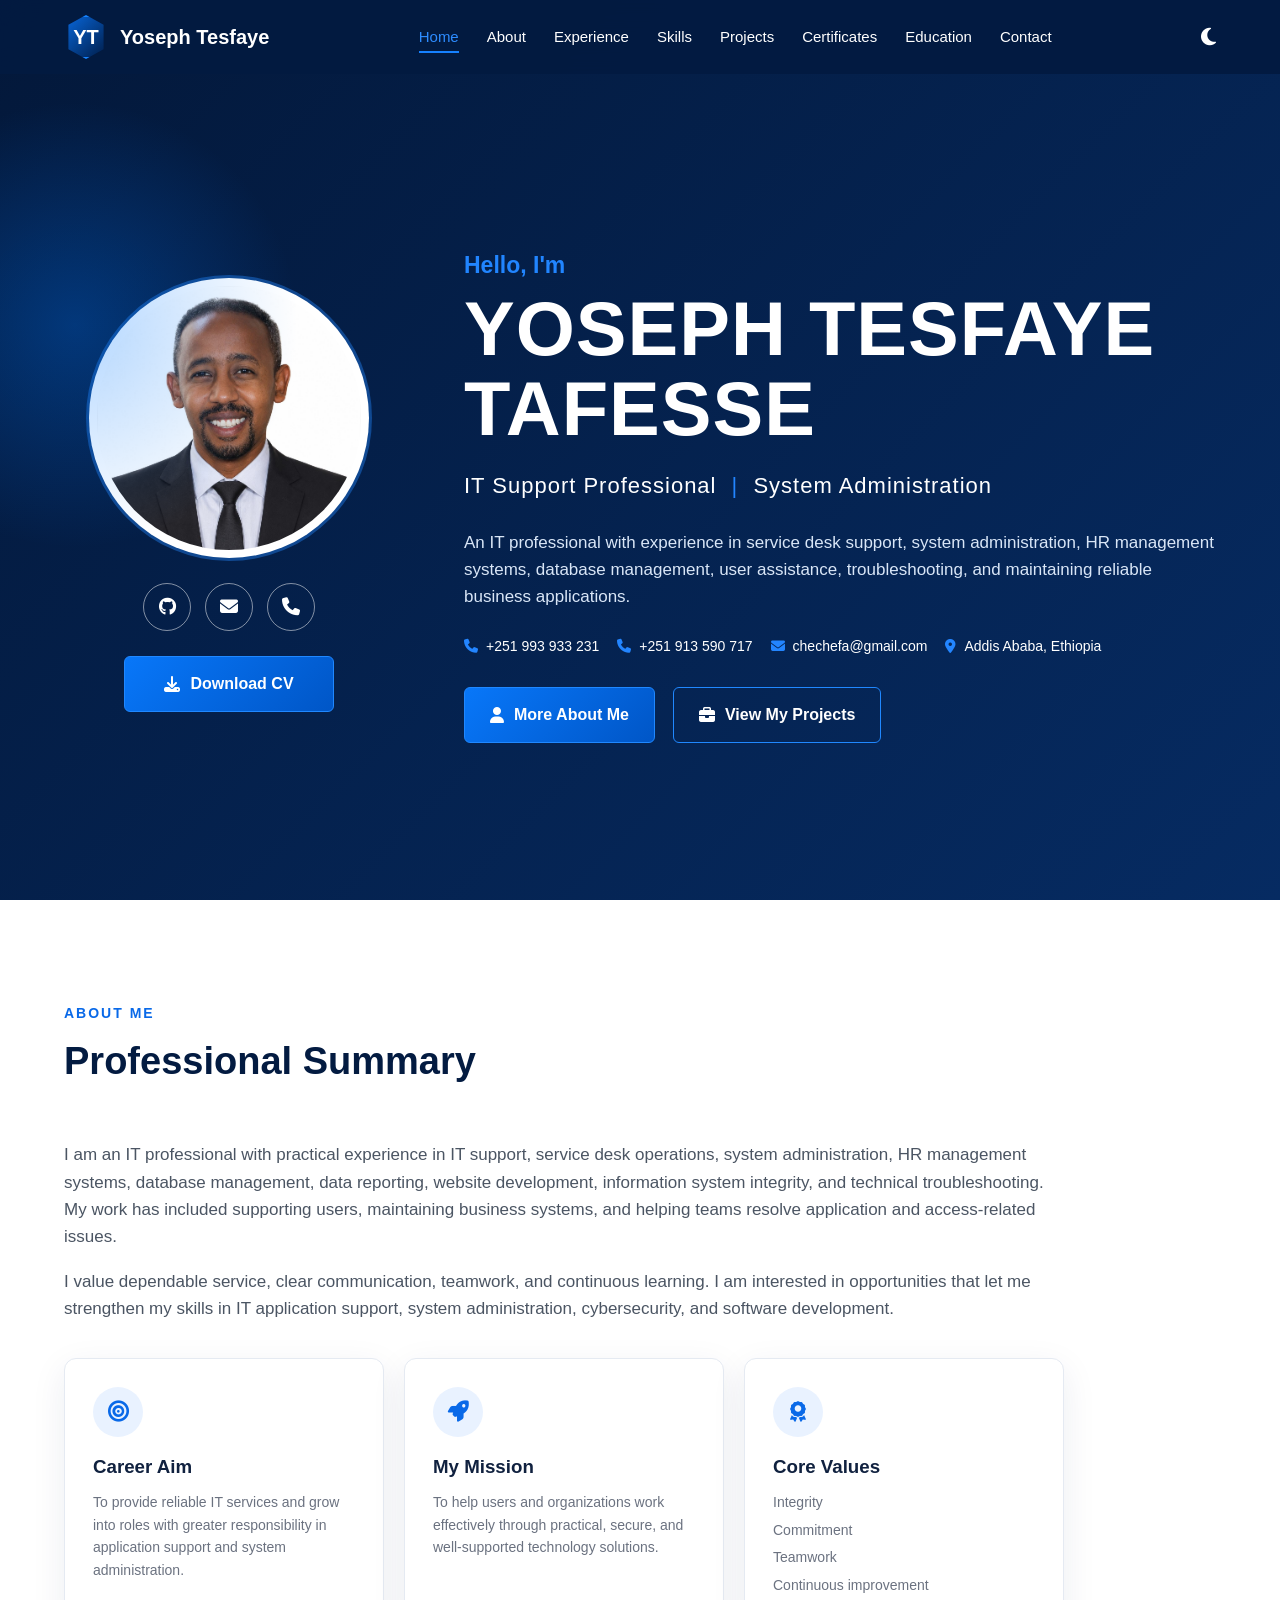
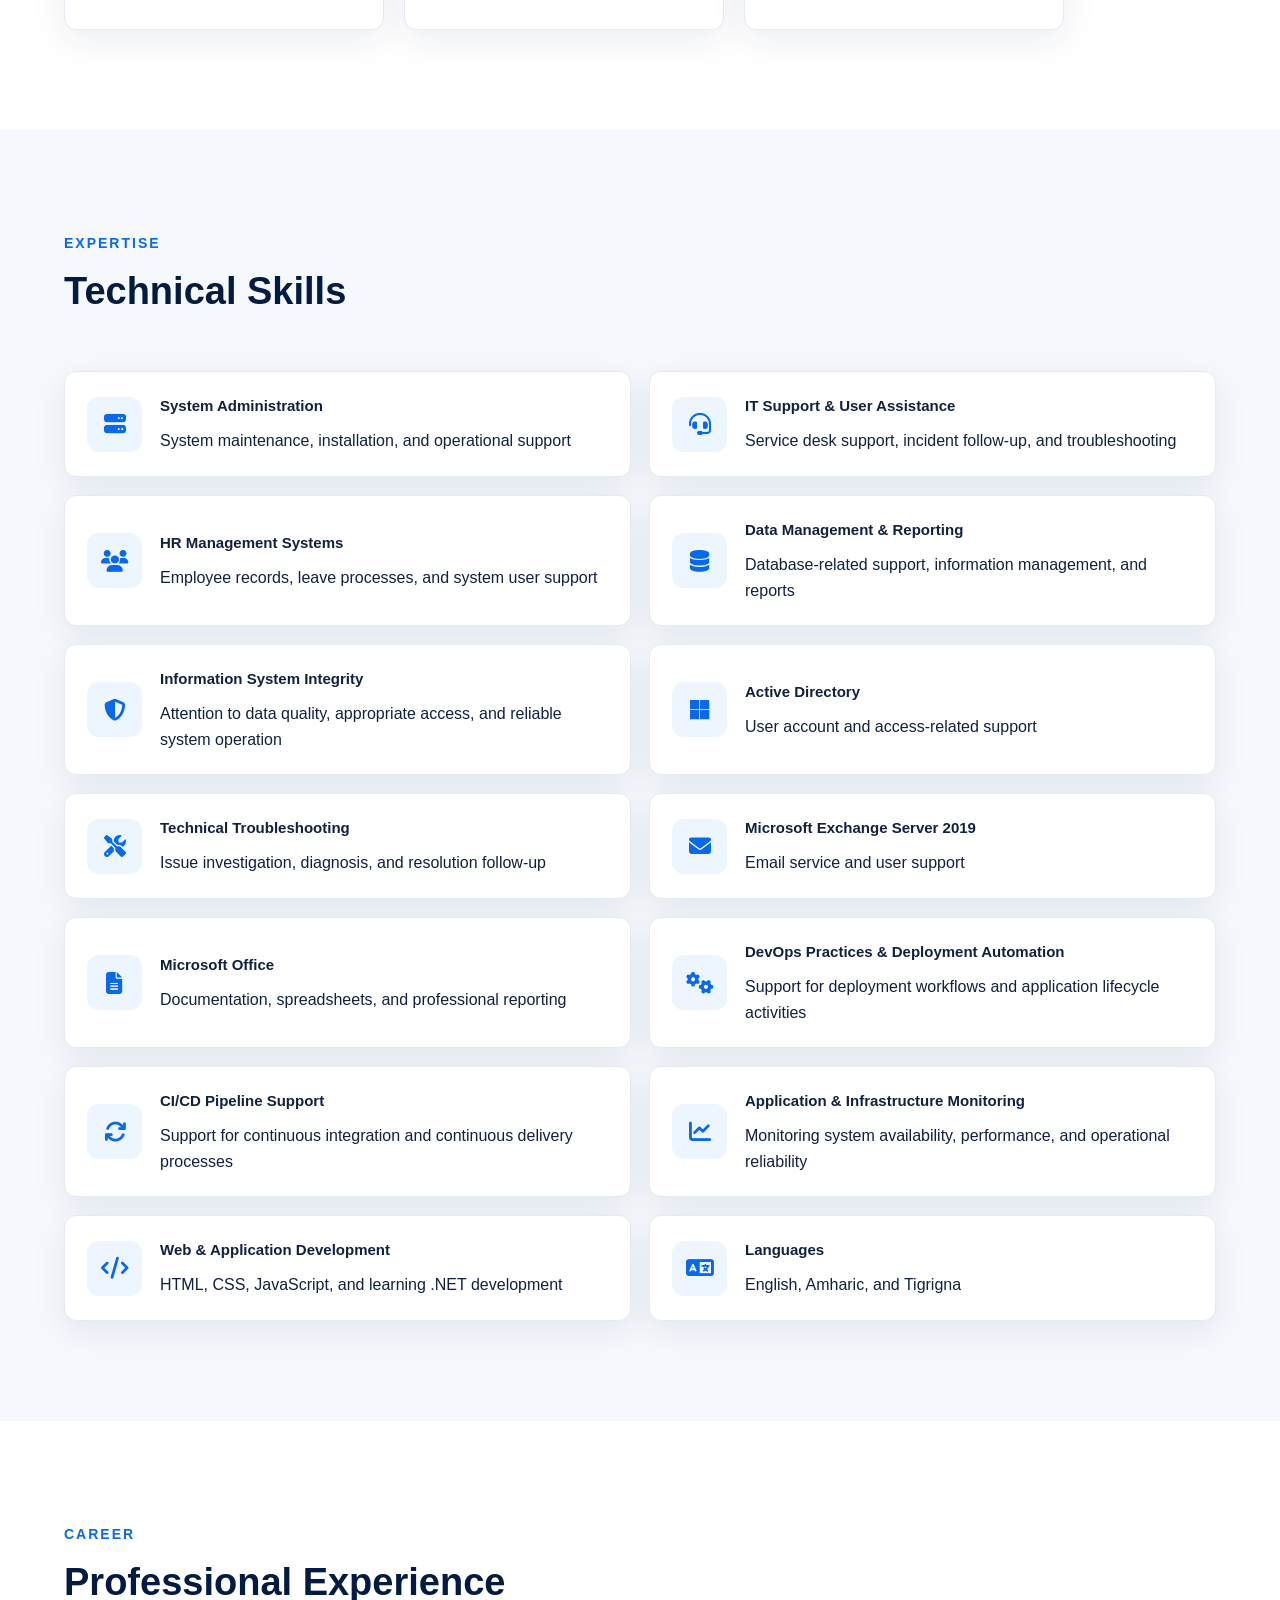
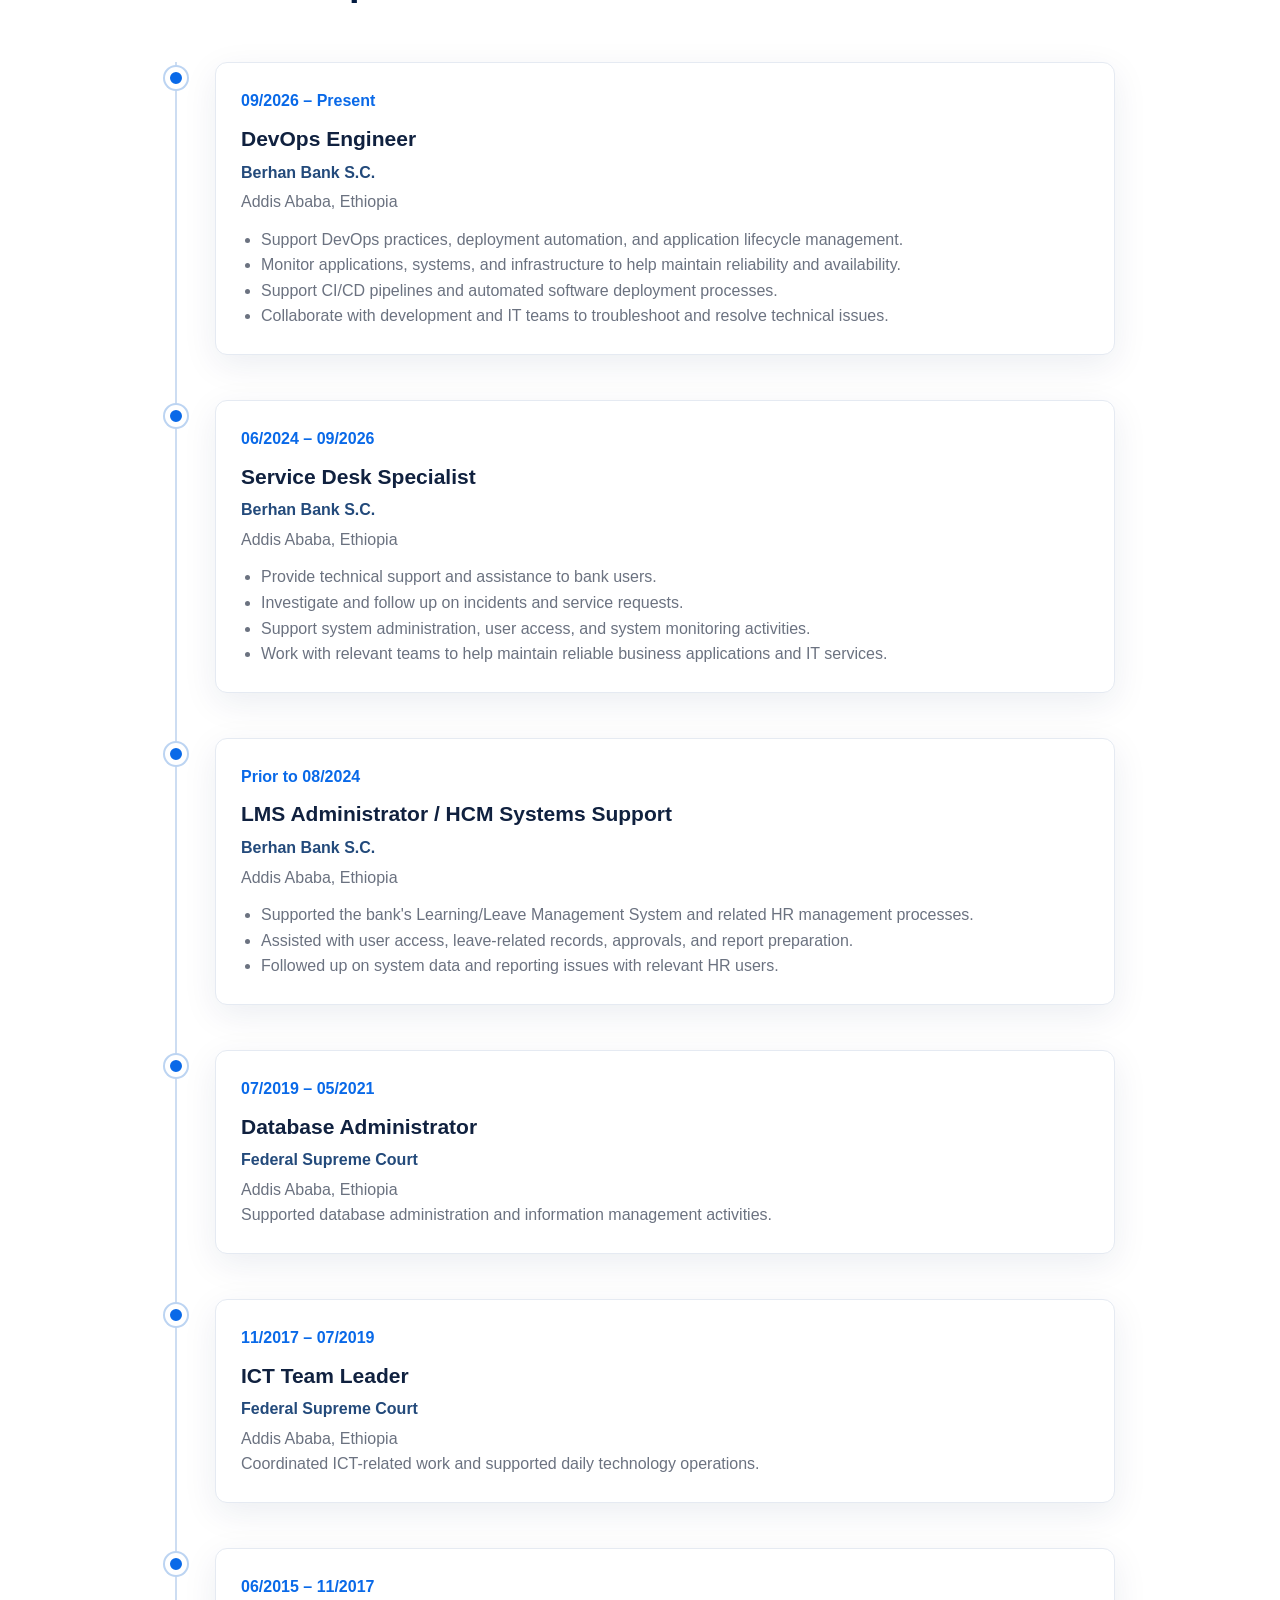
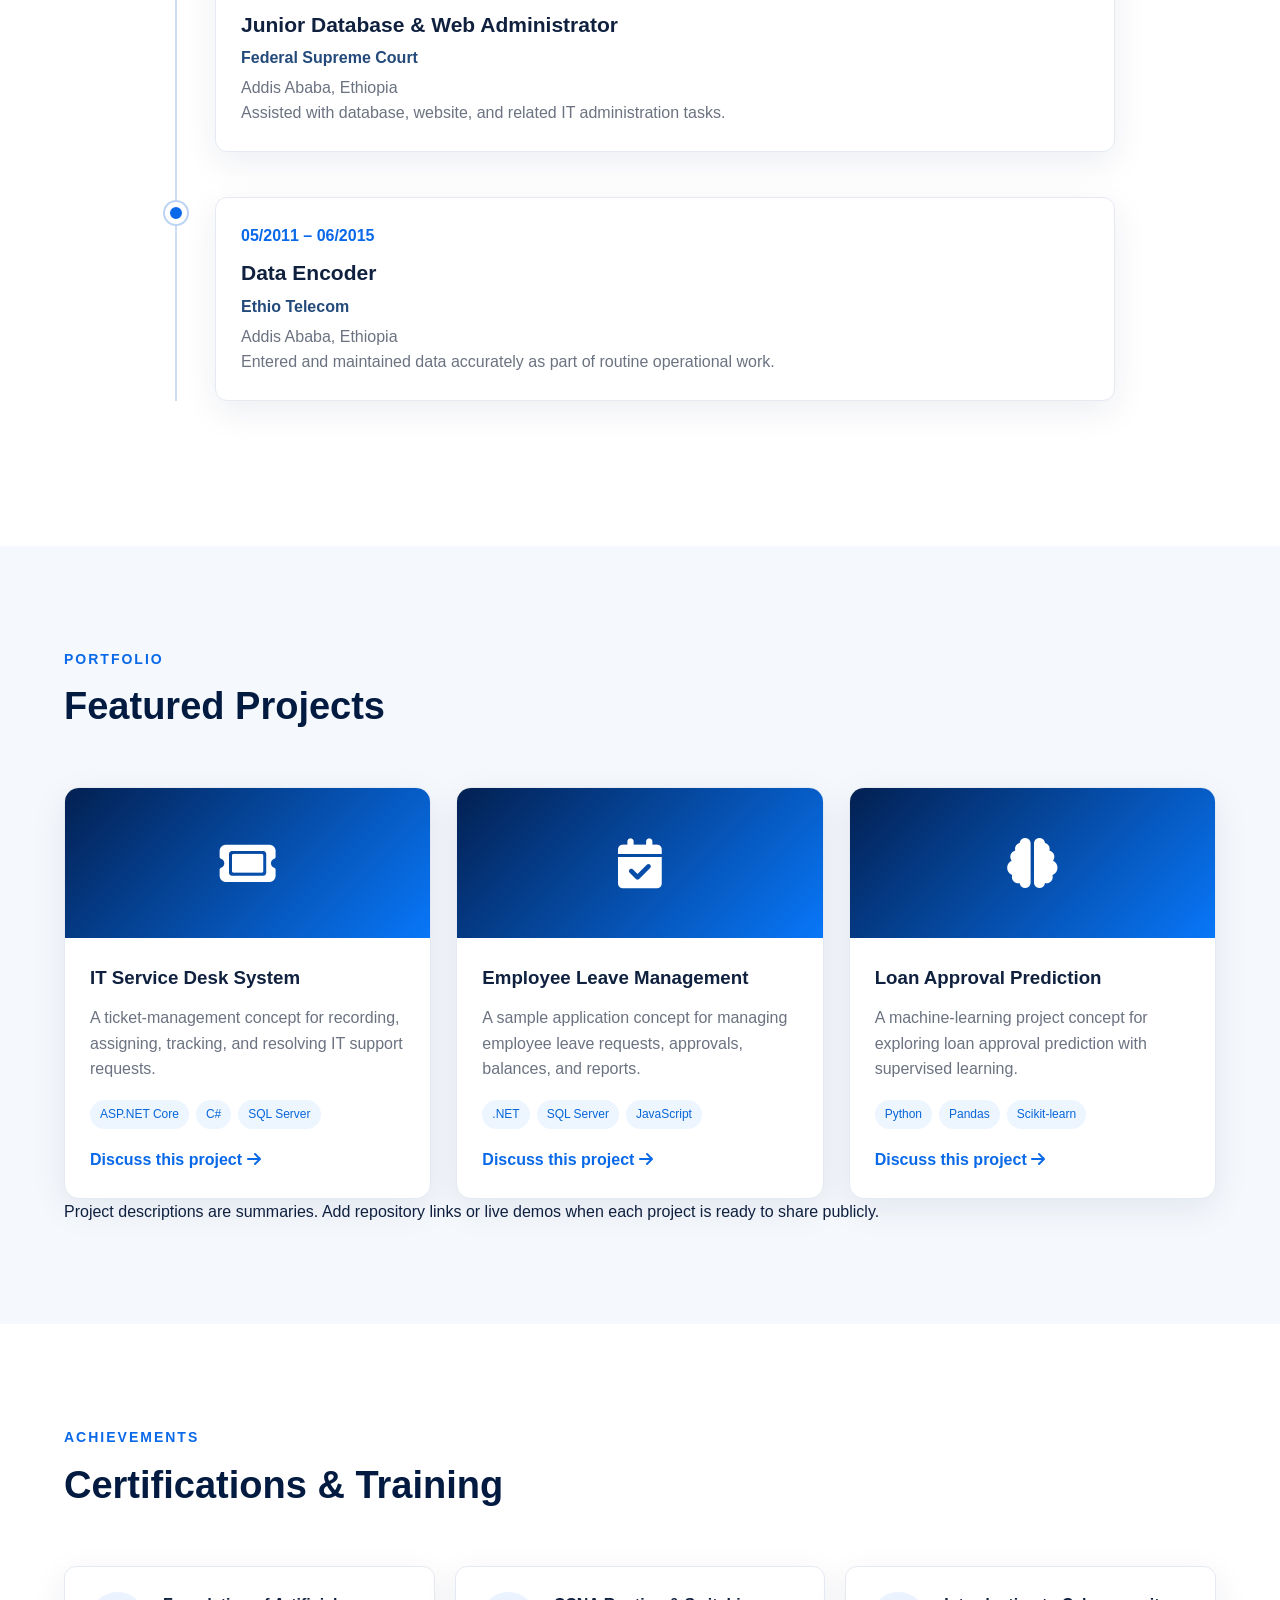
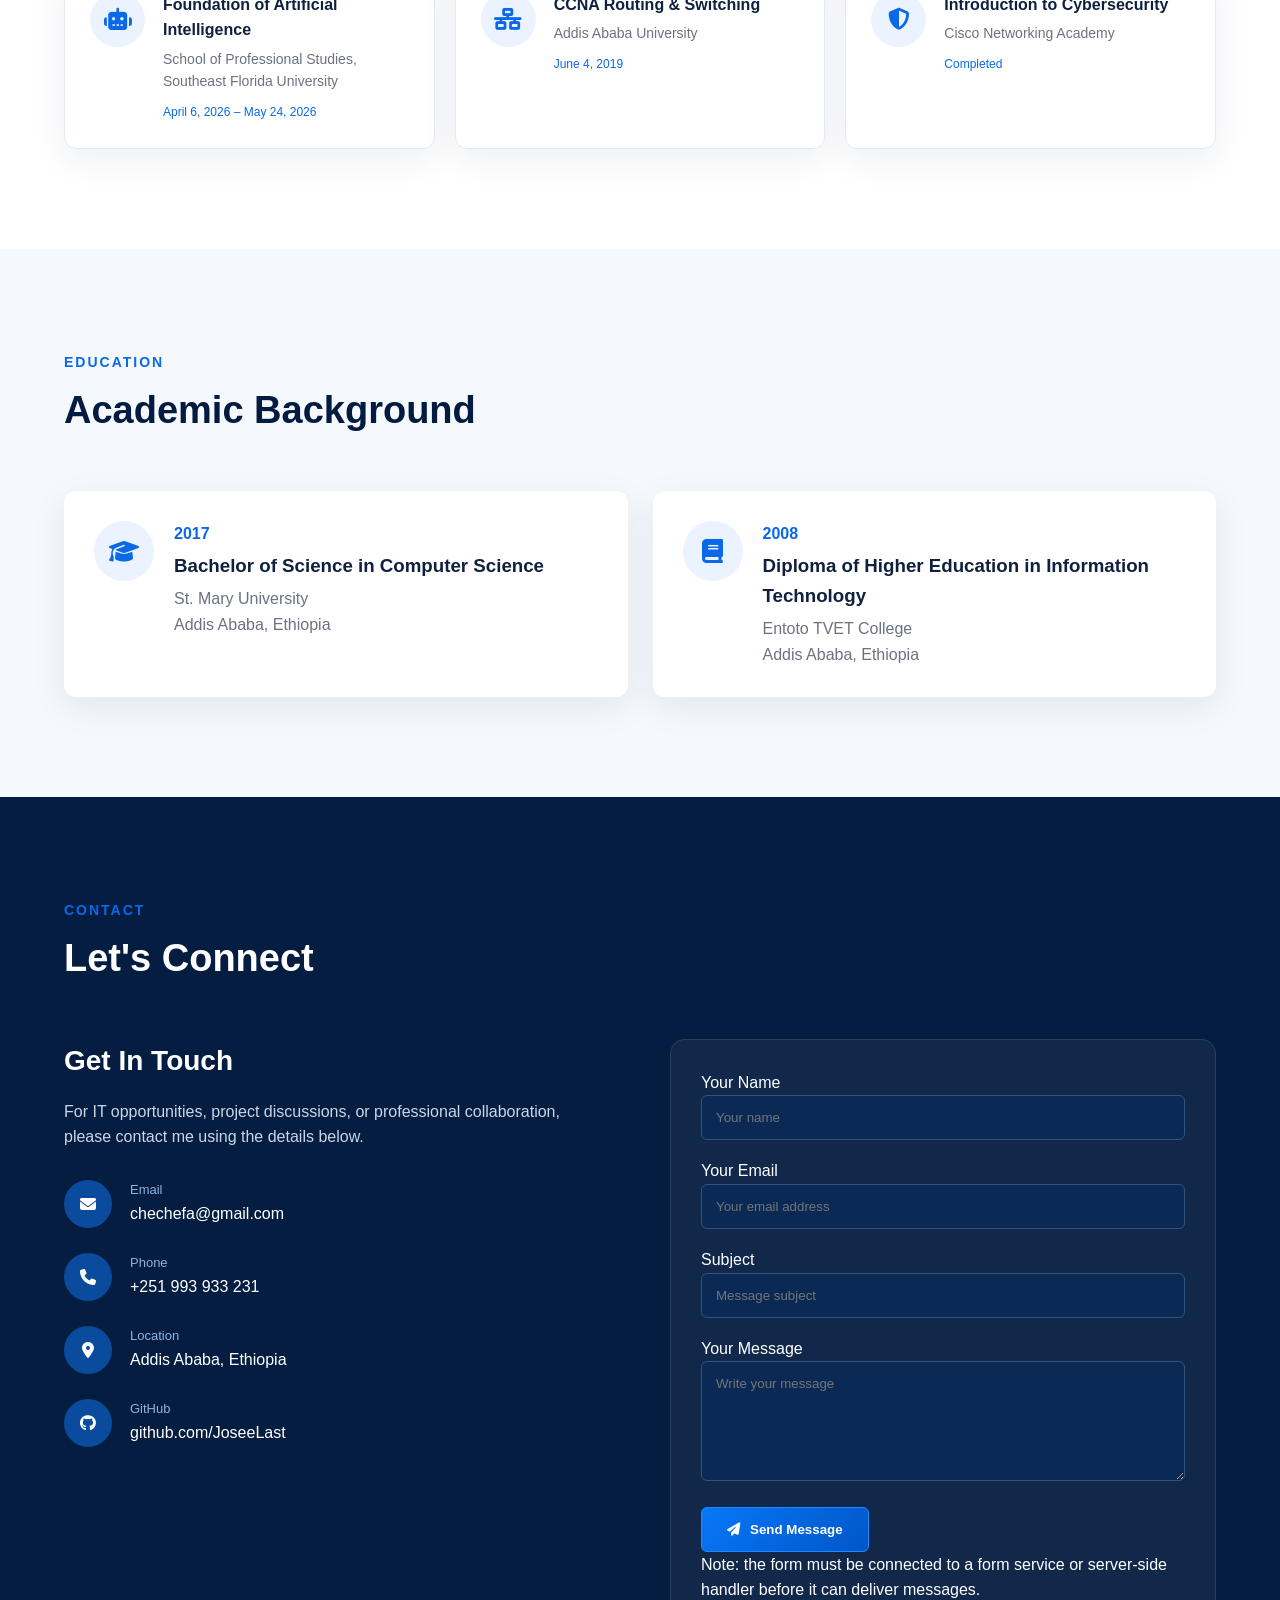
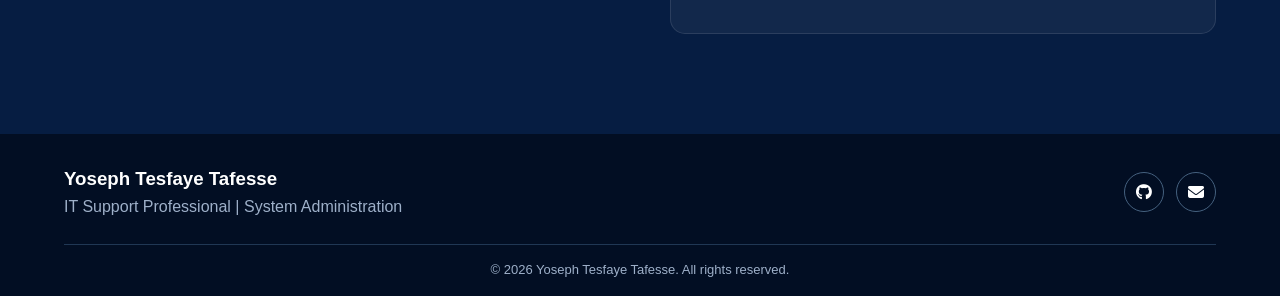
==== commit 7e954fb3: "Update index.html" ====
--- a/index.html
+++ b/index.html
@@ -4,7 +4,7 @@
     <meta charset="UTF-8">
     <meta name="viewport" content="width=device-width, initial-scale=1.0">
     <meta name="description" content="Yoseph Tesfaye Tafesse's professional portfolio: IT support, service desk operations, system administration, HR management systems, and application support.">
-    <meta name="keywords" content="Yoseph Tesfaye Tafesse, IT Support, Service Desk, System Administration, Application Support, HR Management Systems, SQL Server, Cybersecurity">
+    <meta name="keywords" content="Yoseph Tesfaye Tafesse, IT Support, Service Desk, System Administration, DevOps, Deployment Automation, CI/CD, Application Monitoring, HR Management Systems, SQL Server, Cybersecurity">
     <meta name="author" content="Yoseph Tesfaye Tafesse">
     <meta name="theme-color" content="#12233f">
     <title>Yoseph Tesfaye Tafesse | IT Support Professional</title>
@@ -193,6 +193,18 @@
                         <div><h3>Microsoft Office</h3><p>Documentation, spreadsheets, and professional reporting</p></div>
                     </article>
                     <article class="skill-card">
+                        <div class="skill-icon"><i class="fas fa-gears" aria-hidden="true"></i></div>
+                        <div><h3>DevOps Practices &amp; Deployment Automation</h3><p>Support for deployment workflows and application lifecycle activities</p></div>
+                    </article>
+                    <article class="skill-card">
+                        <div class="skill-icon"><i class="fas fa-arrows-rotate" aria-hidden="true"></i></div>
+                        <div><h3>CI/CD Pipeline Support</h3><p>Support for continuous integration and continuous delivery processes</p></div>
+                    </article>
+                    <article class="skill-card">
+                        <div class="skill-icon"><i class="fas fa-chart-line" aria-hidden="true"></i></div>
+                        <div><h3>Application &amp; Infrastructure Monitoring</h3><p>Monitoring system availability, performance, and operational reliability</p></div>
+                    </article>
+                    <article class="skill-card">
                         <div class="skill-icon"><i class="fas fa-code" aria-hidden="true"></i></div>
                         <div><h3>Web &amp; Application Development</h3><p>HTML, CSS, JavaScript, and learning .NET development</p></div>
                     </article>
@@ -204,7 +216,7 @@
             </div>
         </section>
 
-        <!-- Work history: corrected duplicated/nested timeline and removed the unsupported DevOps Engineer role. -->
+        <!-- Work history: latest DevOps role followed by prior IT support and systems roles. -->
         <section id="experience" class="section">
             <div class="section-container">
                 <div class="section-heading">
@@ -216,7 +228,23 @@
                     <article class="timeline-item">
                         <div class="timeline-dot" aria-hidden="true"></div>
                         <div class="timeline-content">
-                            <span class="timeline-date">06/2024 – Present</span>
+                            <span class="timeline-date">09/2026 – Present</span>
+                            <h3>DevOps Engineer</h3>
+                            <h4>Berhan Bank S.C.</h4>
+                            <p>Addis Ababa, Ethiopia</p>
+                            <ul>
+                                <li>Support DevOps practices, deployment automation, and application lifecycle management.</li>
+                                <li>Monitor applications, systems, and infrastructure to help maintain reliability and availability.</li>
+                                <li>Support CI/CD pipelines and automated software deployment processes.</li>
+                                <li>Collaborate with development and IT teams to troubleshoot and resolve technical issues.</li>
+                            </ul>
+                        </div>
+                    </article>
+
+                    <article class="timeline-item">
+                        <div class="timeline-dot" aria-hidden="true"></div>
+                        <div class="timeline-content">
+                            <span class="timeline-date">06/2024 – 09/2026</span>
                             <h3>Service Desk Specialist</h3>
                             <h4>Berhan Bank S.C.</h4>
                             <p>Addis Ababa, Ethiopia</p>
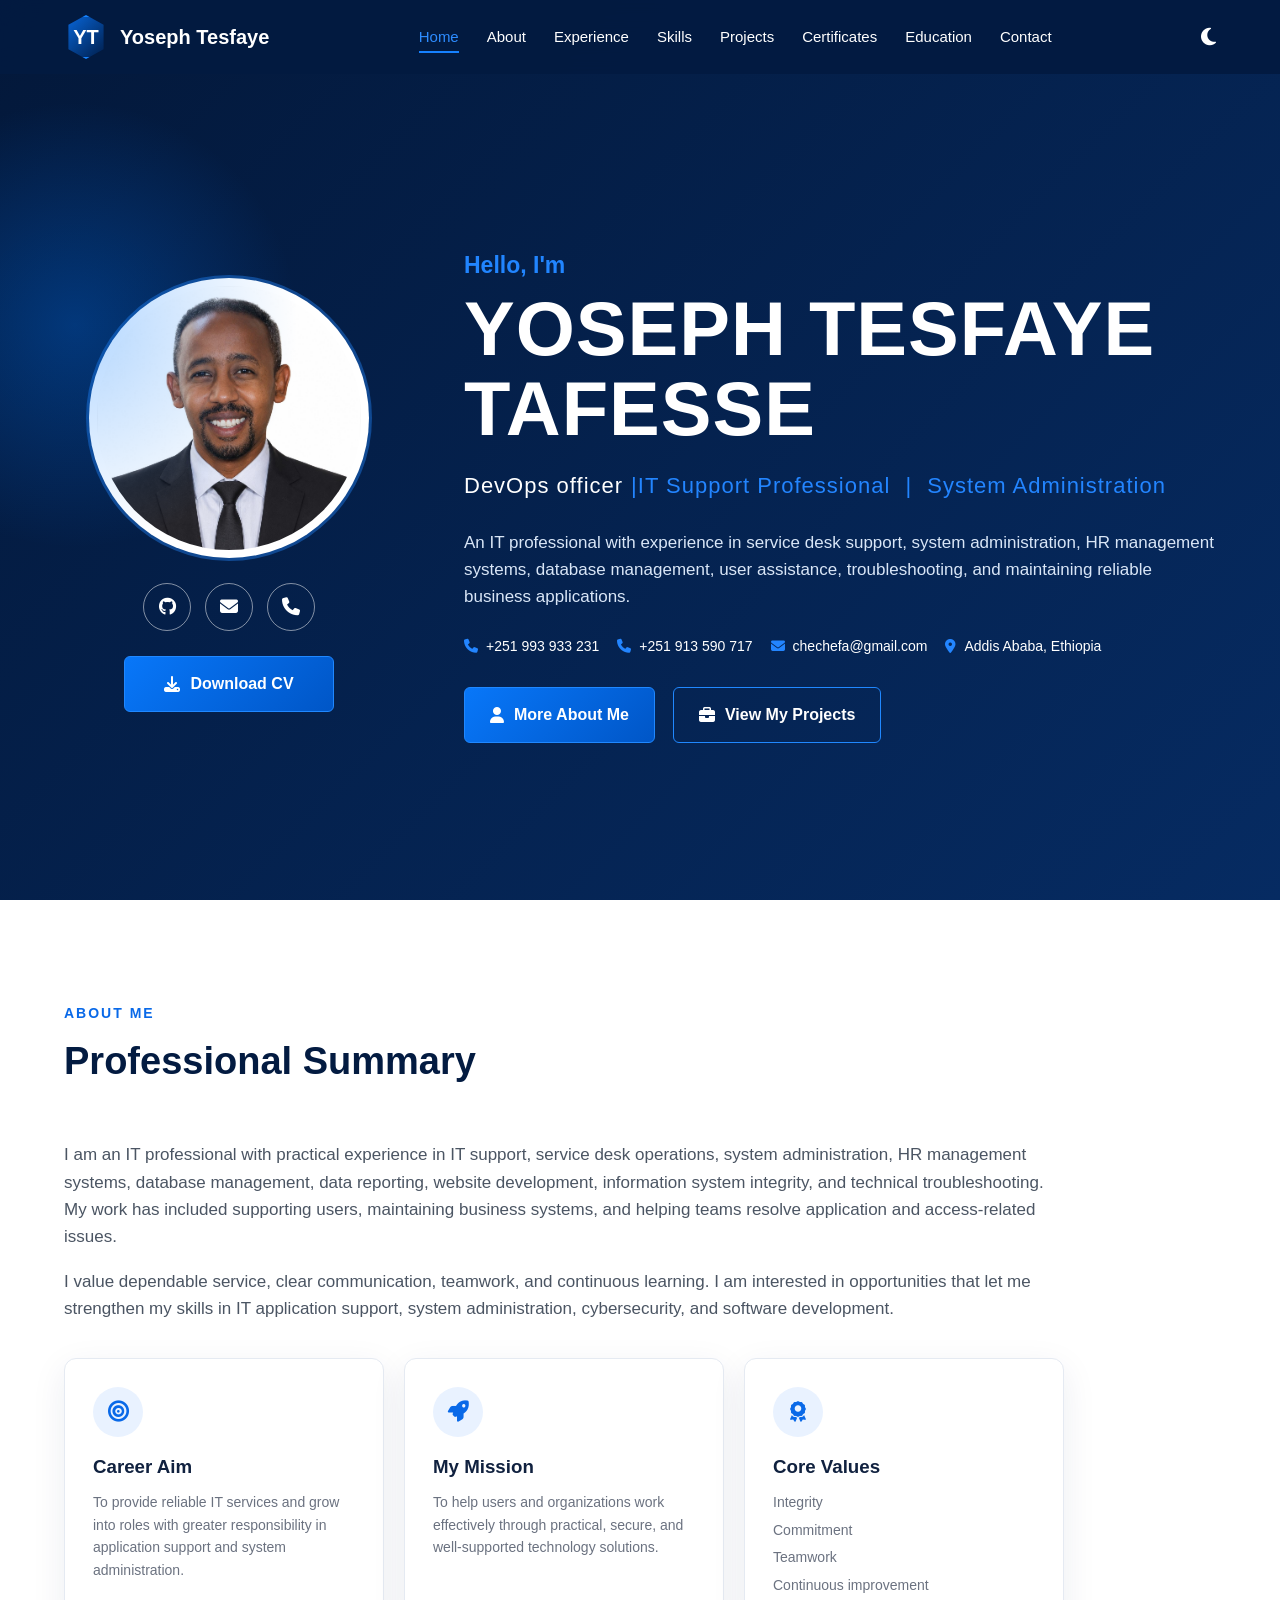
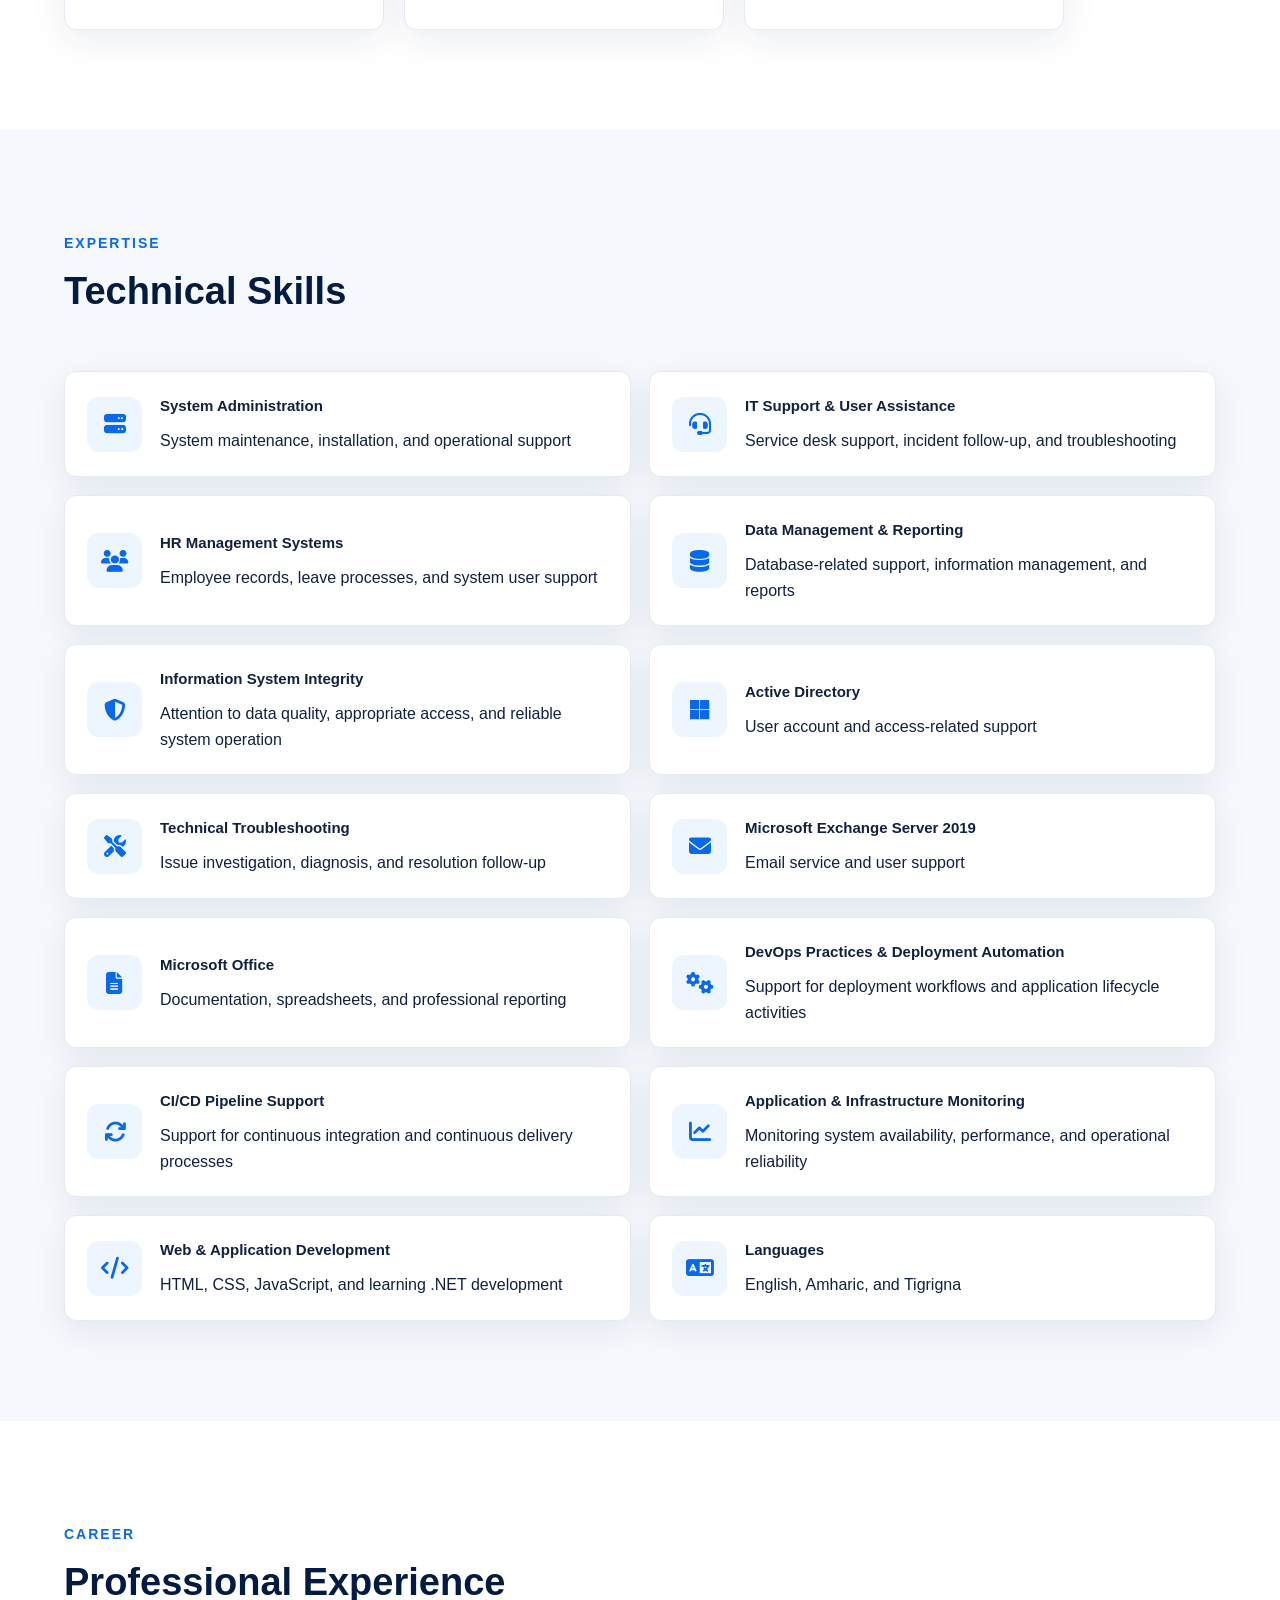
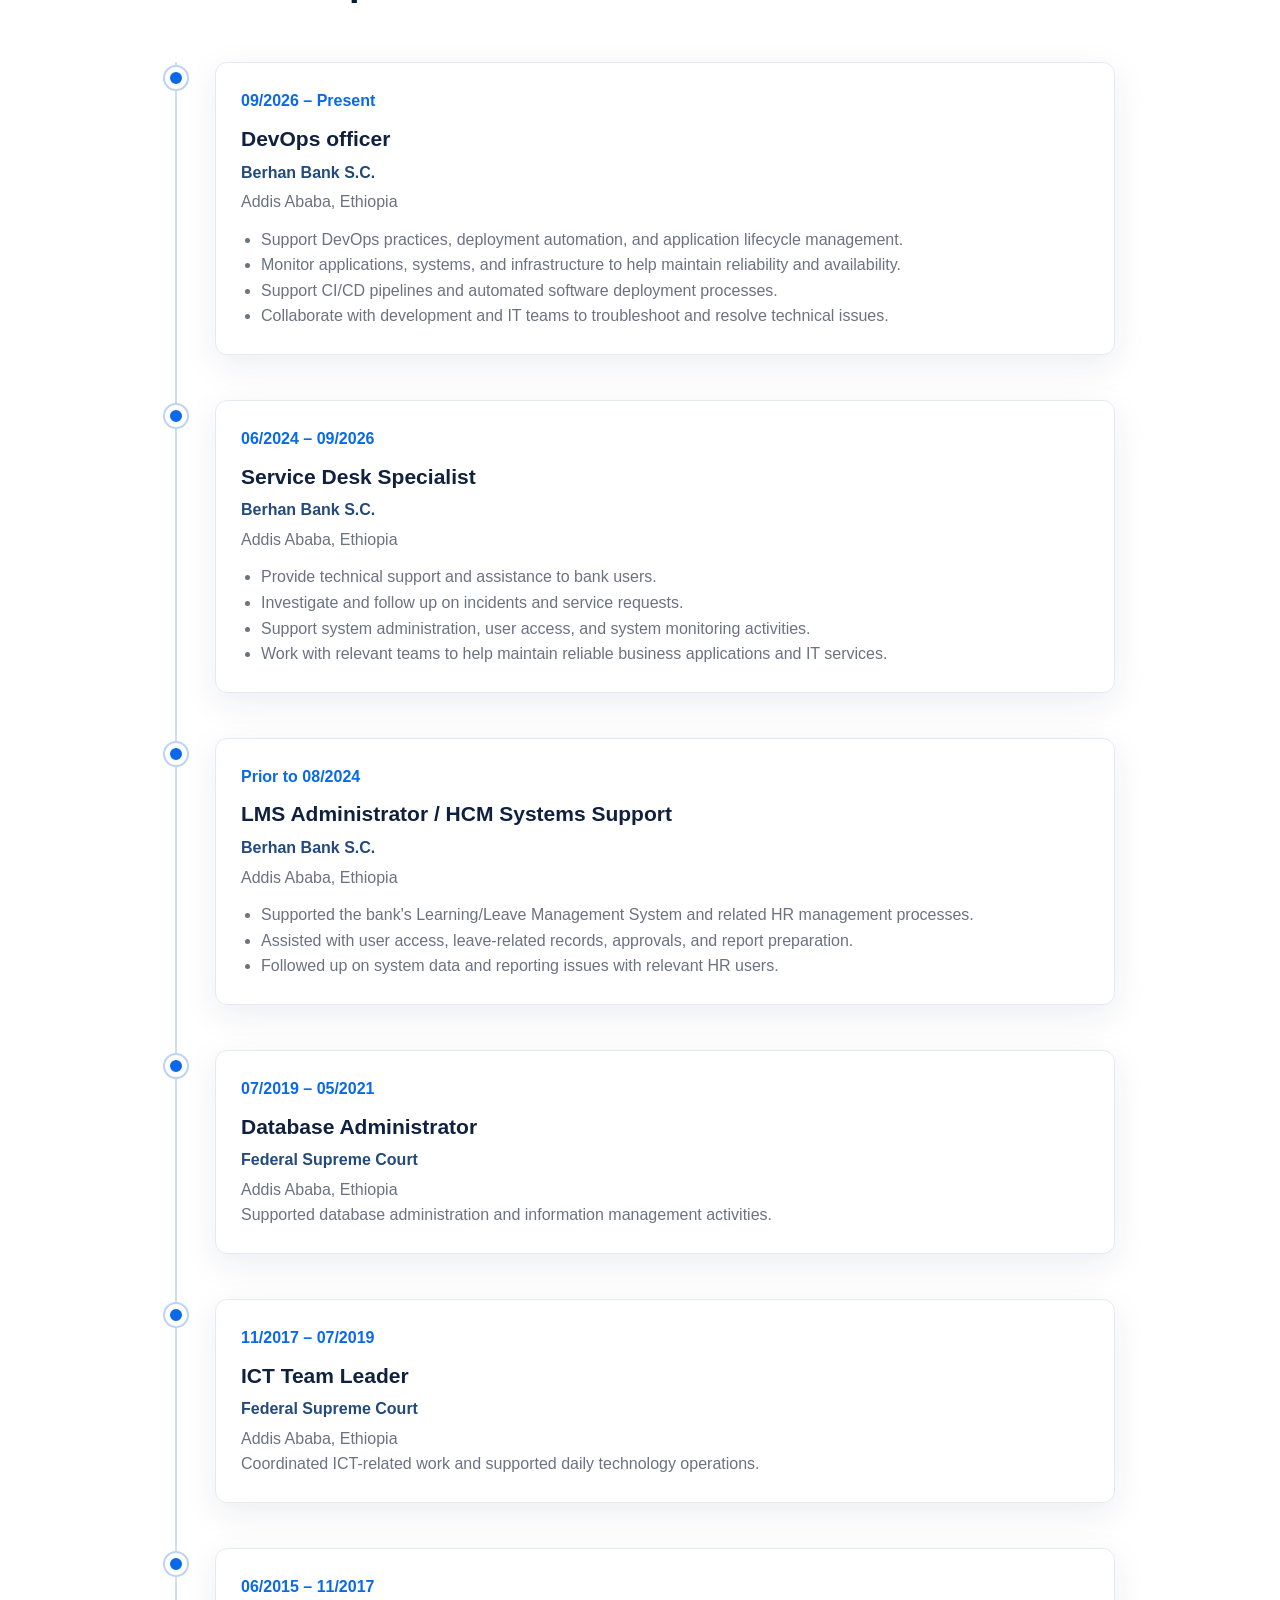
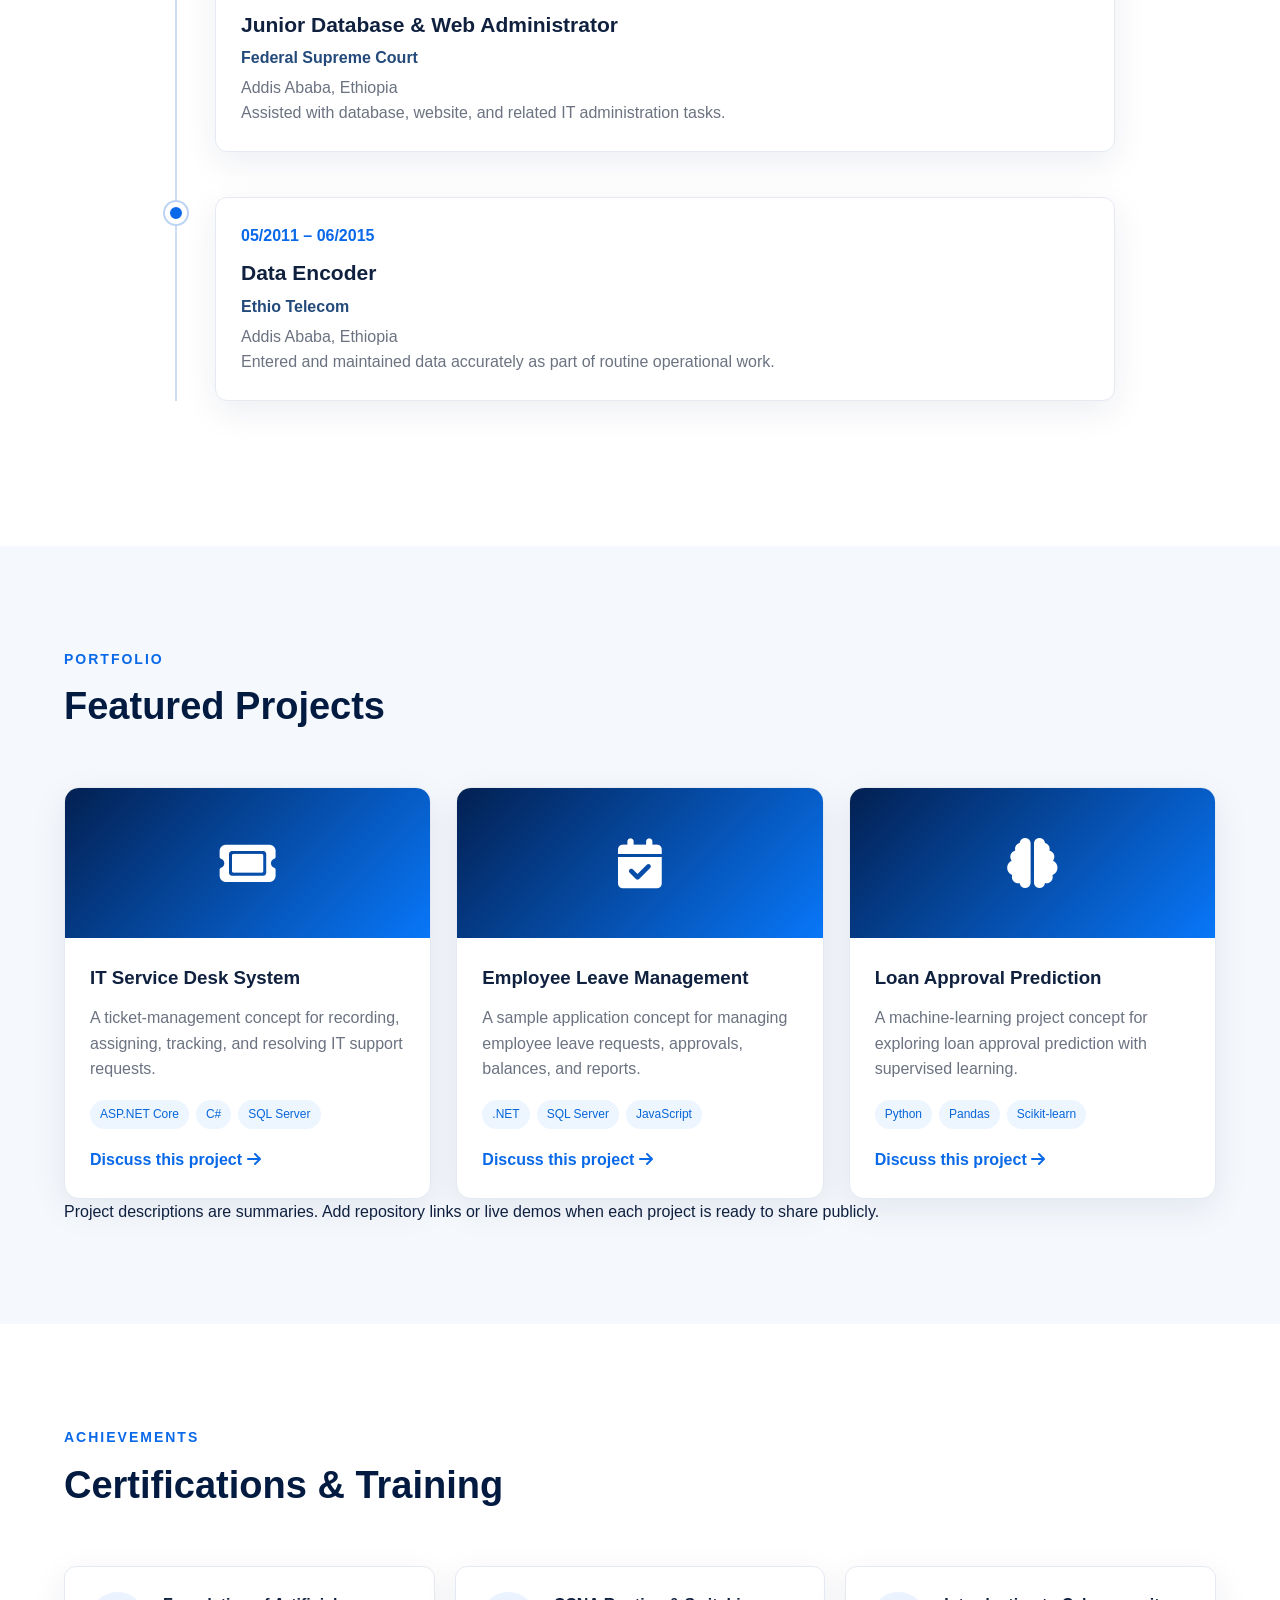
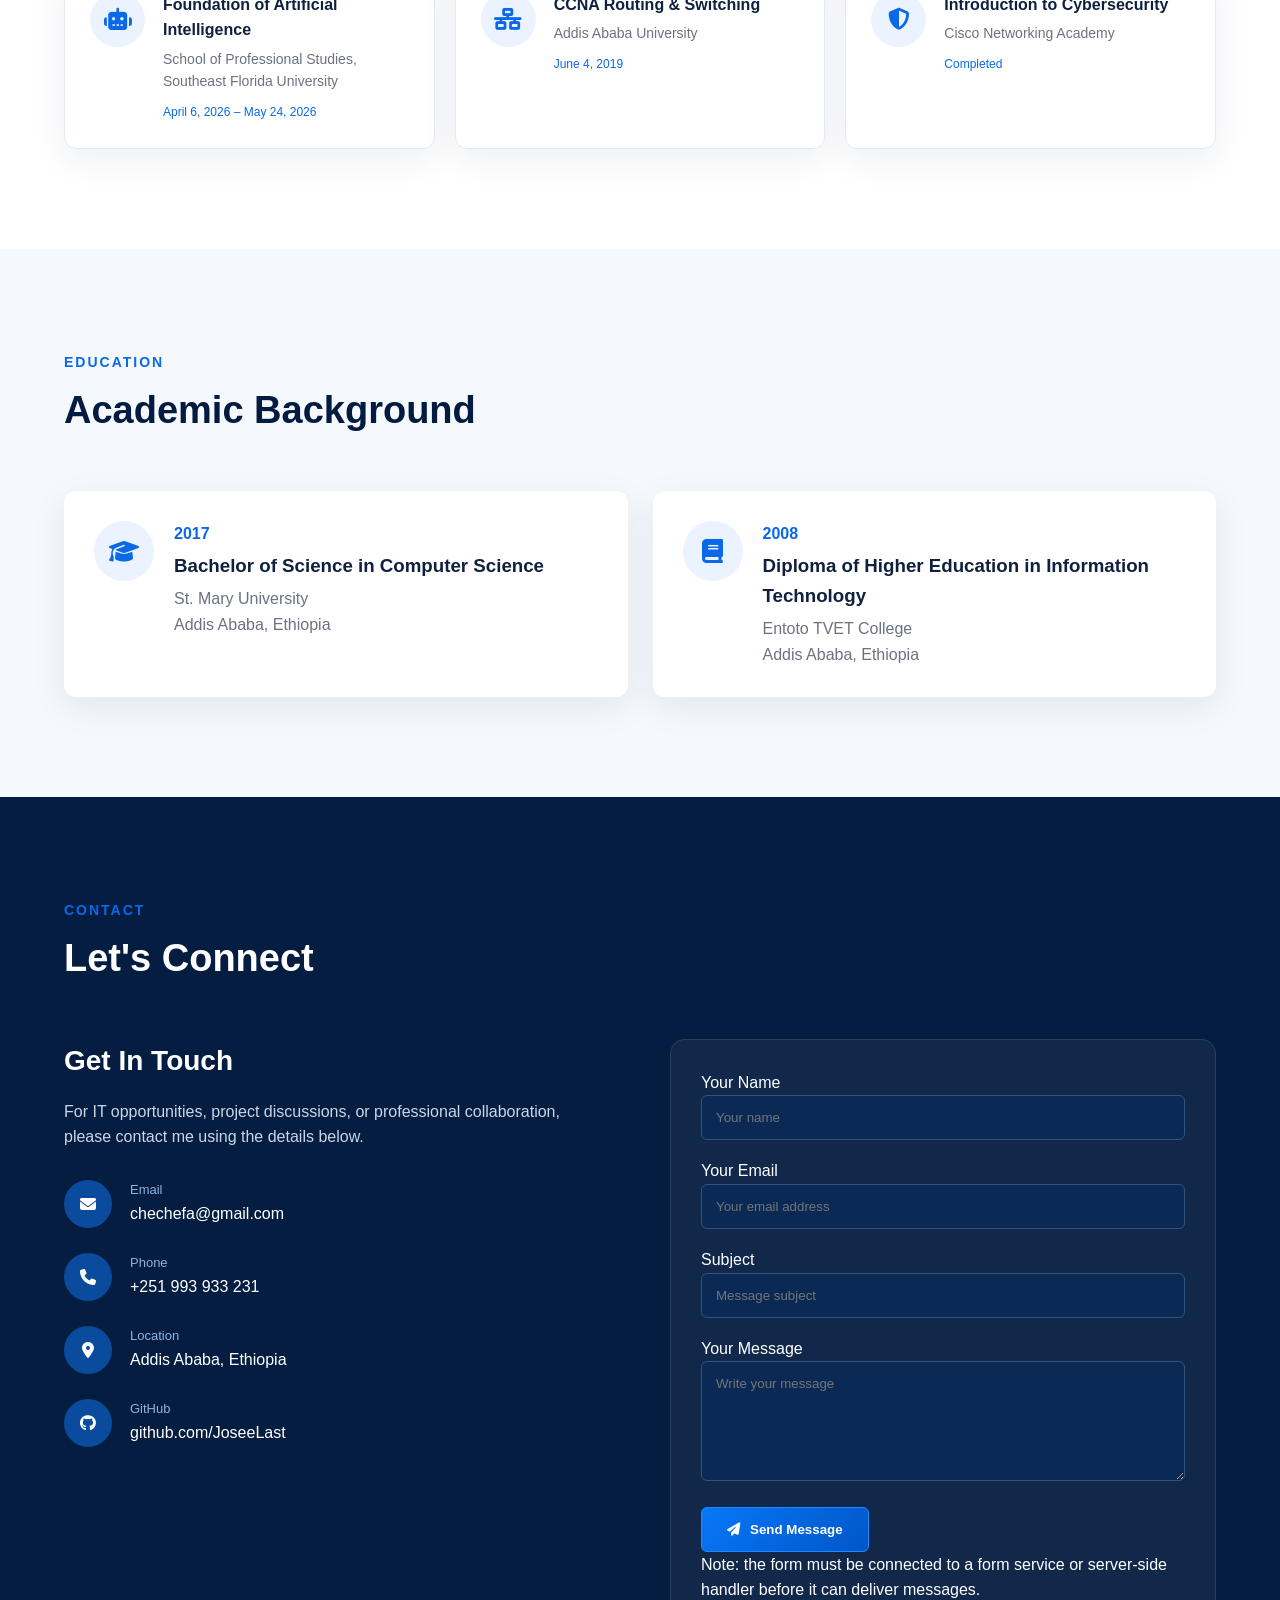
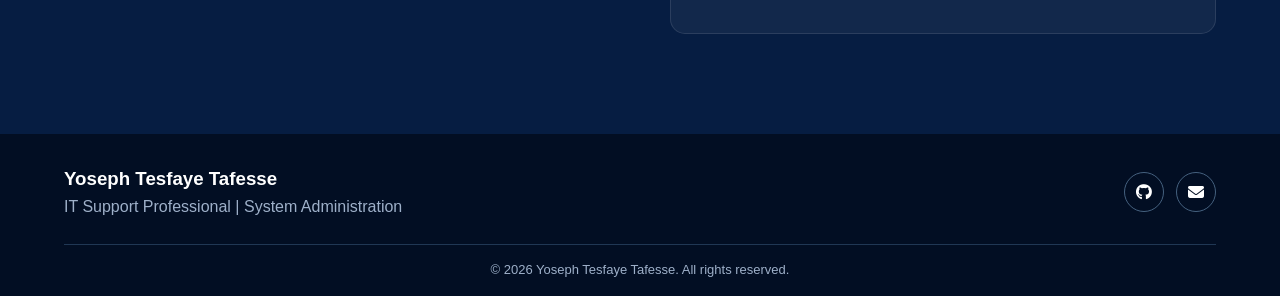
==== commit e899c604: "Update index.html" ====
--- a/index.html
+++ b/index.html
@@ -75,7 +75,7 @@
                 <div class="hero-content">
                     <p class="hello-text">Hello, I'm</p>
                     <h1>Yoseph Tesfaye Tafesse</h1>
-                    <h2>IT Support Professional <span aria-hidden="true">|</span> System Administration</h2>
+                    <h2> DevOps officer<span aria-hidden="true">|IT Support Professional <span aria-hidden="true">|</span> System Administration</h2>
                     <p class="hero-description">
                         An IT professional with experience in service desk support, system administration,
                         HR management systems, database management, user assistance, troubleshooting, and
@@ -229,7 +229,7 @@
                         <div class="timeline-dot" aria-hidden="true"></div>
                         <div class="timeline-content">
                             <span class="timeline-date">09/2026 – Present</span>
-                            <h3>DevOps Engineer</h3>
+                            <h3>DevOps officer</h3>
                             <h4>Berhan Bank S.C.</h4>
                             <p>Addis Ababa, Ethiopia</p>
                             <ul>
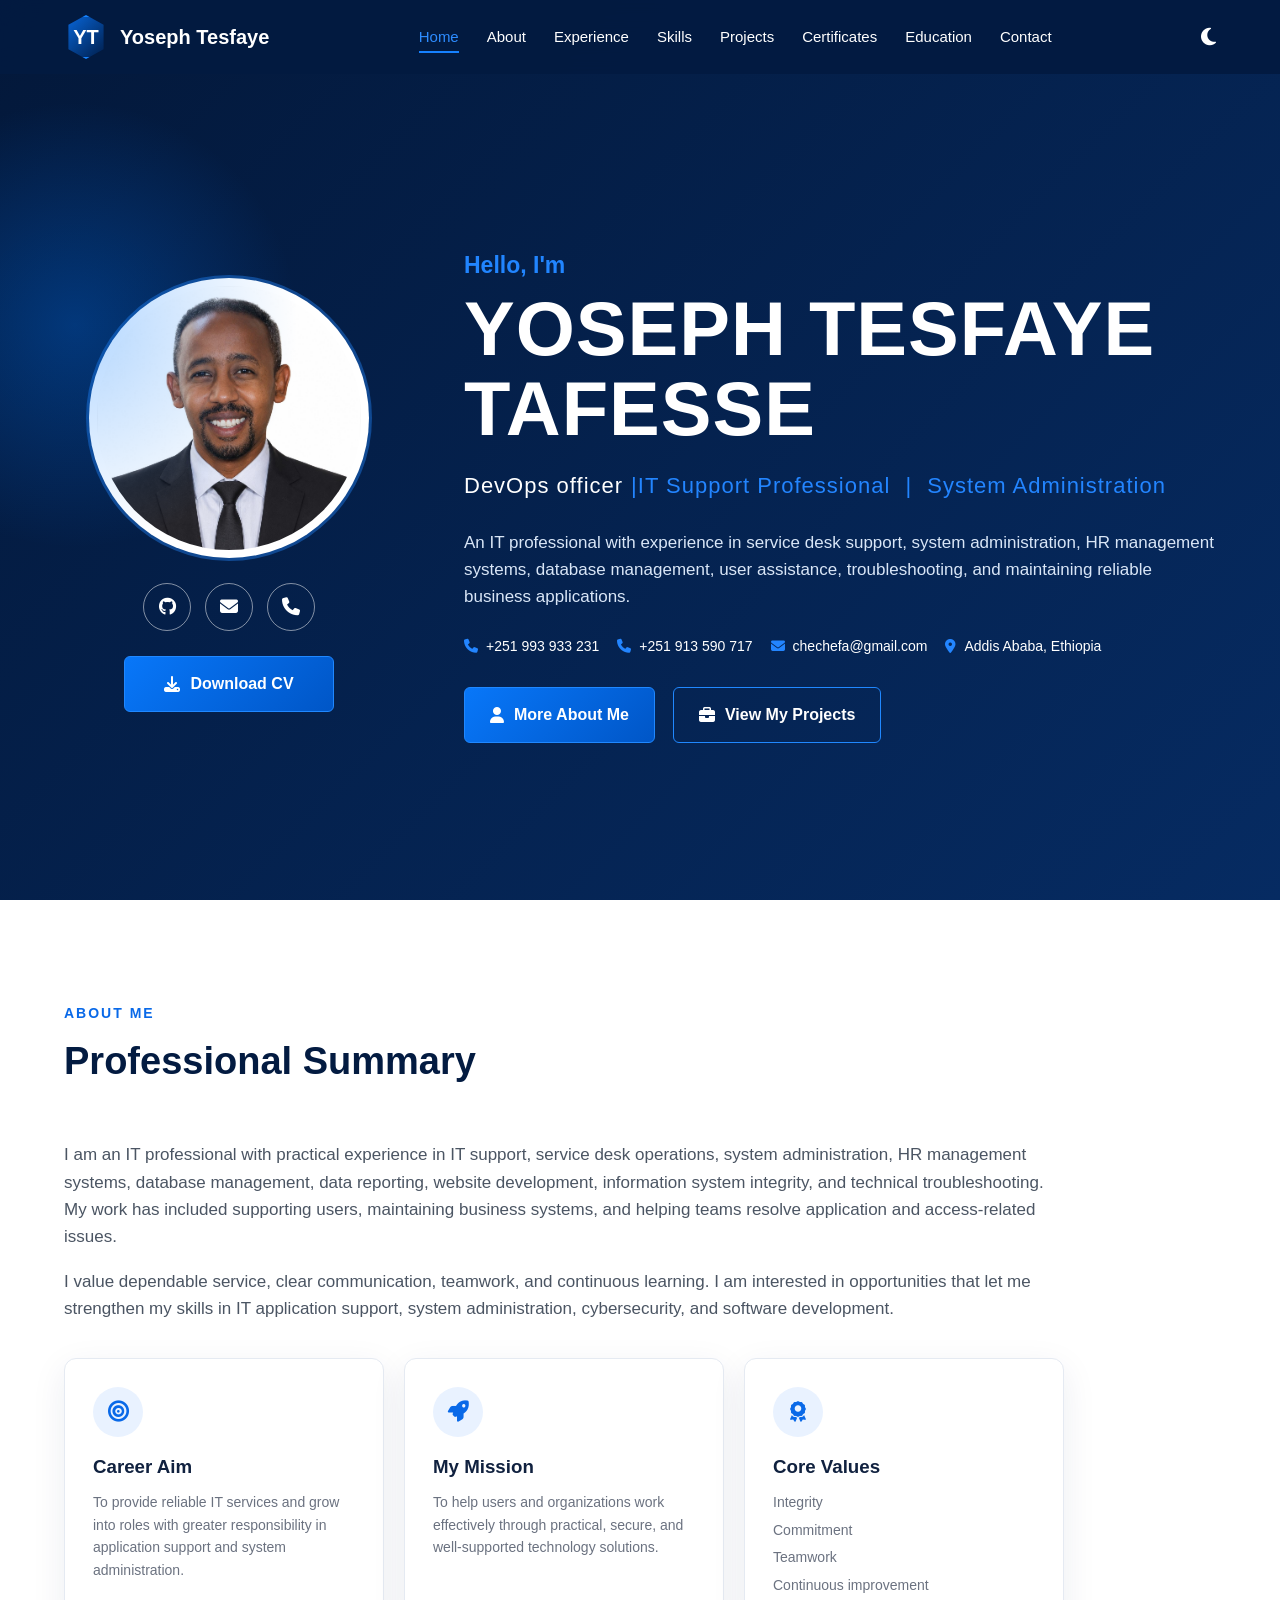
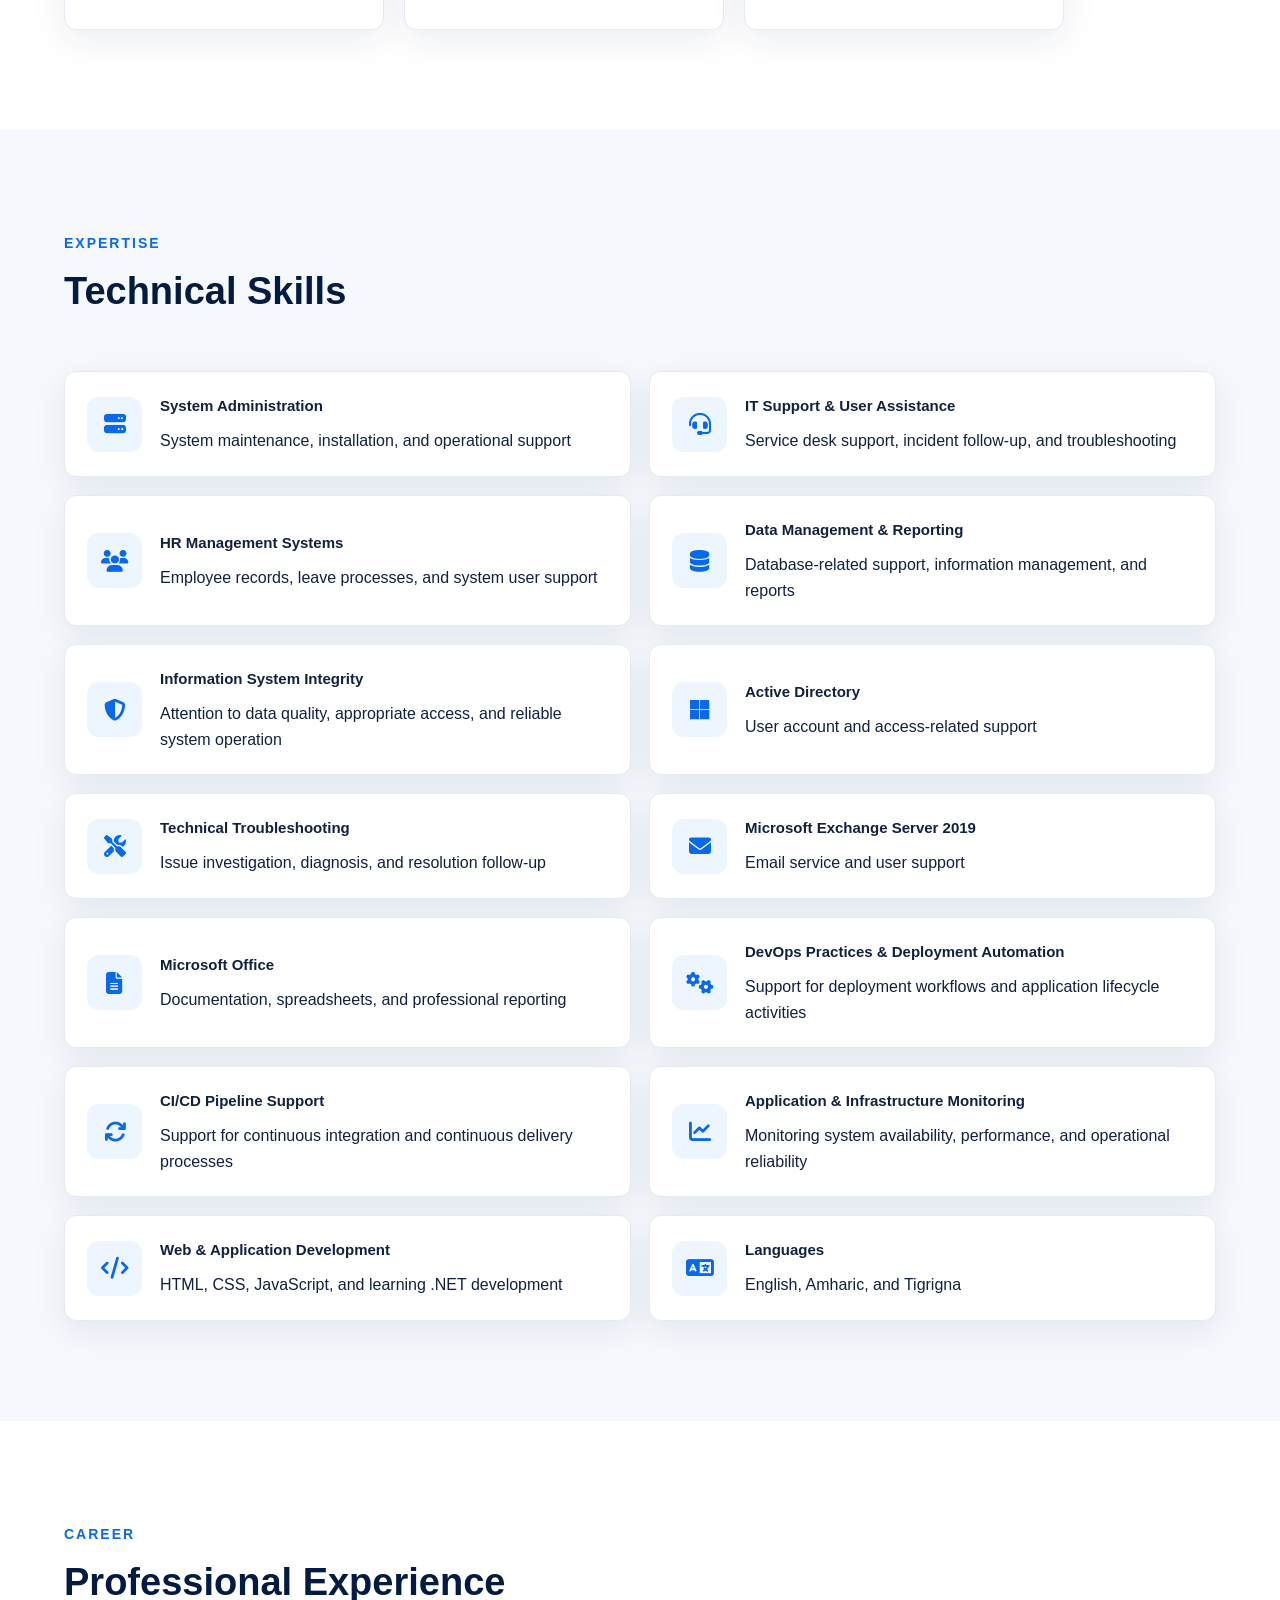
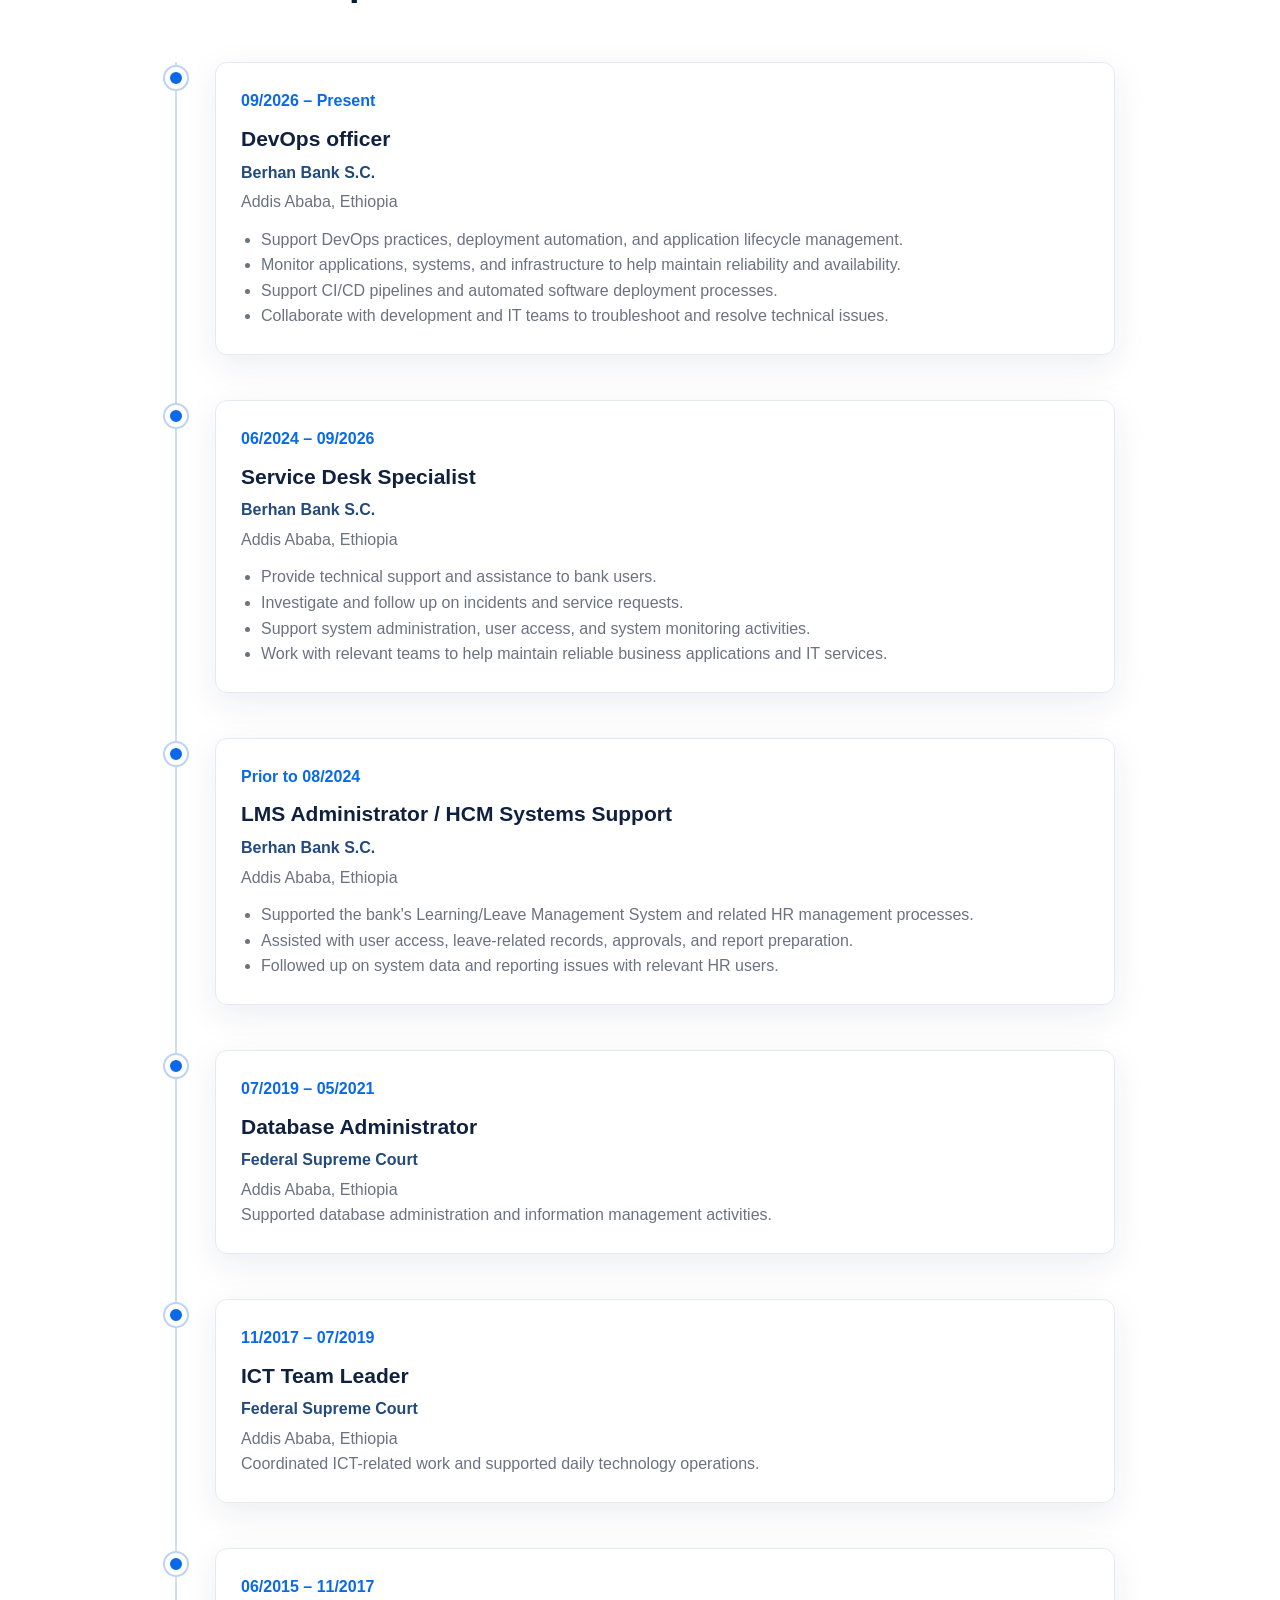
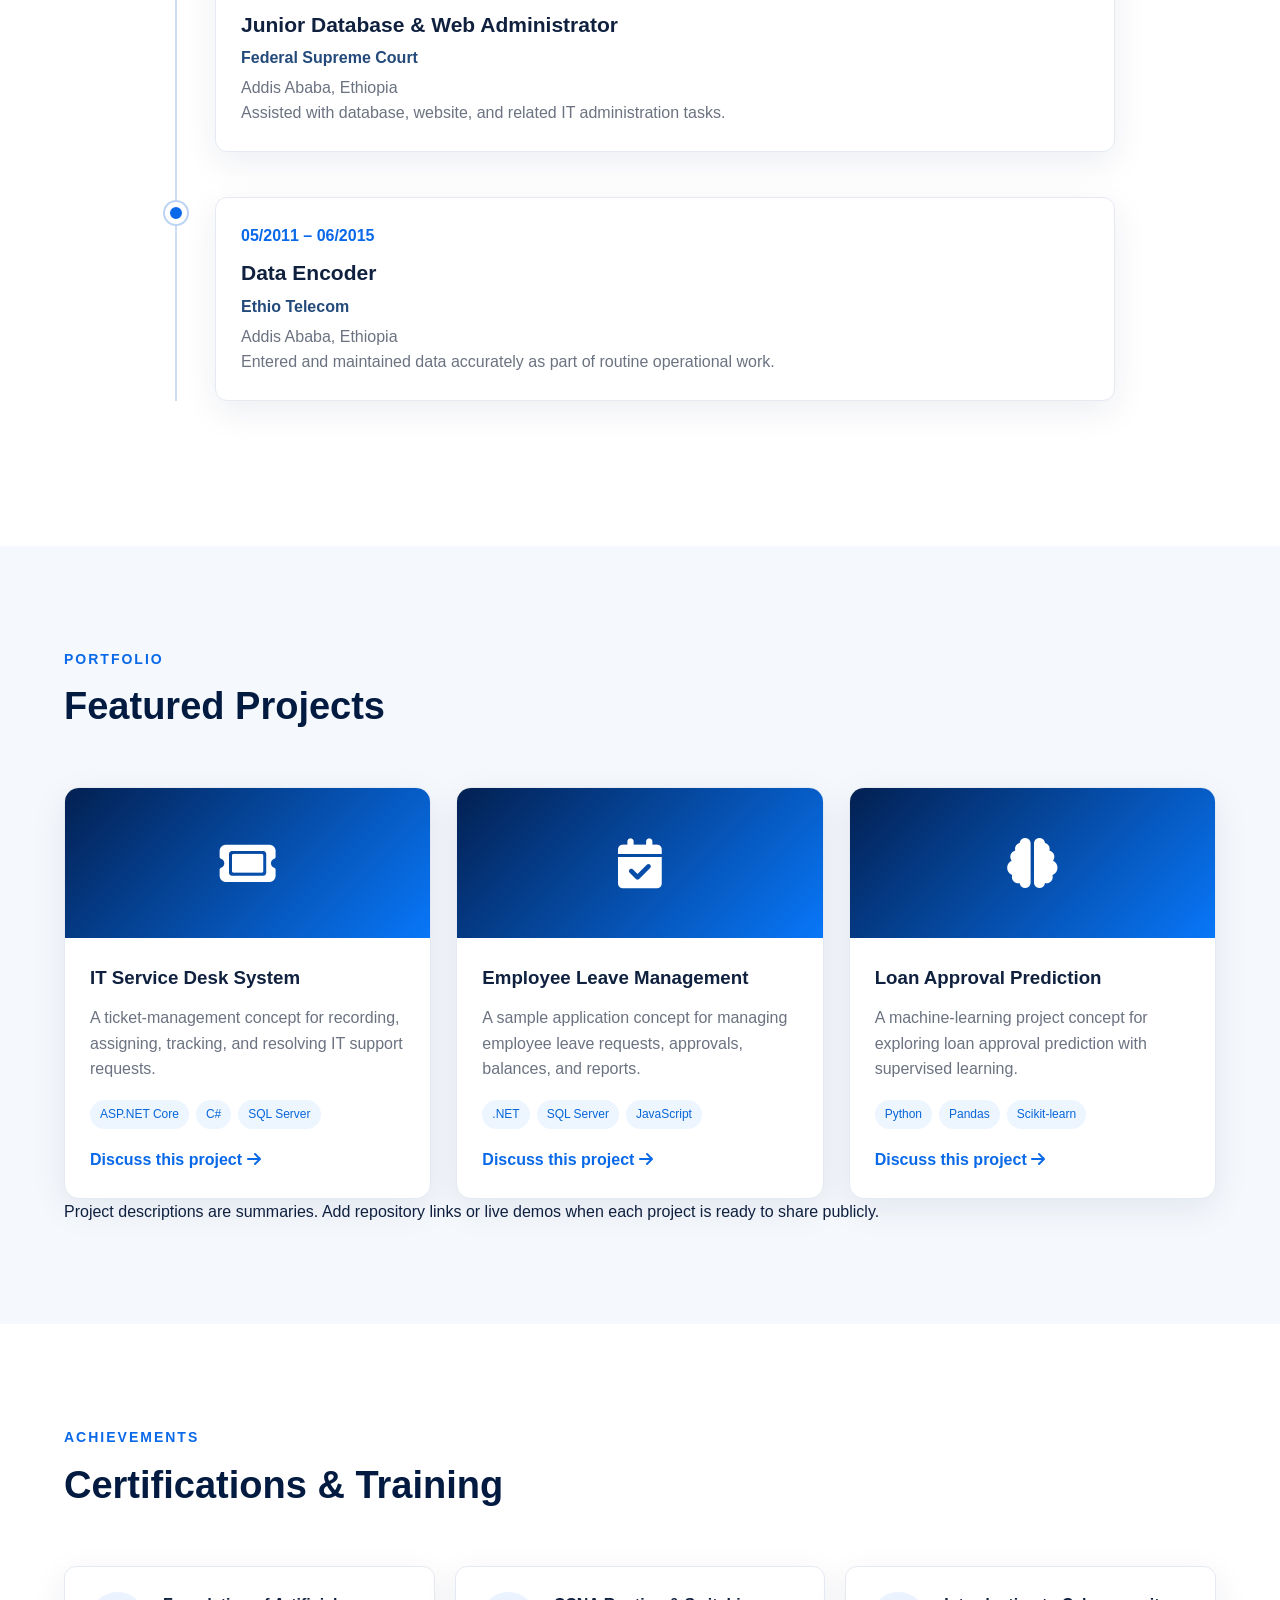
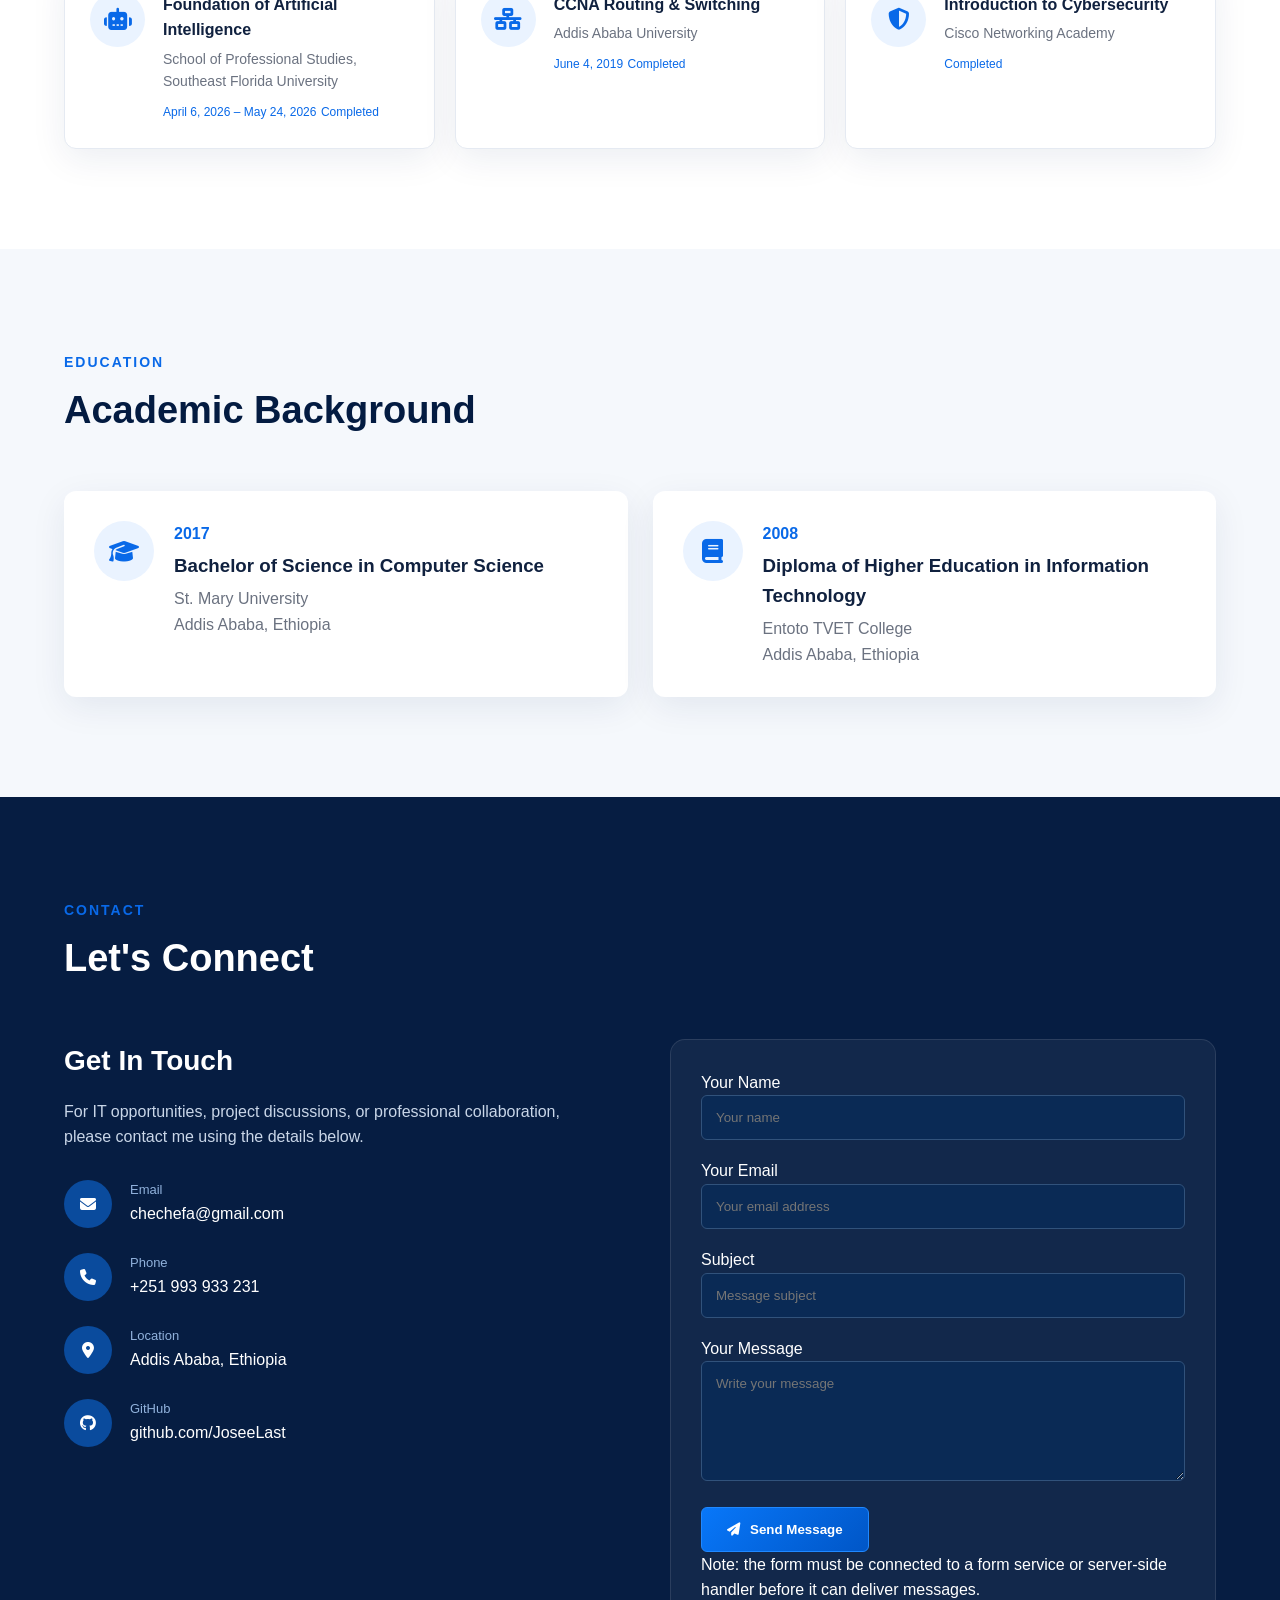
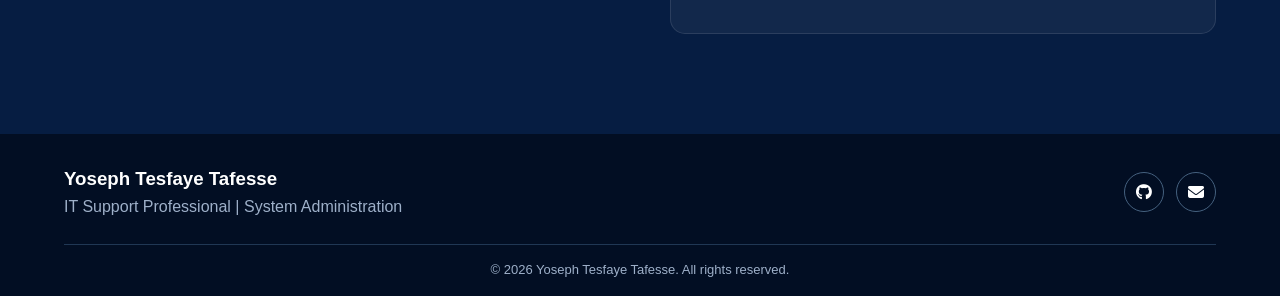
==== commit 34dc4ec1: "Update index.html" ====
--- a/index.html
+++ b/index.html
@@ -377,6 +377,7 @@
                             <h3>Foundation of Artificial Intelligence</h3>
                             <p>School of Professional Studies, Southeast Florida University</p>
                             <span>April 6, 2026 – May 24, 2026</span>
+                             <span>Completed</span>
                         </div>
                     </article>
                     <article class="certificate-card">
@@ -385,6 +386,7 @@
                             <h3>CCNA Routing &amp; Switching</h3>
                             <p>Addis Ababa University</p>
                             <span>June 4, 2019</span>
+                             <span>Completed</span>
                         </div>
                     </article>
                     <article class="certificate-card">
